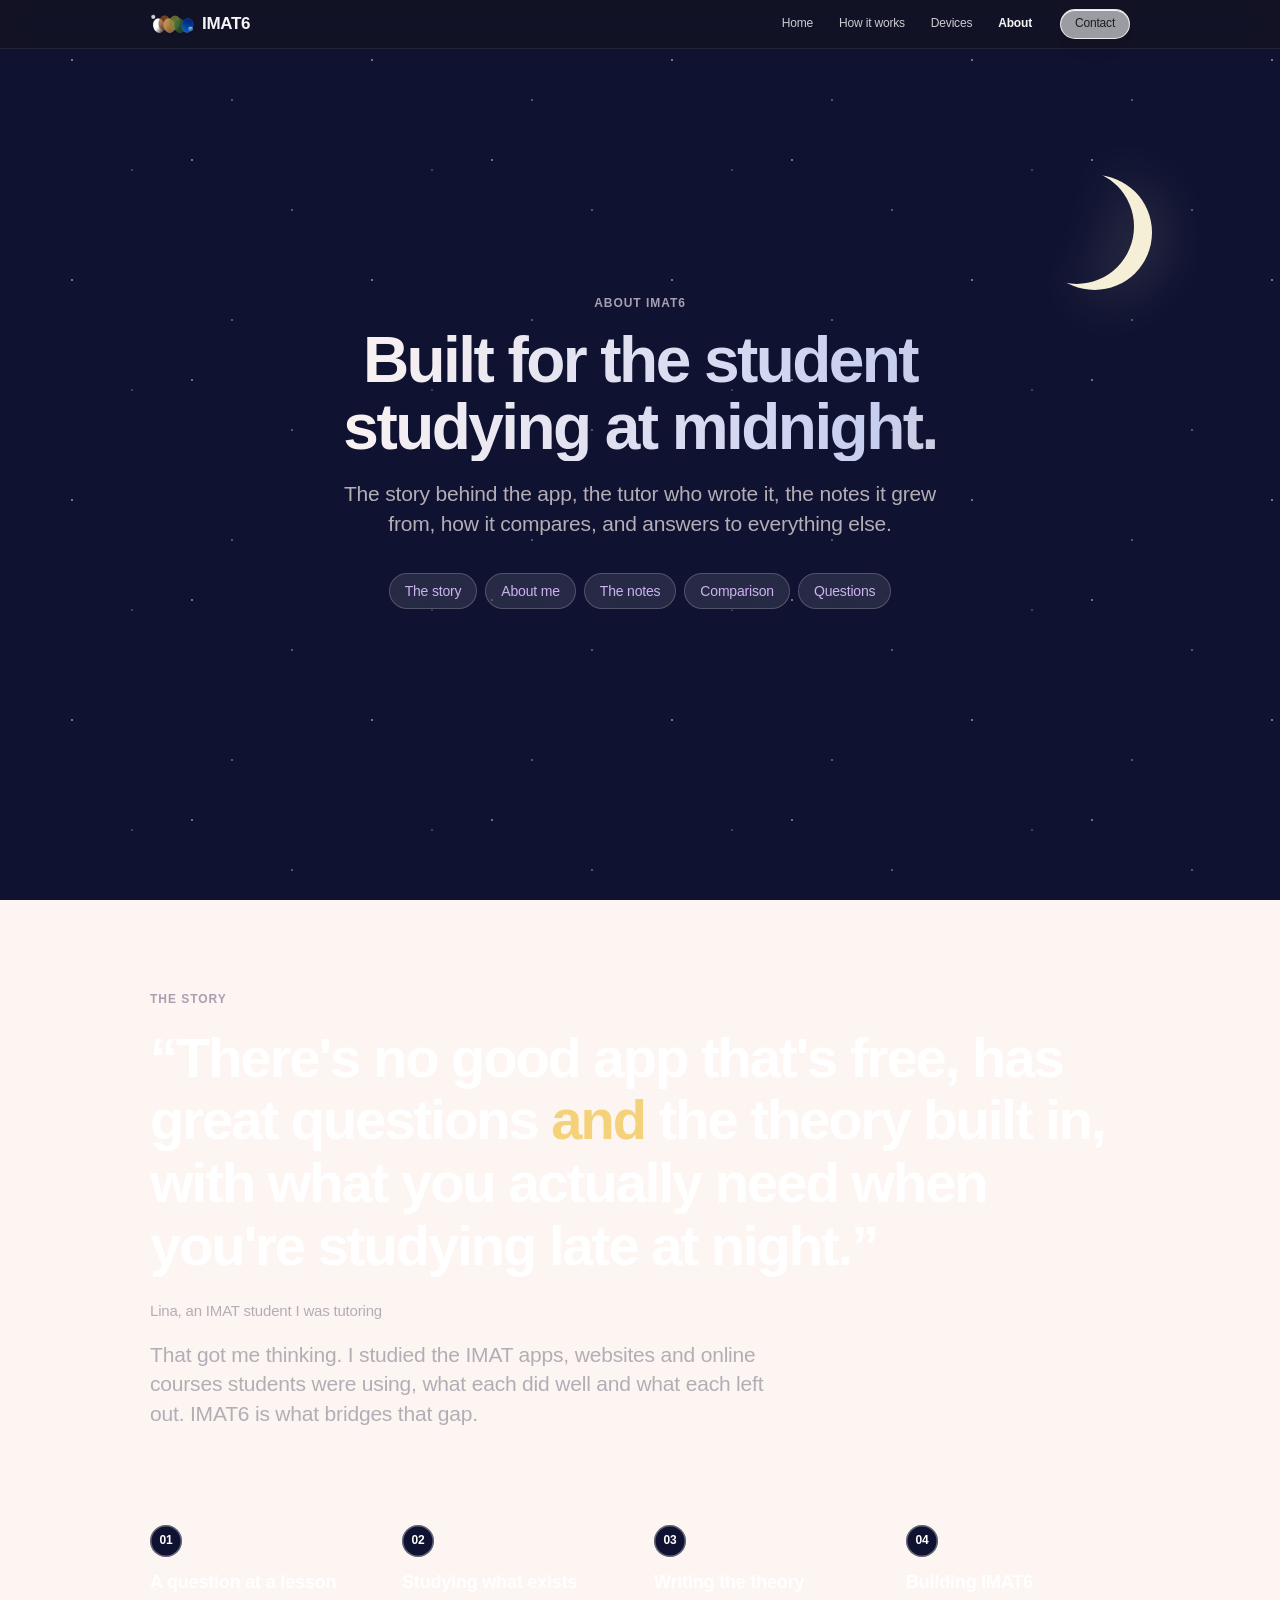
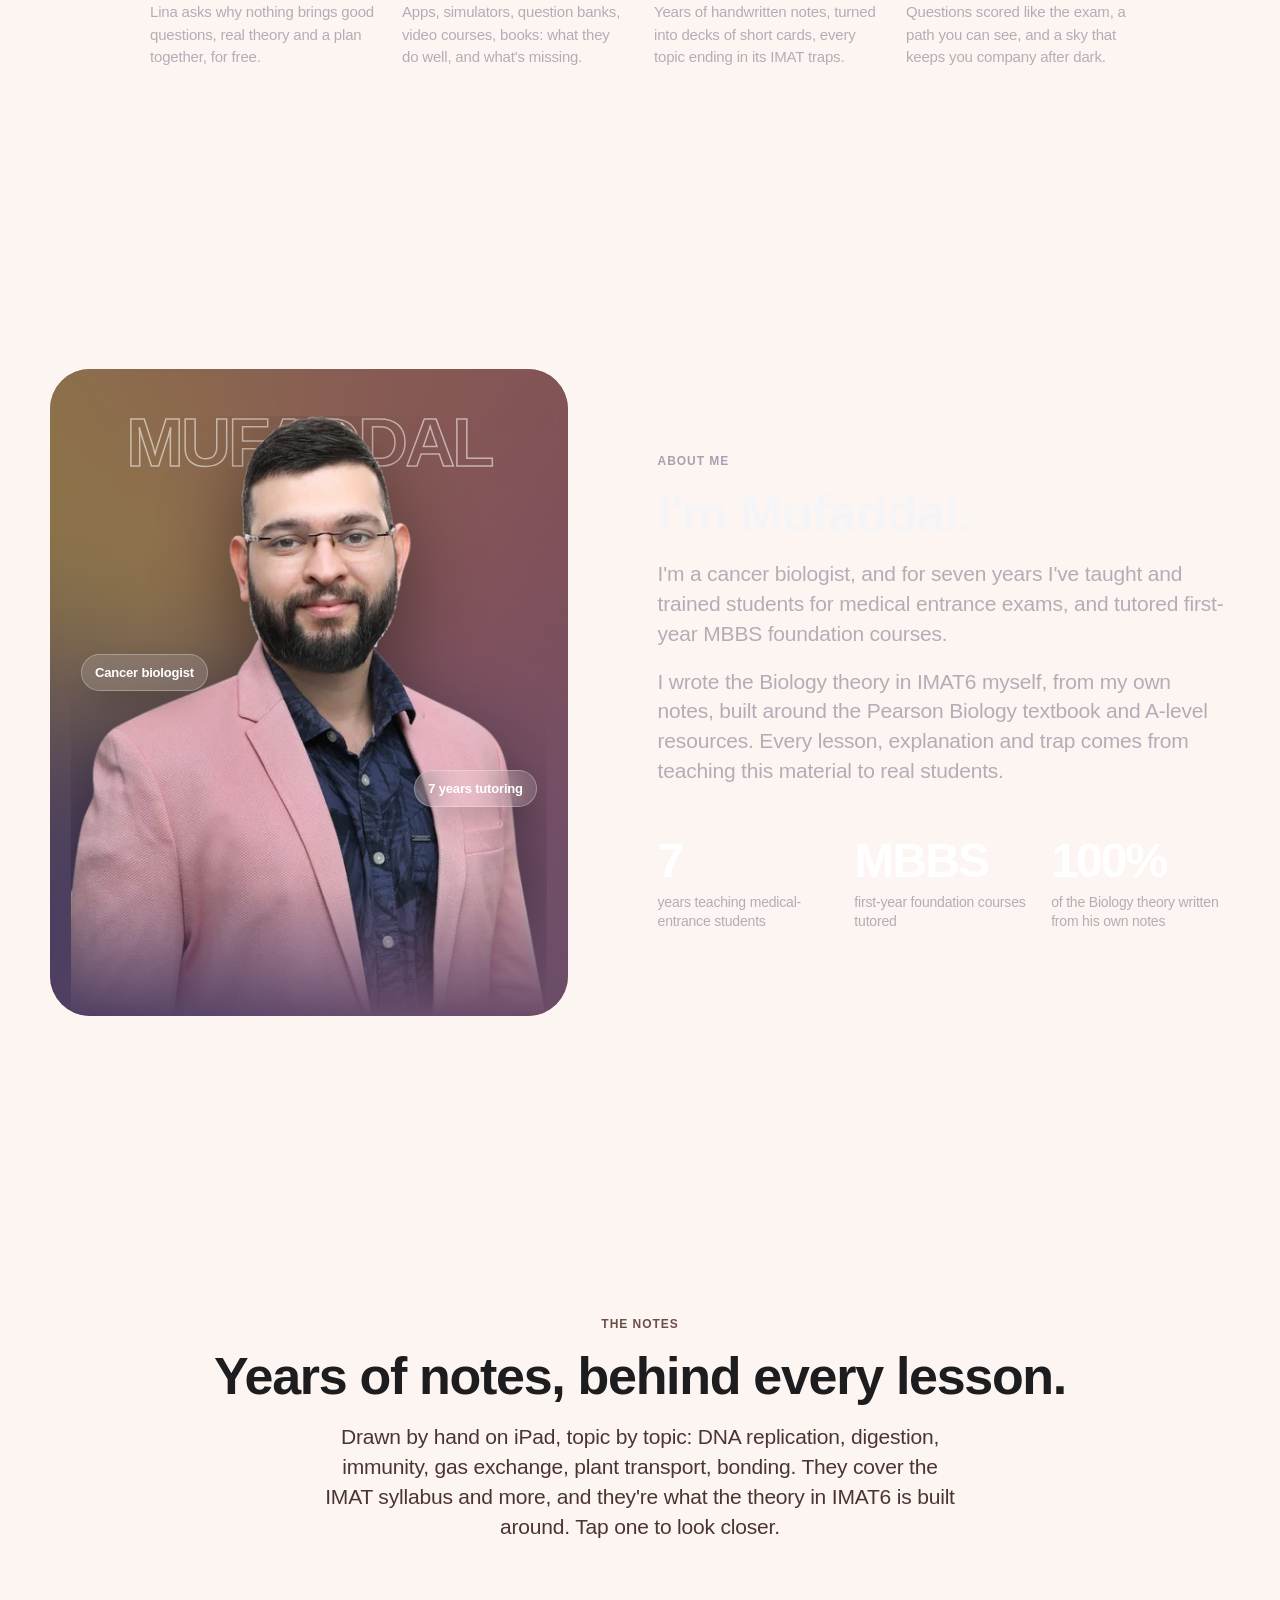
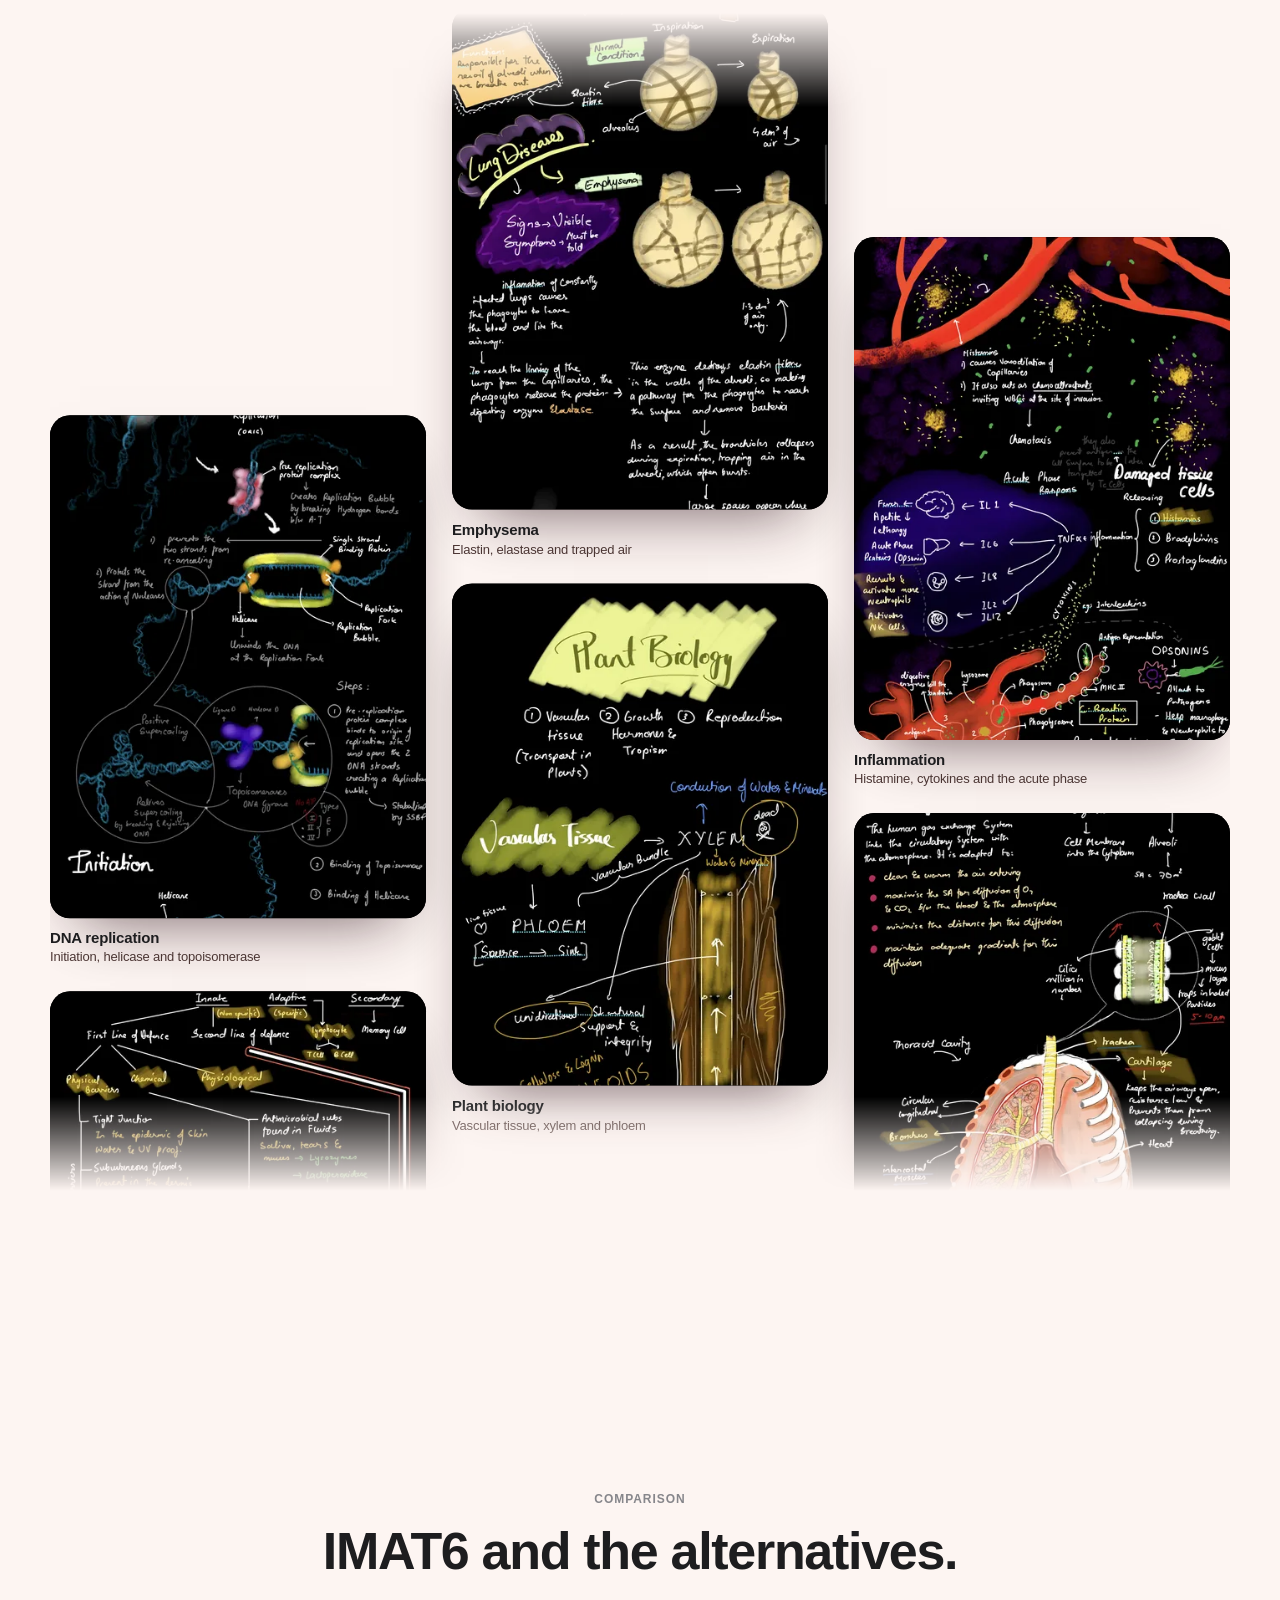
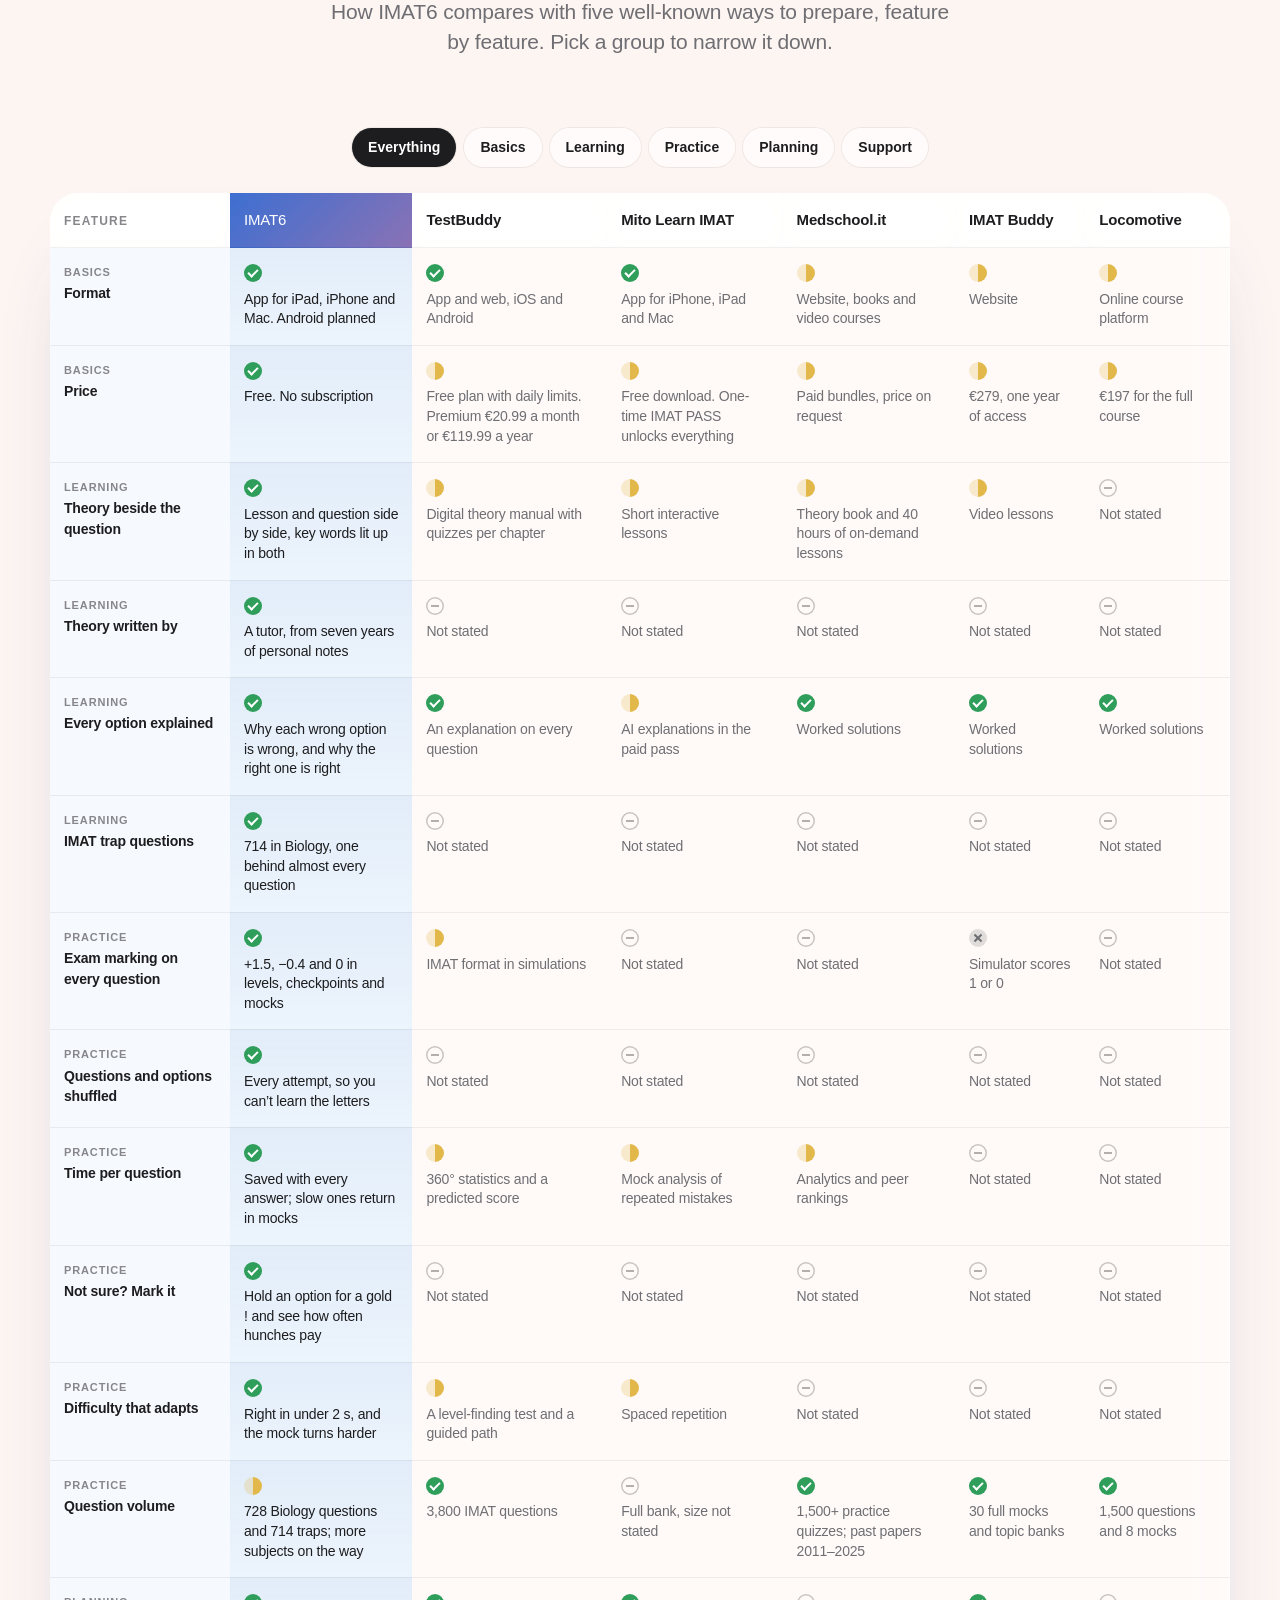
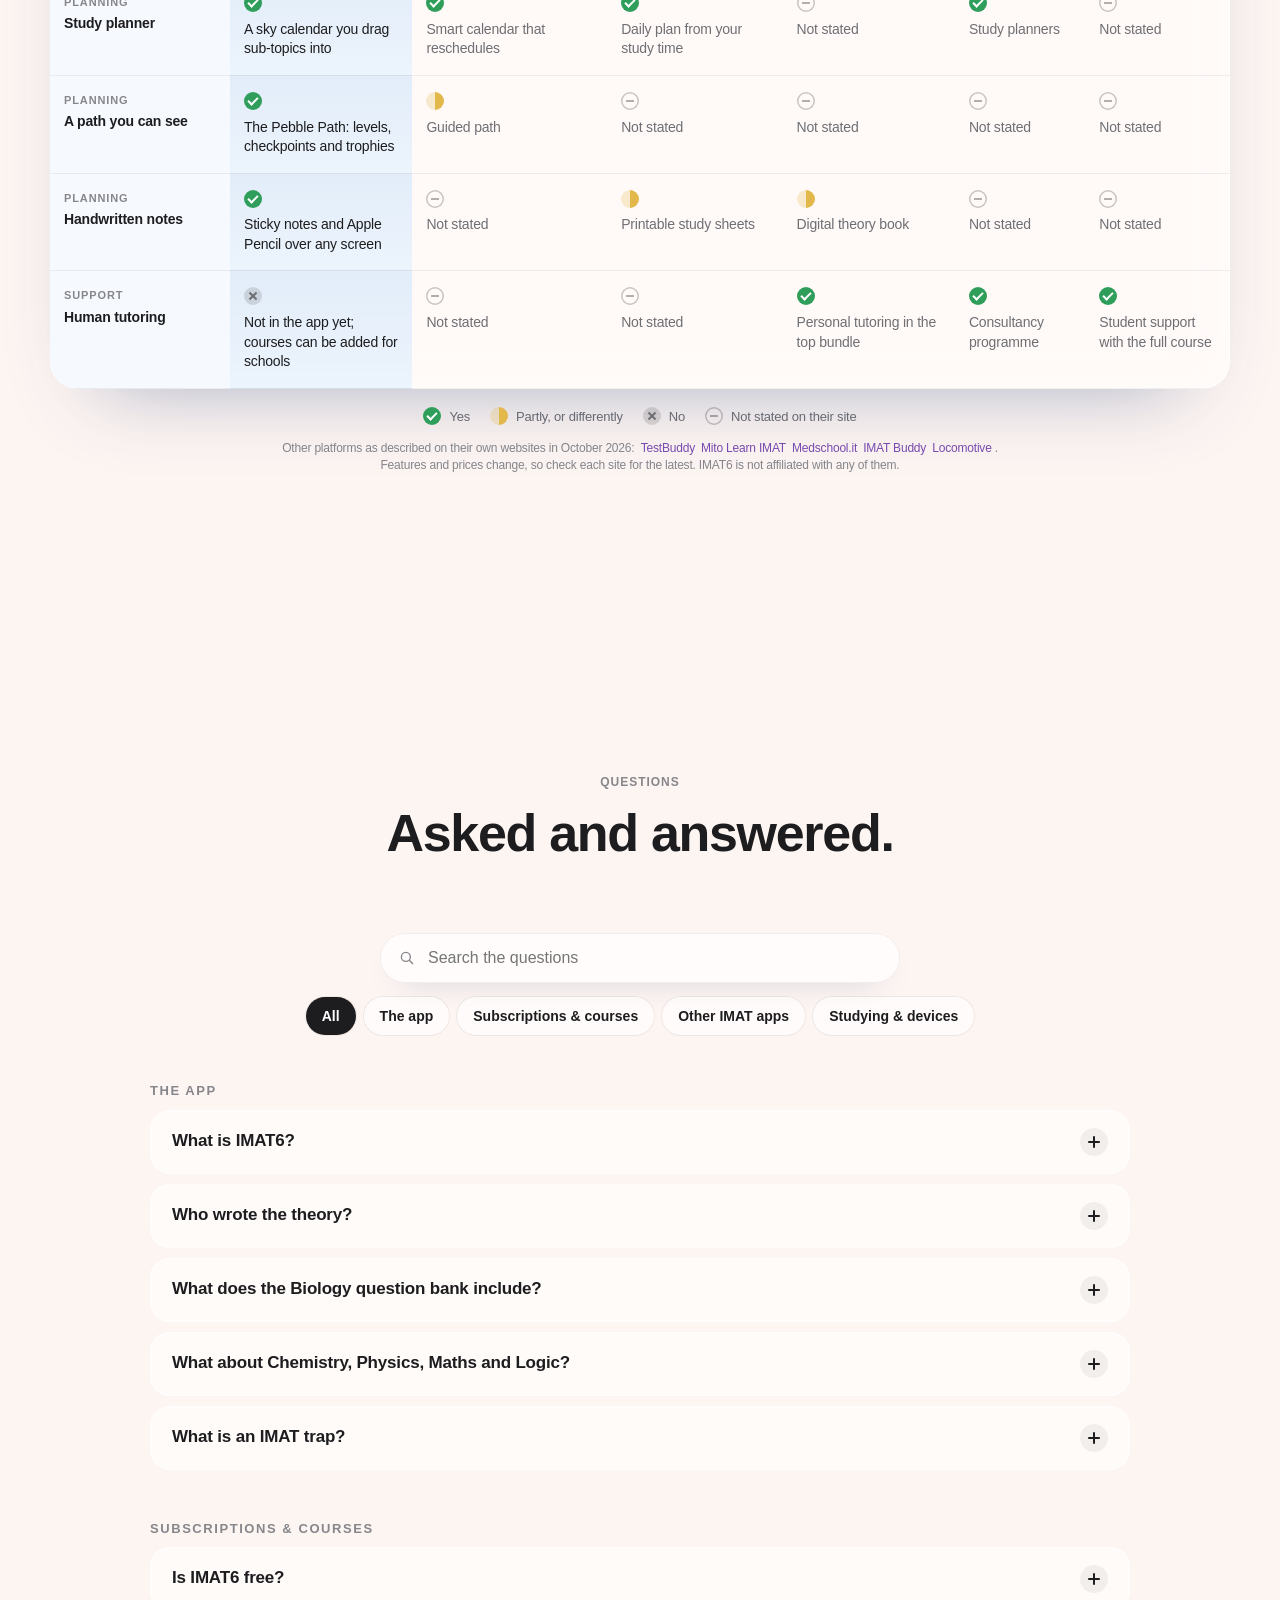
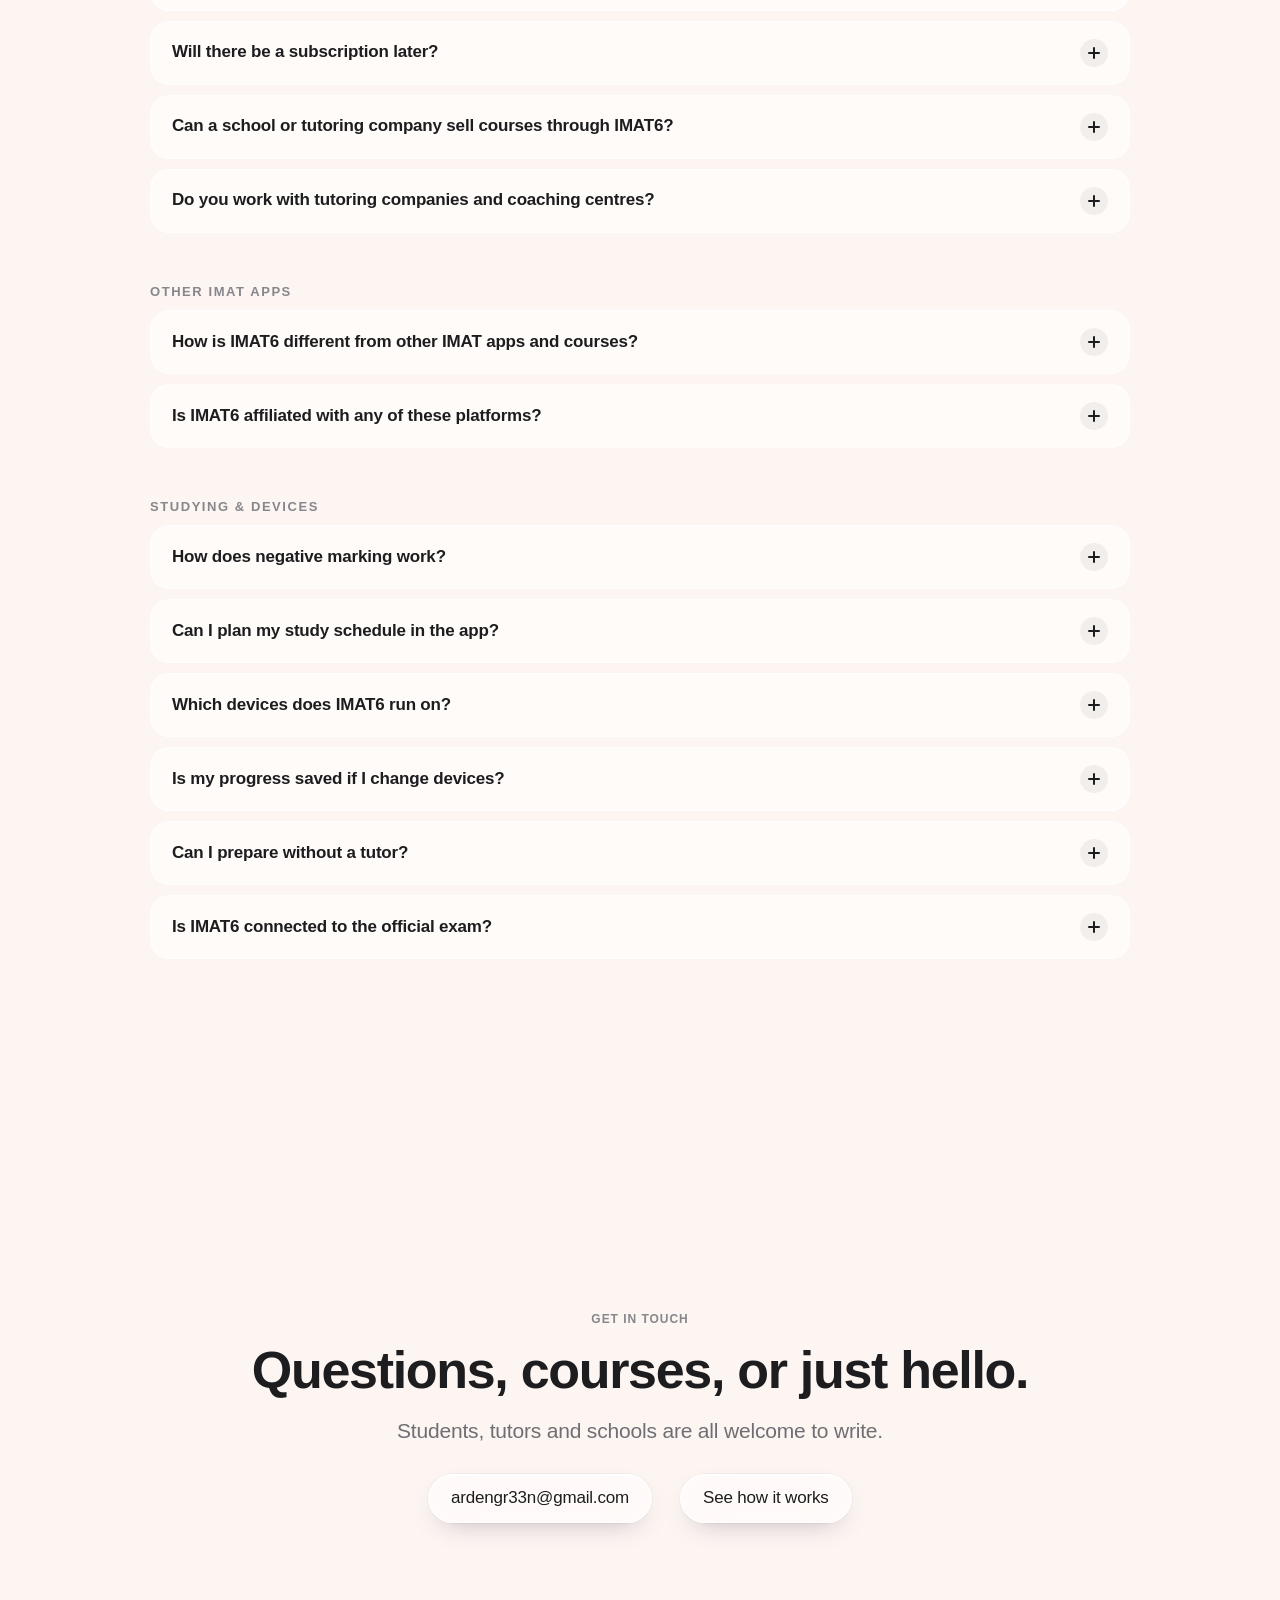
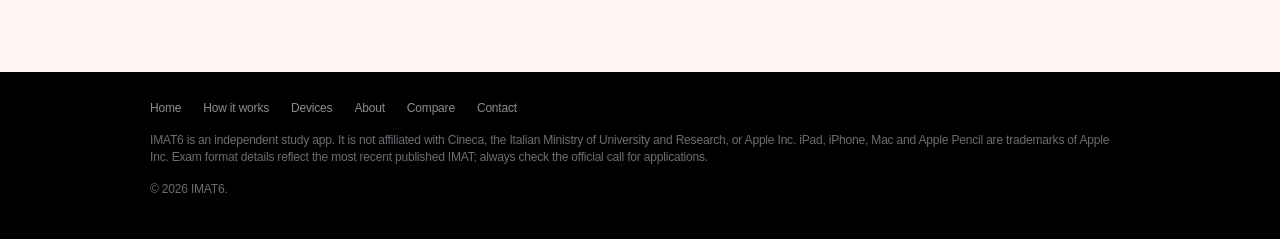
==== about.html @ e91b4626 "Replace FAQ with an About page - The story behind IMAT6, the tutor who built it, and his handwritten" ====
<!doctype html>
<html lang="en"><head><meta charset="utf-8"><meta name="viewport" content="width=device-width, initial-scale=1, viewport-fit=cover">
<script>(function(){try{var v=sessionStorage.getItem("imat6-vt");if(!v)return;var d=document.documentElement,p=v.split(",");d.style.setProperty("--vx",p[0]);d.style.setProperty("--vy",p[1]);if(!("PageRevealEvent" in window))d.classList.add("vt-in");}catch(e){}})();</script>
<title>About IMAT6 · The Story, the Tutor and How It Compares with Other IMAT Apps</title>
<meta name="claude:viewport-fit-sides" content="cover">
<meta name="description" content="Why IMAT6 was built, the tutor and cancer biologist who wrote its Biology theory from his own notes, a full comparison with other IMAT apps and courses, and answers on subscriptions and courses.">
<meta property="og:title" content="About IMAT6 · The Story, the Tutor and How It Compares with Other IMAT Apps">
<meta property="og:description" content="Why IMAT6 was built, the tutor and cancer biologist who wrote its Biology theory from his own notes, a full comparison with other IMAT apps and courses, and answers on subscriptions and courses.">
<link rel="stylesheet" href="about.css"><link rel="stylesheet" href="style.css">
<script type="application/ld+json">{"@context": "https://schema.org", "@type": "FAQPage", "mainEntity": [{"@type": "Question", "name": "What is IMAT6?", "acceptedAnswer": {"@type": "Answer", "text": "IMAT6 is an IMAT preparation app for self-study. It turns the IMAT syllabus into a path of lessons, practice questions, trap questions and timed mock tests, and runs on iPad, iPhone and Mac."}}, {"@type": "Question", "name": "Who wrote the theory?", "acceptedAnswer": {"@type": "Answer", "text": "Mufaddal, a cancer biologist and medical-entrance tutor of seven years, wrote the Biology theory himself from his own notes, built around the Pearson Biology textbook and A-level resources."}}, {"@type": "Question", "name": "What does the Biology question bank include?", "acceptedAnswer": {"@type": "Answer", "text": "Biology is complete: 7 units, 53 levels, 728 practice questions with an explanation for every option, 714 IMAT trap questions, and a 23-question Biology mock in 39 minutes."}}, {"@type": "Question", "name": "What about Chemistry, Physics, Maths and Logic?", "acceptedAnswer": {"@type": "Answer", "text": "Chemistry lessons are in place across its six units, with practice questions on the way. Physics, Maths & Logic, and Reading & Comprehension come next, each with its own timed mock."}}, {"@type": "Question", "name": "What is an IMAT trap?", "acceptedAnswer": {"@type": "Answer", "text": "A question written around a mistake the IMAT tends to test, such as assuming two isomers behave identically. Each trap explains why every option is right or wrong."}}, {"@type": "Question", "name": "Is IMAT6 free?", "acceptedAnswer": {"@type": "Answer", "text": "Yes. There are no subscriptions today: the lessons, questions, traps, mocks and planner are all in the app."}}, {"@type": "Question", "name": "Will there be a subscription later?", "acceptedAnswer": {"@type": "Answer", "text": "Subscriptions are not part of IMAT6 today. The app is built so they can be added later if needed, and any change would be announced in the app before it happens."}}, {"@type": "Question", "name": "Can a school or tutoring company sell courses through IMAT6?", "acceptedAnswer": {"@type": "Answer", "text": "Yes, that is planned for. Courses and content packs can be built around a company's requirements, from a single subject to a full IMAT programme, and offered to its students inside the app. Write to ardengr33n@gmail.com to talk about it."}}, {"@type": "Question", "name": "Do you work with tutoring companies and coaching centres?", "acceptedAnswer": {"@type": "Answer", "text": "Yes. If you run IMAT courses and want your students to use IMAT6, write to ardengr33n@gmail.com."}}, {"@type": "Question", "name": "How is IMAT6 different from other IMAT apps and courses?", "acceptedAnswer": {"@type": "Answer", "text": "There are good IMAT resources already. Some examples, as described on their own websites in October 2026: TestBuddy · an app and website for Italian admission tests, with an IMAT simulator, about 3,800 IMAT questions, a digital theory manual, a smart calendar and an AI assistant. A free plan has daily limits; Premium is a subscription. Mito Learn IMAT · an Apple app with short interactive lessons, a question bank, timed mocks, a daily plan and spaced repetition, unlocked by a one-time IMAT PASS. Medschool.it · question banks of 1,500+ quizzes, past papers from 2011 to 2025, an Essential Theory book, on-demand lessons, analytics with peer rankings, and tutoring in paid bundles. IMAT Buddy · a website course with video lessons, question banks, 30 full simulations and past papers, sold for one year of access. Locomotive · an online review course with 1,500 questions, 8 full-length mocks and worked solutions. IMAT6 is built differently. It is free, and the theory sits beside the question, written by a tutor from his own notes. Every question is scored with the exam's +1.5, −0.4 and 0. Questions and options reshuffle on every attempt. Each answer is timed, and slow ones return in your mocks. You can hold an option to mark it as a guess. Right answers in under two seconds make the next mock harder. And 714 trap questions target the IMAT's favourite mistakes. See the full comparison."}}, {"@type": "Question", "name": "Is IMAT6 affiliated with any of these platforms?", "acceptedAnswer": {"@type": "Answer", "text": "No. IMAT6 is independent and has no connection with the platforms named on this page. Their features and prices change, so check their own websites for the latest."}}, {"@type": "Question", "name": "How does negative marking work?", "acceptedAnswer": {"@type": "Answer", "text": "The IMAT gives +1.5 for a correct answer, −0.4 for a wrong one and 0 for a blank. IMAT6 scores every practice question the same way, so you learn when a guess is worth it."}}, {"@type": "Question", "name": "Can I plan my study schedule in the app?", "acceptedAnswer": {"@type": "Answer", "text": "Yes. The sky calendar lets you place any sub-topics into your day at a start time, and each study block fills as you finish its questions."}}, {"@type": "Question", "name": "Which devices does IMAT6 run on?", "acceptedAnswer": {"@type": "Answer", "text": "It's designed for iPad in landscape and also runs on iPhone and Mac. Apple Pencil works for handwritten notes. An Android version is planned for Google Play."}}, {"@type": "Question", "name": "Is my progress saved if I change devices?", "acceptedAnswer": {"@type": "Answer", "text": "Yes. Your progress is saved to your account, so when you sign in on another device you start where you left off."}}, {"@type": "Question", "name": "Can I prepare without a tutor?", "acceptedAnswer": {"@type": "Answer", "text": "Yes. IMAT6 is built for self-study: a fixed route through the syllabus, explanations for every option, and mocks that show where you stand."}}, {"@type": "Question", "name": "Is IMAT6 connected to the official exam?", "acceptedAnswer": {"@type": "Answer", "text": "No. IMAT6 is an independent study app and is not affiliated with Cineca or the Italian Ministry of University and Research."}}]}</script>
</head><body>
<header class="nav band"><div class="nav-in">
<a class="brand" href="index.html"><svg class="brand-logo" viewBox="200 600 1600 740" width="44" height="20" aria-hidden="true"><defs><linearGradient id="lg0" x1="0.5" y1="0" x2="0.5" y2="1"><stop offset="0" stop-color="#A9A9AB"/><stop offset="1" stop-color="#F6F6F6"/></linearGradient><linearGradient id="lg1" x1="0.25" y1="0.1" x2="0.85" y2="0.95"><stop offset="0" stop-color="#FFFFFF"/><stop offset="0.42" stop-color="#FFFFFF"/><stop offset="0.68" stop-color="#A59C97"/><stop offset="1" stop-color="#2E2420"/></linearGradient><linearGradient id="lg2" x1="0.5" y1="0" x2="0.5" y2="1"><stop offset="0" stop-color="#9E5618"/><stop offset="0.55" stop-color="#88491A"/><stop offset="1" stop-color="#6A3A14"/></linearGradient><linearGradient id="lg3" x1="0" y1="0" x2="1" y2="1"><stop offset="0" stop-color="#E8AE6E"/><stop offset="0.5" stop-color="#C08A4A"/><stop offset="1" stop-color="#8A6432"/></linearGradient><linearGradient id="lg4" x1="0.5" y1="0" x2="0.5" y2="1"><stop offset="0" stop-color="#7E8A2E"/><stop offset="0.6" stop-color="#8C8C36"/><stop offset="1" stop-color="#8A7E30"/></linearGradient><linearGradient id="lg5" x1="0" y1="0" x2="1" y2="1"><stop offset="0" stop-color="#4C8646"/><stop offset="0.55" stop-color="#2E5A30"/><stop offset="1" stop-color="#1C3A20"/></linearGradient><linearGradient id="lg6" x1="0.5" y1="0" x2="0.5" y2="1"><stop offset="0" stop-color="#032A82"/><stop offset="0.35" stop-color="#02338E"/><stop offset="1" stop-color="#0569CA"/></linearGradient><linearGradient id="lg7" x1="0.4" y1="0" x2="0.6" y2="1"><stop offset="0" stop-color="#88CEF4"/><stop offset="0.5" stop-color="#5E98D0"/><stop offset="1" stop-color="#2C5290"/></linearGradient></defs><ellipse cx="307" cy="700" rx="74.0" ry="74.0" fill="url(#lg0)" opacity="1" stroke="rgba(255,255,255,.5)" stroke-width="6" transform="rotate(0 307 700)"/><ellipse cx="514" cy="1032" rx="210.0" ry="271.0" fill="url(#lg1)" opacity="1" stroke="rgba(255,255,255,.5)" stroke-width="6" transform="rotate(-13 514 1032)"/><ellipse cx="709" cy="927" rx="210.0" ry="271.0" fill="url(#lg2)" opacity="0.72" stroke="rgba(255,255,255,.5)" stroke-width="6" transform="rotate(13 709 927)"/><ellipse cx="899" cy="1032" rx="210.0" ry="271.0" fill="url(#lg3)" opacity="0.84" stroke="rgba(255,255,255,.5)" stroke-width="6" transform="rotate(-13 899 1032)"/><ellipse cx="1093" cy="930" rx="210.0" ry="271.0" fill="url(#lg4)" opacity="0.74" stroke="rgba(255,255,255,.5)" stroke-width="6" transform="rotate(13 1093 930)"/><ellipse cx="1286" cy="1032" rx="210.0" ry="271.0" fill="url(#lg5)" opacity="0.82" stroke="rgba(255,255,255,.5)" stroke-width="6" transform="rotate(-13 1286 1032)"/><ellipse cx="1575" cy="1021" rx="210.0" ry="271.0" fill="url(#lg6)" opacity="0.94" stroke="rgba(255,255,255,.5)" stroke-width="6" transform="rotate(13 1575 1021)"/><ellipse cx="1688" cy="1152" rx="82.0" ry="82.0" fill="url(#lg7)" opacity="0.96" stroke="rgba(255,255,255,.5)" stroke-width="6" transform="rotate(0 1688 1152)"/></svg>IMAT6</a>
<nav class="nav-links" aria-label="Site"><a href="index.html">Home</a><a href="how-it-works.html">How it works</a><a href="devices.html">Devices</a><a href="about.html" aria-current="page">About</a></nav>
<button class="menu-btn" id="menu-btn" aria-expanded="false" aria-controls="mobile-menu" aria-label="Menu"><svg width="18" height="12" viewBox="0 0 18 12" fill="none" stroke="currentColor" stroke-width="1.6"><path d="M1 2h16M1 10h16"/></svg></button>
<a class="pill" href="index.html#contact">Contact</a>
</div><div class="mobile-menu wrap" id="mobile-menu" hidden><a href="index.html">Home</a><a href="how-it-works.html">How it works</a><a href="devices.html">Devices</a><a href="about.html">About</a></div></header>
<main><div id="skybg" aria-hidden="true"></div>

<!-- HERO · night -->
<section class="band hero ink-light ab-hero" data-sky="night">
  <div class="wrap">
    <p class="eyebrow">About IMAT6</p>
    <h1 class="sky-title ab-title">Built for the student<br>studying at midnight.</h1>
    <p class="lede" style="margin-inline:auto">The story behind the app, the tutor who wrote it, the notes it grew from, how it compares, and answers to everything else.</p>
    <nav class="ab-jump" aria-label="On this page"><a href="#story">The story</a><a href="#me">About me</a><a href="#notes">The notes</a><a href="#compare">Comparison</a><a href="#faq">Questions</a></nav>
  </div>
  <div class="ab-moon" aria-hidden="true"></div>
</section>

<!-- STORY · night -->
<section class="band section ink-light" id="story" data-sky="night">
  <div class="wrap">
    <p class="eyebrow rv">The story</p>
    <blockquote class="ab-quote rv"><p>“There's no good app that's free, has great questions <em>and</em> the theory built in, with what you actually need when you're studying late at night.”</p><cite>Lina, an IMAT student I was tutoring</cite></blockquote>
    <p class="lede rv ab-say">That got me thinking. I studied the IMAT apps, websites and online courses students were using, what each did well and what each left out. IMAT6 is what bridges that gap.</p>
    <ol class="ab-time" id="ab-time">
      <li class="rv"><span>01</span><b>A question at a lesson</b><p>Lina asks why nothing brings good questions, real theory and a plan together, for free.</p></li>
      <li class="rv"><span>02</span><b>Studying what exists</b><p>Apps, simulators, question banks, video courses, books: what they do well, and what's missing.</p></li>
      <li class="rv"><span>03</span><b>Writing the theory</b><p>Years of handwritten notes, turned into decks of short cards, every topic ending in its IMAT traps.</p></li>
      <li class="rv"><span>04</span><b>Building IMAT6</b><p>Questions scored like the exam, a path you can see, and a sky that keeps you company after dark.</p></li>
    </ol>
  </div>
</section>

<!-- ME · ember -->
<section class="band section ink-light" id="me" data-sky="ember">
  <div class="wrap-wide ab-me">
    <div class="ab-portrait rv">
      <div class="ab-orb" aria-hidden="true"></div>
      <span class="ab-name" aria-hidden="true">MUFADDAL</span>
      <img src="img/mufaddal-s.webp" srcset="img/mufaddal-s.webp 500w, img/mufaddal.webp 1000w" sizes="(max-width:820px) 80vw, 460px" alt="Mufaddal, the tutor and cancer biologist who built IMAT6">
      <span class="ab-badge b1">Cancer biologist</span><span class="ab-badge b2">7 years tutoring</span>
    </div>
    <div class="rv">
      <p class="eyebrow">About me</p>
      <h2>I'm Mufaddal.</h2>
      <p class="lede">I'm a cancer biologist, and for seven years I've taught and trained students for medical entrance exams, and tutored first-year MBBS foundation courses.</p>
      <p class="lede">I wrote the Biology theory in IMAT6 myself, from my own notes, built around the Pearson Biology textbook and A-level resources. Every lesson, explanation and trap comes from teaching this material to real students.</p>
      <dl class="ab-stats">
        <div><dt data-count="7">7</dt><dd>years teaching medical-entrance students</dd></div>
        <div><dt>MBBS</dt><dd>first-year foundation courses tutored</dd></div>
        <div><dt>100%</dt><dd>of the Biology theory written from his own notes</dd></div>
      </dl>
    </div>
  </div>
</section>

<!-- NOTES · dusk -->
<section class="band section ink-dusk" id="notes" data-sky="dusk">
  <div class="wrap head rv center">
    <p class="eyebrow">The notes</p>
    <h2>Years of notes, behind every lesson.</h2>
    <p class="lede" style="margin-inline:auto">Drawn by hand on iPad, topic by topic: DNA replication, digestion, immunity, gas exchange, plant transport, bonding. They cover the IMAT syllabus and more, and they're what the theory in IMAT6 is built around. Tap one to look closer.</p>
  </div>
  <div class="wrap-wide"><div class="nwall" id="nwall"><div class="nw-col" data-speed="-.06"><figure class="nt" data-i="0"><button type="button" aria-label="Open the note on DNA replication"><img src="img/n-dna-replication-s.webp" srcset="img/n-dna-replication-s.webp 450w, img/n-dna-replication.webp 900w" sizes="(max-width:700px) 46vw, 300px" alt="Handwritten iPad note on DNA replication: Initiation, helicase and topoisomerase" loading="lazy" draggable="false"></button><figcaption><b>DNA replication</b>Initiation, helicase and topoisomerase</figcaption></figure><figure class="nt" data-i="3"><button type="button" aria-label="Open the note on Immunity"><img src="img/n-immunity-s.webp" srcset="img/n-immunity-s.webp 450w, img/n-immunity.webp 900w" sizes="(max-width:700px) 46vw, 300px" alt="Handwritten iPad note on Immunity: Lines of defence, innate and adaptive" loading="lazy" draggable="false"></button><figcaption><b>Immunity</b>Lines of defence, innate and adaptive</figcaption></figure><figure class="nt" data-i="6"><button type="button" aria-label="Open the note on Water in the xylem"><img src="img/n-water-s.webp" srcset="img/n-water-s.webp 450w, img/n-water.webp 900w" sizes="(max-width:700px) 46vw, 300px" alt="Handwritten iPad note on Water in the xylem: Cohesion, adhesion and transpiration" loading="lazy" draggable="false"></button><figcaption><b>Water in the xylem</b>Cohesion, adhesion and transpiration</figcaption></figure></div><div class="nw-col" data-speed=".08"><figure class="nt" data-i="1"><button type="button" aria-label="Open the note on Digestion"><img src="img/n-digestion-s.webp" srcset="img/n-digestion-s.webp 450w, img/n-digestion.webp 900w" sizes="(max-width:700px) 46vw, 300px" alt="Handwritten iPad note on Digestion: From peristalsis to pancreatic juice" loading="lazy" draggable="false"></button><figcaption><b>Digestion</b>From peristalsis to pancreatic juice</figcaption></figure><figure class="nt" data-i="4"><button type="button" aria-label="Open the note on Emphysema"><img src="img/n-emphysema-s.webp" srcset="img/n-emphysema-s.webp 450w, img/n-emphysema.webp 900w" sizes="(max-width:700px) 46vw, 300px" alt="Handwritten iPad note on Emphysema: Elastin, elastase and trapped air" loading="lazy" draggable="false"></button><figcaption><b>Emphysema</b>Elastin, elastase and trapped air</figcaption></figure><figure class="nt" data-i="7"><button type="button" aria-label="Open the note on Plant biology"><img src="img/n-plant-s.webp" srcset="img/n-plant-s.webp 450w, img/n-plant.webp 900w" sizes="(max-width:700px) 46vw, 300px" alt="Handwritten iPad note on Plant biology: Vascular tissue, xylem and phloem" loading="lazy" draggable="false"></button><figcaption><b>Plant biology</b>Vascular tissue, xylem and phloem</figcaption></figure></div><div class="nw-col" data-speed="-.03"><figure class="nt" data-i="2"><button type="button" aria-label="Open the note on Inflammation"><img src="img/n-inflammation-s.webp" srcset="img/n-inflammation-s.webp 450w, img/n-inflammation.webp 900w" sizes="(max-width:700px) 46vw, 300px" alt="Handwritten iPad note on Inflammation: Histamine, cytokines and the acute phase" loading="lazy" draggable="false"></button><figcaption><b>Inflammation</b>Histamine, cytokines and the acute phase</figcaption></figure><figure class="nt" data-i="5"><button type="button" aria-label="Open the note on Gas exchange"><img src="img/n-gas-exchange-s.webp" srcset="img/n-gas-exchange-s.webp 450w, img/n-gas-exchange.webp 900w" sizes="(max-width:700px) 46vw, 300px" alt="Handwritten iPad note on Gas exchange: Trachea, bronchi and the alveoli" loading="lazy" draggable="false"></button><figcaption><b>Gas exchange</b>Trachea, bronchi and the alveoli</figcaption></figure><figure class="nt" data-i="8"><button type="button" aria-label="Open the note on Chemical bonding"><img src="img/n-bonding-s.webp" srcset="img/n-bonding-s.webp 450w, img/n-bonding.webp 900w" sizes="(max-width:700px) 46vw, 300px" alt="Handwritten iPad note on Chemical bonding: Ionic, metallic and dative bonds" loading="lazy" draggable="false"></button><figcaption><b>Chemical bonding</b>Ionic, metallic and dative bonds</figcaption></figure></div></div></div>
</section>
<div class="nbox" id="nbox" hidden role="dialog" aria-modal="true" aria-label="Note"><button class="nb-x" type="button" aria-label="Close">×</button><button class="nb-p" type="button" aria-label="Previous note">‹</button><figure><img alt=""><figcaption></figcaption></figure><button class="nb-n" type="button" aria-label="Next note">›</button></div>

<!-- COMPARE · day -->
<section class="band section" id="compare" data-sky="day">
  <div class="wrap head rv center">
    <p class="eyebrow">Comparison</p>
    <h2>IMAT6 and the alternatives.</h2>
    <p class="lede" style="margin-inline:auto">How IMAT6 compares with five well-known ways to prepare, feature by feature. Pick a group to narrow it down.</p>
  </div>
  <div class="vs2-ctl rv" role="group" aria-label="Show"><button type="button" data-cat="all" aria-pressed="true">Everything</button><button type="button" data-cat="Basics" aria-pressed="false">Basics</button><button type="button" data-cat="Learning" aria-pressed="false">Learning</button><button type="button" data-cat="Practice" aria-pressed="false">Practice</button><button type="button" data-cat="Planning" aria-pressed="false">Planning</button><button type="button" data-cat="Support" aria-pressed="false">Support</button></div>
  <div class="wrap-wide"><div class="vs2-wrap rv"><table class="vs2"><thead><tr><th scope="col"><span class="vs2-k">Feature</span></th><th scope="col" class="me">IMAT6</th><th scope="col" class="">TestBuddy</th><th scope="col" class="">Mito Learn IMAT</th><th scope="col" class="">Medschool.it</th><th scope="col" class="">IMAT Buddy</th><th scope="col" class="">Locomotive</th></tr></thead><tbody><tr data-cat="Basics"><th scope="row"><small>Basics</small>Format</th><td class="me"><i class="st y" aria-label="Yes"></i><span>App for iPad, iPhone and Mac. Android planned</span></td><td class=""><i class="st y" aria-label="Yes"></i><span>App and web, iOS and Android</span></td><td class=""><i class="st y" aria-label="Yes"></i><span>App for iPhone, iPad and Mac</span></td><td class=""><i class="st p" aria-label="Partly"></i><span>Website, books and video courses</span></td><td class=""><i class="st p" aria-label="Partly"></i><span>Website</span></td><td class=""><i class="st p" aria-label="Partly"></i><span>Online course platform</span></td></tr><tr data-cat="Basics"><th scope="row"><small>Basics</small>Price</th><td class="me"><i class="st y" aria-label="Yes"></i><span>Free. No subscription</span></td><td class=""><i class="st p" aria-label="Partly"></i><span>Free plan with daily limits. Premium €20.99 a month or €119.99 a year</span></td><td class=""><i class="st p" aria-label="Partly"></i><span>Free download. One-time IMAT PASS unlocks everything</span></td><td class=""><i class="st p" aria-label="Partly"></i><span>Paid bundles, price on request</span></td><td class=""><i class="st p" aria-label="Partly"></i><span>€279, one year of access</span></td><td class=""><i class="st p" aria-label="Partly"></i><span>€197 for the full course</span></td></tr><tr data-cat="Learning"><th scope="row"><small>Learning</small>Theory beside the question</th><td class="me"><i class="st y" aria-label="Yes"></i><span>Lesson and question side by side, key words lit up in both</span></td><td class=""><i class="st p" aria-label="Partly"></i><span>Digital theory manual with quizzes per chapter</span></td><td class=""><i class="st p" aria-label="Partly"></i><span>Short interactive lessons</span></td><td class=""><i class="st p" aria-label="Partly"></i><span>Theory book and 40 hours of on-demand lessons</span></td><td class=""><i class="st p" aria-label="Partly"></i><span>Video lessons</span></td><td class=""><i class="st q" aria-label="Not stated"></i><span>Not stated</span></td></tr><tr data-cat="Learning"><th scope="row"><small>Learning</small>Theory written by</th><td class="me"><i class="st y" aria-label="Yes"></i><span>A tutor, from seven years of personal notes</span></td><td class=""><i class="st q" aria-label="Not stated"></i><span>Not stated</span></td><td class=""><i class="st q" aria-label="Not stated"></i><span>Not stated</span></td><td class=""><i class="st q" aria-label="Not stated"></i><span>Not stated</span></td><td class=""><i class="st q" aria-label="Not stated"></i><span>Not stated</span></td><td class=""><i class="st q" aria-label="Not stated"></i><span>Not stated</span></td></tr><tr data-cat="Learning"><th scope="row"><small>Learning</small>Every option explained</th><td class="me"><i class="st y" aria-label="Yes"></i><span>Why each wrong option is wrong, and why the right one is right</span></td><td class=""><i class="st y" aria-label="Yes"></i><span>An explanation on every question</span></td><td class=""><i class="st p" aria-label="Partly"></i><span>AI explanations in the paid pass</span></td><td class=""><i class="st y" aria-label="Yes"></i><span>Worked solutions</span></td><td class=""><i class="st y" aria-label="Yes"></i><span>Worked solutions</span></td><td class=""><i class="st y" aria-label="Yes"></i><span>Worked solutions</span></td></tr><tr data-cat="Learning"><th scope="row"><small>Learning</small>IMAT trap questions</th><td class="me"><i class="st y" aria-label="Yes"></i><span>714 in Biology, one behind almost every question</span></td><td class=""><i class="st q" aria-label="Not stated"></i><span>Not stated</span></td><td class=""><i class="st q" aria-label="Not stated"></i><span>Not stated</span></td><td class=""><i class="st q" aria-label="Not stated"></i><span>Not stated</span></td><td class=""><i class="st q" aria-label="Not stated"></i><span>Not stated</span></td><td class=""><i class="st q" aria-label="Not stated"></i><span>Not stated</span></td></tr><tr data-cat="Practice"><th scope="row"><small>Practice</small>Exam marking on every question</th><td class="me"><i class="st y" aria-label="Yes"></i><span>+1.5, −0.4 and 0 in levels, checkpoints and mocks</span></td><td class=""><i class="st p" aria-label="Partly"></i><span>IMAT format in simulations</span></td><td class=""><i class="st q" aria-label="Not stated"></i><span>Not stated</span></td><td class=""><i class="st q" aria-label="Not stated"></i><span>Not stated</span></td><td class=""><i class="st n" aria-label="No"></i><span>Simulator scores 1 or 0</span></td><td class=""><i class="st q" aria-label="Not stated"></i><span>Not stated</span></td></tr><tr data-cat="Practice"><th scope="row"><small>Practice</small>Questions and options shuffled</th><td class="me"><i class="st y" aria-label="Yes"></i><span>Every attempt, so you can’t learn the letters</span></td><td class=""><i class="st q" aria-label="Not stated"></i><span>Not stated</span></td><td class=""><i class="st q" aria-label="Not stated"></i><span>Not stated</span></td><td class=""><i class="st q" aria-label="Not stated"></i><span>Not stated</span></td><td class=""><i class="st q" aria-label="Not stated"></i><span>Not stated</span></td><td class=""><i class="st q" aria-label="Not stated"></i><span>Not stated</span></td></tr><tr data-cat="Practice"><th scope="row"><small>Practice</small>Time per question</th><td class="me"><i class="st y" aria-label="Yes"></i><span>Saved with every answer; slow ones return in mocks</span></td><td class=""><i class="st p" aria-label="Partly"></i><span>360° statistics and a predicted score</span></td><td class=""><i class="st p" aria-label="Partly"></i><span>Mock analysis of repeated mistakes</span></td><td class=""><i class="st p" aria-label="Partly"></i><span>Analytics and peer rankings</span></td><td class=""><i class="st q" aria-label="Not stated"></i><span>Not stated</span></td><td class=""><i class="st q" aria-label="Not stated"></i><span>Not stated</span></td></tr><tr data-cat="Practice"><th scope="row"><small>Practice</small>Not sure? Mark it</th><td class="me"><i class="st y" aria-label="Yes"></i><span>Hold an option for a gold ! and see how often hunches pay</span></td><td class=""><i class="st q" aria-label="Not stated"></i><span>Not stated</span></td><td class=""><i class="st q" aria-label="Not stated"></i><span>Not stated</span></td><td class=""><i class="st q" aria-label="Not stated"></i><span>Not stated</span></td><td class=""><i class="st q" aria-label="Not stated"></i><span>Not stated</span></td><td class=""><i class="st q" aria-label="Not stated"></i><span>Not stated</span></td></tr><tr data-cat="Practice"><th scope="row"><small>Practice</small>Difficulty that adapts</th><td class="me"><i class="st y" aria-label="Yes"></i><span>Right in under 2 s, and the mock turns harder</span></td><td class=""><i class="st p" aria-label="Partly"></i><span>A level-finding test and a guided path</span></td><td class=""><i class="st p" aria-label="Partly"></i><span>Spaced repetition</span></td><td class=""><i class="st q" aria-label="Not stated"></i><span>Not stated</span></td><td class=""><i class="st q" aria-label="Not stated"></i><span>Not stated</span></td><td class=""><i class="st q" aria-label="Not stated"></i><span>Not stated</span></td></tr><tr data-cat="Practice"><th scope="row"><small>Practice</small>Question volume</th><td class="me"><i class="st p" aria-label="Partly"></i><span>728 Biology questions and 714 traps; more subjects on the way</span></td><td class=""><i class="st y" aria-label="Yes"></i><span>3,800 IMAT questions</span></td><td class=""><i class="st q" aria-label="Not stated"></i><span>Full bank, size not stated</span></td><td class=""><i class="st y" aria-label="Yes"></i><span>1,500+ practice quizzes; past papers 2011–2025</span></td><td class=""><i class="st y" aria-label="Yes"></i><span>30 full mocks and topic banks</span></td><td class=""><i class="st y" aria-label="Yes"></i><span>1,500 questions and 8 mocks</span></td></tr><tr data-cat="Planning"><th scope="row"><small>Planning</small>Study planner</th><td class="me"><i class="st y" aria-label="Yes"></i><span>A sky calendar you drag sub-topics into</span></td><td class=""><i class="st y" aria-label="Yes"></i><span>Smart calendar that reschedules</span></td><td class=""><i class="st y" aria-label="Yes"></i><span>Daily plan from your study time</span></td><td class=""><i class="st q" aria-label="Not stated"></i><span>Not stated</span></td><td class=""><i class="st y" aria-label="Yes"></i><span>Study planners</span></td><td class=""><i class="st q" aria-label="Not stated"></i><span>Not stated</span></td></tr><tr data-cat="Planning"><th scope="row"><small>Planning</small>A path you can see</th><td class="me"><i class="st y" aria-label="Yes"></i><span>The Pebble Path: levels, checkpoints and trophies</span></td><td class=""><i class="st p" aria-label="Partly"></i><span>Guided path</span></td><td class=""><i class="st q" aria-label="Not stated"></i><span>Not stated</span></td><td class=""><i class="st q" aria-label="Not stated"></i><span>Not stated</span></td><td class=""><i class="st q" aria-label="Not stated"></i><span>Not stated</span></td><td class=""><i class="st q" aria-label="Not stated"></i><span>Not stated</span></td></tr><tr data-cat="Planning"><th scope="row"><small>Planning</small>Handwritten notes</th><td class="me"><i class="st y" aria-label="Yes"></i><span>Sticky notes and Apple Pencil over any screen</span></td><td class=""><i class="st q" aria-label="Not stated"></i><span>Not stated</span></td><td class=""><i class="st p" aria-label="Partly"></i><span>Printable study sheets</span></td><td class=""><i class="st p" aria-label="Partly"></i><span>Digital theory book</span></td><td class=""><i class="st q" aria-label="Not stated"></i><span>Not stated</span></td><td class=""><i class="st q" aria-label="Not stated"></i><span>Not stated</span></td></tr><tr data-cat="Support"><th scope="row"><small>Support</small>Human tutoring</th><td class="me"><i class="st n" aria-label="No"></i><span>Not in the app yet; courses can be added for schools</span></td><td class=""><i class="st q" aria-label="Not stated"></i><span>Not stated</span></td><td class=""><i class="st q" aria-label="Not stated"></i><span>Not stated</span></td><td class=""><i class="st y" aria-label="Yes"></i><span>Personal tutoring in the top bundle</span></td><td class=""><i class="st y" aria-label="Yes"></i><span>Consultancy programme</span></td><td class=""><i class="st y" aria-label="Yes"></i><span>Student support with the full course</span></td></tr></tbody></table></div>
  <div class="vs2-key"><span><i class="st y"></i>Yes</span><span><i class="st p"></i>Partly, or differently</span><span><i class="st n"></i>No</span><span><i class="st q"></i>Not stated on their site</span></div>
  <p class="small vs2-src">Other platforms as described on their own websites in October 2026: <a href="https://testbuddy.it/test-medico-sanitari/imat" target="_blank" rel="noopener">TestBuddy</a><a href="https://iphoneaddict.fr/apps/education/mito-learn-imat-863.html" target="_blank" rel="noopener">Mito Learn IMAT</a><a href="https://medschool.it/self-study/imat-italy-preparation" target="_blank" rel="noopener">Medschool.it</a><a href="https://www.imatbuddy.com/imat-test-simulation/" target="_blank" rel="noopener">IMAT Buddy</a><a href="https://thisislocomotive.com/imat-2026-review-course/" target="_blank" rel="noopener">Locomotive</a>. Features and prices change, so check each site for the latest. IMAT6 is not affiliated with any of them.</p></div>
</section>

<!-- FAQ · morning -->
<section class="band section" id="faq" data-sky="morning">
  <div class="wrap">
    <div class="head rv center"><p class="eyebrow">Questions</p><h2>Asked and answered.</h2></div>
    <div class="fq-tools rv"><label class="fq-search"><svg width="18" height="18" viewBox="0 0 24 24" fill="none" stroke="currentColor" stroke-width="1.8" aria-hidden="true"><circle cx="10.5" cy="10.5" r="6"/><path d="m15 15 5 5"/></svg><input type="search" id="fq-q" placeholder="Search the questions" aria-label="Search the questions"></label><div class="fq-chips" role="group" aria-label="Topics"><button type="button" data-g="all" aria-pressed="true">All</button><button type="button" data-g="0" aria-pressed="false">The app</button><button type="button" data-g="1" aria-pressed="false">Subscriptions &amp; courses</button><button type="button" data-g="2" aria-pressed="false">Other IMAT apps</button><button type="button" data-g="3" aria-pressed="false">Studying &amp; devices</button></div></div>
    <div class="fq-list" id="fq-list"><div class="fq-g rv" data-g="0"><h3>The app</h3><details class="fq"><summary><span>What is IMAT6?</span><i aria-hidden="true"></i></summary><div class="fq-a"><p>IMAT6 is an IMAT preparation app for self-study. It turns the IMAT syllabus into a path of lessons, practice questions, trap questions and timed mock tests, and runs on iPad, iPhone and Mac.</p></div></details><details class="fq"><summary><span>Who wrote the theory?</span><i aria-hidden="true"></i></summary><div class="fq-a"><p>Mufaddal, a cancer biologist and medical-entrance tutor of seven years, wrote the Biology theory himself from his own notes, built around the Pearson Biology textbook and A-level resources.</p></div></details><details class="fq"><summary><span>What does the Biology question bank include?</span><i aria-hidden="true"></i></summary><div class="fq-a"><p>Biology is complete: 7 units, 53 levels, 728 practice questions with an explanation for every option, 714 IMAT trap questions, and a 23-question Biology mock in 39 minutes.</p></div></details><details class="fq"><summary><span>What about Chemistry, Physics, Maths and Logic?</span><i aria-hidden="true"></i></summary><div class="fq-a"><p>Chemistry lessons are in place across its six units, with practice questions on the way. Physics, Maths &amp; Logic, and Reading &amp; Comprehension come next, each with its own timed mock.</p></div></details><details class="fq"><summary><span>What is an IMAT trap?</span><i aria-hidden="true"></i></summary><div class="fq-a"><p>A question written around a mistake the IMAT tends to test, such as assuming two isomers behave identically. Each trap explains why every option is right or wrong.</p></div></details></div><div class="fq-g rv" data-g="1"><h3>Subscriptions &amp; courses</h3><details class="fq"><summary><span>Is IMAT6 free?</span><i aria-hidden="true"></i></summary><div class="fq-a"><p>Yes. There are no subscriptions today: the lessons, questions, traps, mocks and planner are all in the app.</p></div></details><details class="fq"><summary><span>Will there be a subscription later?</span><i aria-hidden="true"></i></summary><div class="fq-a"><p>Subscriptions are not part of IMAT6 today. The app is built so they can be added later if needed, and any change would be announced in the app before it happens.</p></div></details><details class="fq"><summary><span>Can a school or tutoring company sell courses through IMAT6?</span><i aria-hidden="true"></i></summary><div class="fq-a"><p>Yes, that is planned for. Courses and content packs can be built around a company's requirements, from a single subject to a full IMAT programme, and offered to its students inside the app. Write to ardengr33n@gmail.com to talk about it.</p></div></details><details class="fq"><summary><span>Do you work with tutoring companies and coaching centres?</span><i aria-hidden="true"></i></summary><div class="fq-a"><p>Yes. If you run IMAT courses and want your students to use IMAT6, write to ardengr33n@gmail.com.</p></div></details></div><div class="fq-g rv" data-g="2"><h3>Other IMAT apps</h3><details class="fq"><summary><span>How is IMAT6 different from other IMAT apps and courses?</span><i aria-hidden="true"></i></summary><div class="fq-a"><p><span class="fq-p">There are good IMAT resources already. Some examples, as described on their own websites in October 2026:</span>
<span class="fq-li"><b>TestBuddy</b> · an app and website for Italian admission tests, with an IMAT simulator, about 3,800 IMAT questions, a digital theory manual, a smart calendar and an AI assistant. A free plan has daily limits; Premium is a subscription.</span>
<span class="fq-li"><b>Mito Learn IMAT</b> · an Apple app with short interactive lessons, a question bank, timed mocks, a daily plan and spaced repetition, unlocked by a one-time IMAT PASS.</span>
<span class="fq-li"><b>Medschool.it</b> · question banks of 1,500+ quizzes, past papers from 2011 to 2025, an Essential Theory book, on-demand lessons, analytics with peer rankings, and tutoring in paid bundles.</span>
<span class="fq-li"><b>IMAT Buddy</b> · a website course with video lessons, question banks, 30 full simulations and past papers, sold for one year of access.</span>
<span class="fq-li"><b>Locomotive</b> · an online review course with 1,500 questions, 8 full-length mocks and worked solutions.</span>
<span class="fq-p">IMAT6 is built differently. It is free, and the theory sits beside the question, written by a tutor from his own notes. Every question is scored with the exam's +1.5, −0.4 and 0. Questions and options reshuffle on every attempt. Each answer is timed, and slow ones return in your mocks. You can hold an option to mark it as a guess. Right answers in under two seconds make the next mock harder. And 714 trap questions target the IMAT's favourite mistakes. <a href="#compare">See the full comparison</a>.</span></p></div></details><details class="fq"><summary><span>Is IMAT6 affiliated with any of these platforms?</span><i aria-hidden="true"></i></summary><div class="fq-a"><p>No. IMAT6 is independent and has no connection with the platforms named on this page. Their features and prices change, so check their own websites for the latest.</p></div></details></div><div class="fq-g rv" data-g="3"><h3>Studying &amp; devices</h3><details class="fq"><summary><span>How does negative marking work?</span><i aria-hidden="true"></i></summary><div class="fq-a"><p>The IMAT gives +1.5 for a correct answer, −0.4 for a wrong one and 0 for a blank. IMAT6 scores every practice question the same way, so you learn when a guess is worth it.</p></div></details><details class="fq"><summary><span>Can I plan my study schedule in the app?</span><i aria-hidden="true"></i></summary><div class="fq-a"><p>Yes. The sky calendar lets you place any sub-topics into your day at a start time, and each study block fills as you finish its questions.</p></div></details><details class="fq"><summary><span>Which devices does IMAT6 run on?</span><i aria-hidden="true"></i></summary><div class="fq-a"><p>It's designed for iPad in landscape and also runs on iPhone and Mac. Apple Pencil works for handwritten notes. An Android version is planned for Google Play.</p></div></details><details class="fq"><summary><span>Is my progress saved if I change devices?</span><i aria-hidden="true"></i></summary><div class="fq-a"><p>Yes. Your progress is saved to your account, so when you sign in on another device you start where you left off.</p></div></details><details class="fq"><summary><span>Can I prepare without a tutor?</span><i aria-hidden="true"></i></summary><div class="fq-a"><p>Yes. IMAT6 is built for self-study: a fixed route through the syllabus, explanations for every option, and mocks that show where you stand.</p></div></details><details class="fq"><summary><span>Is IMAT6 connected to the official exam?</span><i aria-hidden="true"></i></summary><div class="fq-a"><p>No. IMAT6 is an independent study app and is not affiliated with Cineca or the Italian Ministry of University and Research.</p></div></details></div></div>
    <p class="fq-none" id="fq-none" hidden>No questions match that. Try another word, or write to ardengr33n@gmail.com.</p>
  </div>
</section>

<!-- CONTACT · dawn -->
<section class="band section center" data-sky="dawn">
  <div class="wrap rv">
    <p class="eyebrow">Get in touch</p>
    <h2>Questions, courses, or just hello.</h2>
    <p class="lede" style="margin-inline:auto">Students, tutors and schools are all welcome to write.</p>
    <div class="cta-row" style="justify-content:center"><a class="pill lg mag" href="mailto:ardengr33n@gmail.com">ardengr33n@gmail.com</a><a class="pill lg mag" href="how-it-works.html">See how it works</a></div>
  </div>
</section>
</main>
<footer class="footer band"><div class="wrap">
<nav aria-label="Footer"><a href="index.html">Home</a><a href="how-it-works.html">How it works</a><a href="devices.html">Devices</a><a href="about.html">About</a><a href="compare.html">Compare</a><a href="index.html#contact">Contact</a></nav><hr>
<p style="margin:0">IMAT6 is an independent study app. It is not affiliated with Cineca, the Italian Ministry of University and Research, or Apple Inc. iPad, iPhone, Mac and Apple Pencil are trademarks of Apple Inc. Exam format details reflect the most recent published IMAT; always check the official call for applications.</p>
<p style="margin:0">© 2026 IMAT6.</p></div></footer>
<script src="site.js"></script>
<script src="about.js"></script>
</body></html>
---- about.css ----
/* About: story, maker, notes, comparison, questions */
.ab-hero{min-height:min(88vh,820px);display:grid;align-content:center;position:relative;overflow:hidden}
.ab-title{background-image:linear-gradient(100deg,#fdf5f2 0%,#c7cef0 40%,#f4d27a 70%,#f1b38f 100%)!important}
.ab-moon{position:absolute;right:clamp(16px,10vw,160px);top:clamp(90px,14vh,150px);width:clamp(70px,9vw,120px);aspect-ratio:1;border-radius:50%;box-shadow:inset clamp(-18px,-2.4vw,-12px) clamp(-6px,-.8vw,-4px) 0 0 #f6efd8;filter:drop-shadow(0 0 30px rgba(246,239,216,.35));animation:abMoon 9s ease-in-out infinite;pointer-events:none}
@keyframes abMoon{50%{transform:translateY(-12px) rotate(-6deg)}}
.ab-jump{display:flex;flex-wrap:wrap;justify-content:center;gap:8px;margin-top:34px}
.ab-jump a{font-size:14px;color:#fff;padding:8px 16px;border-radius:999px;background:rgba(255,255,255,.1);box-shadow:inset 0 0 0 1px rgba(255,255,255,.2);backdrop-filter:blur(14px);-webkit-backdrop-filter:blur(14px);transition:background .25s}
.ab-jump a:hover{background:rgba(255,255,255,.2);text-decoration:none}
/* story */
.ab-quote{margin:18px 0 0;padding:0}
.ab-quote p{font-size:clamp(28px,4.4vw,56px);line-height:1.12;font-weight:650;letter-spacing:-.035em;margin:0;color:#fff}
.ab-quote p .w{opacity:.14;transition:opacity .5s}
.ab-quote p .w.on{opacity:1}
.ab-quote em{font-style:normal;color:#f4d27a}
.ab-quote cite{display:block;margin-top:22px;font-style:normal;font-size:15px;color:var(--ink-2)}
.ab-say{margin-top:clamp(36px,5vw,56px)}
.ab-time{list-style:none;padding:0;margin:clamp(56px,8vw,96px) 0 0;display:grid;grid-template-columns:repeat(4,minmax(0,1fr));gap:clamp(16px,2.4vw,28px);position:relative;--p:0}
.ab-time::before,.ab-time::after{content:"";position:absolute;left:0;right:0;top:15px;height:2px;border-radius:2px;background:rgba(255,255,255,.12)}
.ab-time::after{background:linear-gradient(90deg,#c7cef0,#f4d27a,#f1b38f);transform-origin:left;transform:scaleX(var(--p));transition:transform .2s linear}
.ab-time li{position:relative;padding-top:44px}
.ab-time span{position:absolute;top:0;left:0;width:32px;height:32px;border-radius:50%;display:grid;place-items:center;font-size:12px;font-weight:700;background:#0f1230;box-shadow:inset 0 0 0 1.5px rgba(255,255,255,.35);color:#fff;z-index:1;transition:background .4s,color .4s}
.ab-time li.lit span{background:#f4d27a;color:#2a1d00;box-shadow:0 0 0 6px rgba(244,210,122,.18)}
.ab-time b{display:block;font-size:18px;color:#fff;margin-bottom:6px}
.ab-time p{margin:0;font-size:15px;line-height:1.5;color:var(--ink-2)}
@media (max-width:820px){.ab-time{grid-template-columns:1fr;gap:26px}.ab-time::before,.ab-time::after{left:15px;right:auto;top:0;bottom:0;width:2px;height:auto}.ab-time::after{transform-origin:top;transform:scaleY(var(--p))}.ab-time li{padding:0 0 0 52px}}
/* me */
.ab-me{display:grid;grid-template-columns:minmax(0,.95fr) minmax(0,1.05fr);gap:clamp(40px,7vw,110px);align-items:center}
.ab-portrait{position:relative;aspect-ratio:4/5;border-radius:40px;overflow:hidden;isolation:isolate;background:radial-gradient(120% 90% at 50% 100%,#3a1f1a,#140b0a)}
.ab-orb{position:absolute;inset:-30%;background:conic-gradient(from 0deg,#e9a58f,#d8879a,#b07fae,#8a72b5,#5f5a9a,#f4d27a,#e9a58f);filter:blur(70px);opacity:.55;animation:abSpin 22s linear infinite;z-index:-2}
@keyframes abSpin{to{transform:rotate(360deg)}}
.ab-name{position:absolute;top:6%;left:50%;transform:translateX(-50%);font-size:clamp(54px,8.6vw,124px);font-weight:900;letter-spacing:-.04em;line-height:1;color:transparent;-webkit-text-stroke:1.5px rgba(255,255,255,.55);white-space:nowrap;z-index:-1}
.ab-portrait img{position:absolute;left:50%;bottom:0;width:92%;transform:translateX(-50%);-webkit-mask-image:linear-gradient(#000 78%,transparent);mask-image:linear-gradient(#000 78%,transparent);filter:drop-shadow(0 30px 40px rgba(0,0,0,.45))}
.ab-badge{position:absolute;font-size:13px;font-weight:600;color:#fff;padding:9px 14px;border-radius:999px;background:rgba(255,255,255,.14);backdrop-filter:blur(16px);-webkit-backdrop-filter:blur(16px);box-shadow:inset 0 0 0 1px rgba(255,255,255,.28),0 14px 30px -14px rgba(0,0,0,.5);animation:abFloat 6s ease-in-out infinite}
.ab-badge.b1{left:6%;top:44%}.ab-badge.b2{right:6%;top:62%;animation-delay:-3s}
@keyframes abFloat{50%{transform:translateY(-8px)}}
.ab-stats{display:grid;grid-template-columns:repeat(3,minmax(0,1fr));gap:18px;margin:34px 0 0}
.ab-stats div{padding-top:16px;border-top:1px solid rgba(255,255,255,.18)}
.ab-stats dt{font-size:clamp(32px,4vw,48px);font-weight:800;letter-spacing:-.04em;color:#fff;line-height:1}
.ab-stats dd{margin:8px 0 0;font-size:14px;line-height:1.4;color:var(--ink-2)}
@media (max-width:820px){.ab-me{grid-template-columns:1fr}.ab-portrait{max-width:440px;width:100%;margin-inline:auto}}
@media (max-width:520px){.ab-stats{grid-template-columns:1fr 1fr}}
/* notes wall */
.nwall{display:grid;grid-template-columns:repeat(3,minmax(0,1fr));gap:clamp(14px,2vw,26px);margin-top:clamp(40px,6vw,72px);height:clamp(760px,92vw,1180px);overflow:hidden;-webkit-mask-image:linear-gradient(transparent,#000 8%,#000 92%,transparent);mask-image:linear-gradient(transparent,#000 8%,#000 92%,transparent)}
.nw-col{display:grid;gap:clamp(14px,2vw,26px);align-content:start;will-change:transform}
.nw-col:nth-child(2){margin-top:-12%}.nw-col:nth-child(3){margin-top:6%}
.nt{margin:0}
.nt button{display:block;width:100%;padding:0;border:0;background:#000;border-radius:20px;overflow:hidden;cursor:zoom-in;box-shadow:0 30px 60px -30px rgba(40,10,20,.65),0 0 0 1px rgba(255,255,255,.08);transition:transform .45s cubic-bezier(.2,.8,.2,1),box-shadow .45s}
.nt button:hover{transform:translateY(-6px) scale(1.02);box-shadow:0 40px 70px -30px rgba(40,10,20,.8),0 0 0 1px rgba(255,255,255,.18)}
.nt img{display:block;width:100%;height:auto}
.nt figcaption{font-size:13px;color:var(--ink-2);margin-top:10px;line-height:1.35}
.nt figcaption b{display:block;font-size:15px;color:var(--ink)}
@media (max-width:700px){.nwall{display:flex;height:auto;overflow-x:auto;scroll-snap-type:x mandatory;-webkit-mask-image:none;mask-image:none;padding-bottom:10px;scrollbar-width:none}.nwall::-webkit-scrollbar{display:none}.nw-col{display:contents}.nt{flex:0 0 64%;scroll-snap-align:center}}
.nbox{position:fixed;inset:0;z-index:2000;display:grid;place-items:center;background:rgba(8,6,12,.82);backdrop-filter:blur(18px);-webkit-backdrop-filter:blur(18px);animation:nbIn .35s ease}
.nbox[hidden]{display:none}
@keyframes nbIn{from{opacity:0}}
.nbox figure{margin:0;display:grid;justify-items:center;gap:14px;animation:nbZoom .45s cubic-bezier(.2,.8,.2,1)}
@keyframes nbZoom{from{transform:scale(.92);opacity:0}}
.nbox img{max-height:84vh;max-width:min(92vw,700px);border-radius:18px;box-shadow:0 40px 90px -30px rgba(0,0,0,.8)}
.nbox figcaption{color:#fff;font-size:15px;text-align:center}
.nbox figcaption small{display:block;color:rgba(255,255,255,.6);font-size:13px;margin-top:2px}
.nbox button{position:absolute;width:48px;height:48px;border-radius:50%;border:0;cursor:pointer;color:#fff;font-size:26px;background:rgba(255,255,255,.12);box-shadow:inset 0 0 0 1px rgba(255,255,255,.2)}
.nb-x{top:20px;right:20px}.nb-p{left:max(12px,4vw);top:50%}.nb-n{right:max(12px,4vw);top:50%}
/* comparison */
.vs2-ctl{display:flex;flex-wrap:wrap;justify-content:center;gap:8px;margin:0 0 26px}
.vs2-ctl button,.fq-chips button{border:0;cursor:pointer;font:inherit;font-size:14px;font-weight:600;padding:9px 16px;border-radius:999px;background:rgba(255,255,255,.6);color:#1d1d1f;box-shadow:0 0 0 1px rgba(0,0,0,.06);transition:background .25s,color .25s}
.vs2-ctl button[aria-pressed="true"],.fq-chips button[aria-pressed="true"]{background:#1d1d1f;color:#fff}
.vs2-wrap{overflow-x:auto;border-radius:28px;background:rgba(255,255,255,.55);backdrop-filter:blur(24px) saturate(150%);-webkit-backdrop-filter:blur(24px) saturate(150%);box-shadow:inset 0 0 0 1px rgba(255,255,255,.8),0 40px 80px -50px rgba(30,60,120,.45)}
.vs2{width:100%;min-width:980px;border-collapse:separate;border-spacing:0;font-size:14px}
.vs2 th,.vs2 td{padding:16px 14px;text-align:left;vertical-align:top;border-bottom:1px solid rgba(0,0,0,.06)}
.vs2 thead th{position:sticky;top:0;font-size:15px;font-weight:700;color:#1d1d1f;background:rgba(255,255,255,.75);backdrop-filter:blur(10px);z-index:1}
.vs2 thead th .vs2-k{font-size:12px;font-weight:600;letter-spacing:.1em;text-transform:uppercase;color:var(--ink-3)}
.vs2 tbody th{position:sticky;left:0;width:180px;font-weight:600;color:#1d1d1f;background:rgba(246,249,254,.94);z-index:1}
.vs2 tbody th small{display:block;font-size:11px;font-weight:600;letter-spacing:.08em;text-transform:uppercase;color:var(--ink-3);margin-bottom:3px}
.vs2 td{color:var(--ink-2);line-height:1.4}
.vs2 td span{display:block;margin-top:6px}
.vs2 .me{background:linear-gradient(180deg,rgba(225,236,249,.95),rgba(234,243,252,.9));color:#1d1d1f;font-weight:500}
.vs2 thead .me{background:linear-gradient(135deg,#3d6fd1,#8a72b5);color:#fff}
.vs2 tbody tr{transition:opacity .35s,transform .35s}
.vs2 tbody tr.off{display:none}
.vs2 tbody tr.in{animation:vsIn .5s cubic-bezier(.2,.8,.2,1) both}
@keyframes vsIn{from{opacity:0;transform:translateY(10px)}}
.st{display:inline-block;width:18px;height:18px;border-radius:50%;vertical-align:-4px;position:relative}
.st.y{background:#2f9e5b}.st.y::after{content:"";position:absolute;left:6px;top:3px;width:4px;height:8px;border:solid #fff;border-width:0 2px 2px 0;transform:rotate(45deg)}
.st.p{background:conic-gradient(#e2b84a 0 50%,rgba(226,184,74,.25) 0)}
.st.n{background:rgba(0,0,0,.12)}.st.n::before,.st.n::after{content:"";position:absolute;left:4px;right:4px;top:8px;height:2px;background:#6e6e73;transform:rotate(45deg)}.st.n::after{transform:rotate(-45deg)}
.st.q{box-shadow:inset 0 0 0 1.5px rgba(0,0,0,.22)}.st.q::after{content:"";position:absolute;left:5px;right:5px;top:8px;height:2px;background:rgba(0,0,0,.3)}
.vs2-key{display:flex;flex-wrap:wrap;gap:8px 20px;justify-content:center;margin-top:18px;font-size:13px;color:var(--ink-2)}
.vs2-key span{display:inline-flex;gap:8px;align-items:center}
.vs2-src{text-align:center;max-width:760px;margin:14px auto 0}
.vs2-src a{margin:0 3px}
/* questions */
.fq-tools{display:grid;gap:14px;justify-items:center;margin-bottom:clamp(30px,4vw,48px)}
.fq-search{display:flex;align-items:center;gap:10px;width:min(520px,100%);padding:12px 18px;border-radius:999px;background:rgba(255,255,255,.7);box-shadow:inset 0 0 0 1px rgba(0,0,0,.06),0 14px 30px -20px rgba(30,60,120,.35);color:var(--ink-3)}
.fq-search input{flex:1;border:0;background:none;font:inherit;font-size:16px;color:var(--ink);outline:none;min-width:0}
.fq-chips{display:flex;flex-wrap:wrap;justify-content:center;gap:8px}
.fq-g{margin-bottom:clamp(34px,4vw,52px)}
.fq-g h3{font-size:13px;font-weight:700;letter-spacing:.12em;text-transform:uppercase;color:var(--ink-3);margin:0 0 10px}
.fq{border-radius:20px;background:rgba(255,255,255,.55);box-shadow:inset 0 0 0 1px rgba(255,255,255,.8);margin-bottom:10px;transition:background .3s,box-shadow .3s}
.fq[open]{background:rgba(255,255,255,.85);box-shadow:inset 0 0 0 1px #fff,0 24px 50px -30px rgba(30,60,120,.35)}
.fq summary{list-style:none;cursor:pointer;display:flex;align-items:center;gap:16px;padding:18px 22px;font-size:17px;font-weight:600;color:var(--ink)}
.fq summary::-webkit-details-marker{display:none}
.fq summary span{flex:1}
.fq summary i{width:28px;height:28px;border-radius:50%;flex:none;position:relative;background:rgba(0,0,0,.05);transition:transform .35s cubic-bezier(.2,.8,.2,1),background .3s}
.fq summary i::before,.fq summary i::after{content:"";position:absolute;left:8px;right:8px;top:13px;height:2px;border-radius:1px;background:var(--ink)}
.fq summary i::after{transform:rotate(90deg);transition:transform .35s}
.fq[open] summary i{transform:rotate(180deg);background:#1d1d1f}
.fq[open] summary i::before{background:#fff}.fq[open] summary i::after{transform:rotate(0);background:#fff}
.fq-a{overflow:hidden}
.fq-a p{margin:0;padding:0 22px 20px;font-size:16px;line-height:1.6;color:var(--ink-2)}
.fq-p{display:block;margin:0 0 12px}
.fq-li{display:block;padding:10px 14px;margin:0 0 8px;border-radius:14px;background:rgba(225,236,249,.6)}
.fq-li b{color:var(--ink)}
.fq.hit summary span{background:linear-gradient(transparent 60%,rgba(244,210,122,.55) 0)}
.fq-none{text-align:center;color:var(--ink-2)}
.fq-g.off,.fq.off{display:none}
.ab-name{font-size:clamp(40px,5.4vw,78px)}
@media (max-width:820px){.ab-name{font-size:clamp(40px,12vw,72px)}}
@media (max-width:700px){.vs2{min-width:820px;font-size:13px}.vs2 tbody th{width:118px;padding:14px 10px}}
---- style.css ----
/* IMAT6 marketing site
   Layout: a white gallery. One idea per screen, narrow text column (980px),
   wide product stage (1180px), colour only from the app itself. */
:root{
  --bg:#ffffff;
  --bg-alt:#f5f5f7;
  --ink:#1d1d1f;
  --ink-2:#6e6e73;
  --ink-3:#86868b;
  --line:#d2d2d7;
  --accent:#7b4bb0;          /* the app's lavender "tap to start" node */
  --accent-ink:#ffffff;
  --night:#0f0b0a;           /* question-screen black-brown */
  --night-2:#1b1412;
  --night-ink:#f5f5f7;
  --night-ink-2:#a1a1a6;
  --pass:#5bbd84; --wip:#e2b84a; --redo:#d4596c;
  --font:-apple-system,BlinkMacSystemFont,"SF Pro Text","SF Pro Display","Helvetica Neue",Helvetica,Arial,sans-serif;
  --hand:"Caveat","Bradley Hand","Segoe Print",cursive;
  --narrow:980px; --wide:1180px;
  --r-lg:28px; --r-md:18px; --r-sm:12px;
  color-scheme:light;
}
*{box-sizing:border-box}
html{scroll-behavior:smooth;-webkit-text-size-adjust:100%}
body{margin:0;background:var(--bg);color:var(--ink);font-family:var(--font);font-size:17px;line-height:1.47;letter-spacing:-.011em;-webkit-font-smoothing:antialiased}
img{max-width:100%;height:auto;display:block}
a{color:var(--accent);text-decoration:none}
a:hover{text-decoration:underline}
button{font:inherit;color:inherit}
:focus-visible{outline:2px solid var(--accent);outline-offset:3px;border-radius:6px}
@media (prefers-reduced-motion:reduce){html{scroll-behavior:auto}*{animation:none!important;transition:none!important}}

/* ---------- gutter ---------- */
.band{padding-left:max(16px,env(safe-area-inset-left,0px));padding-right:max(16px,env(safe-area-inset-right,0px))}
.wrap{max-width:var(--narrow);margin-inline:auto}
.wrap-wide{max-width:var(--wide);margin-inline:auto}

/* ---------- nav ---------- */
.nav{position:sticky;top:env(safe-area-inset-top,0px);z-index:50;background:rgba(255,255,255,.78);backdrop-filter:saturate(180%) blur(20px);-webkit-backdrop-filter:saturate(180%) blur(20px);border-bottom:1px solid rgba(0,0,0,.08)}
.nav-in{max-width:var(--narrow);margin-inline:auto;height:48px;display:flex;align-items:center;gap:28px}
.brand{font-weight:600;font-size:17px;color:var(--ink);letter-spacing:-.02em;display:flex;align-items:center;gap:8px}
.brand:hover{text-decoration:none}
.brand-dot{width:18px;height:18px;border-radius:6px;background:linear-gradient(160deg,#3b3a78 0%,#9a76ad 55%,#efb79a 100%)}
.nav-links{display:flex;gap:26px;margin-left:auto;font-size:12px}
.nav-links a{color:var(--ink);opacity:.82}
.nav-links a[aria-current="page"]{opacity:1;font-weight:600}
.nav-links a:hover{opacity:1;text-decoration:none}
.pill{display:inline-flex;align-items:center;gap:6px;background:var(--accent);color:var(--accent-ink);border-radius:980px;padding:6px 14px;font-size:12px;font-weight:500;border:0;cursor:pointer;white-space:nowrap}
.pill:hover{text-decoration:none;filter:brightness(1.08)}
.pill.lg{font-size:17px;padding:11px 22px}
.pill.ghost{background:transparent;color:var(--accent);box-shadow:inset 0 0 0 1px var(--accent)}
.more{font-size:17px;white-space:nowrap}
.more::after{content:" ›"}
@media (max-width:760px){.nav-links{display:none}.nav-in{gap:12px}.nav .pill{margin-left:auto}
  .menu-btn{display:inline-flex!important}}
.menu-btn{display:none;margin-left:auto;background:none;border:0;padding:8px;cursor:pointer}
.mobile-menu{border-top:1px solid rgba(0,0,0,.08);padding-block:8px 16px}
.mobile-menu a{display:block;color:var(--ink);font-size:24px;font-weight:600;padding:8px 0;letter-spacing:-.02em}

/* ---------- type ---------- */
.eyebrow{font-size:12px;font-weight:600;letter-spacing:.08em;text-transform:uppercase;color:var(--ink-3);margin:0 0 14px}
h1,h2,h3{margin:0;text-wrap:balance;letter-spacing:-.025em;font-weight:600}
h1{font-size:clamp(40px,6.4vw,64px);line-height:1.05}
h2{font-size:clamp(32px,5vw,52px);line-height:1.08}
h3{font-size:21px;line-height:1.24;letter-spacing:-.015em}
.lede{font-size:clamp(17px,1.9vw,21px);line-height:1.42;color:var(--ink-2);max-width:640px;margin:18px 0 0;text-wrap:pretty}
.center{text-align:center}
.center .lede{margin-inline:auto}
.small{font-size:12px;color:var(--ink-3);line-height:1.4}
.muted{color:var(--ink-2)}
.num{font-variant-numeric:tabular-nums}

/* ---------- sections ---------- */
.section{padding-block:clamp(88px,12vw,150px)}
.section.alt{background:var(--bg-alt)}
.section.dark{background:var(--night);color:var(--night-ink)}
.section.dark .eyebrow{color:#9c8f8a}
.section.dark .lede{color:var(--night-ink-2)}
.section.dark a{color:#c9a7ef}
.head{margin-bottom:clamp(44px,6vw,72px)}
.cta-row{display:flex;gap:28px;align-items:center;flex-wrap:wrap;margin-top:28px}
.center .cta-row{justify-content:center}
.try{display:inline-flex;align-items:center;gap:8px;font-size:12px;font-weight:600;letter-spacing:.06em;text-transform:uppercase;color:var(--accent);margin-bottom:14px}
.try::before{content:"";width:6px;height:6px;border-radius:50%;background:currentColor;box-shadow:0 0 0 4px color-mix(in srgb,currentColor 18%,transparent)}
.dark .try{color:#c9a7ef}

/* gentle scroll reveal, only where the browser supports scroll timelines; visible at rest elsewhere */
@supports (animation-timeline:view()){
  @media (prefers-reduced-motion:no-preference){
    .rv{animation:rise linear both;animation-timeline:view();animation-range:entry 0% entry 38%}
    @keyframes rise{from{opacity:.3;transform:translateY(32px) scale(.985)}to{opacity:1;transform:none}}
  }
}

/* ---------- device frames ---------- */
.ipad{position:relative;max-width:100%;aspect-ratio:2388/1604;padding:1.55%;border-radius:clamp(14px,3.1vw,38px);background:#111;box-shadow:0 0 0 1.5px #c9c9ce,0 0 0 3px #e8e8ed,0 50px 90px -40px rgba(0,0,0,.45);margin-inline:auto}
.ipad .screen{position:relative;width:100%;height:100%;border-radius:clamp(8px,1.9vw,24px);overflow:hidden;background:#000}
.ipad .screen img{width:100%;height:100%;object-fit:cover}
.ipad.flat{box-shadow:0 0 0 1.5px #c9c9ce,0 0 0 3px #e8e8ed,0 30px 60px -36px rgba(0,0,0,.35)}
.dark .ipad{box-shadow:0 0 0 1.5px #3a3a3c,0 0 0 3px #222,0 50px 90px -40px rgba(0,0,0,.8)}
.iphone{position:relative;aspect-ratio:9/19.3;padding:3.2%;border-radius:16%/7.6%;background:#111;box-shadow:0 0 0 1.5px #c9c9ce,0 0 0 3px #e8e8ed,0 40px 70px -36px rgba(0,0,0,.4)}
.iphone .screen{width:100%;height:100%;border-radius:13%/6.3%;overflow:hidden;background:#000}
.iphone .screen img{width:100%;height:100%;object-fit:cover}
.mac{max-width:100%}
.mac .lid{aspect-ratio:16/10.4;background:#0d0d0f;border-radius:18px 18px 4px 4px;padding:2.4% 2.4% 3%;box-shadow:0 0 0 1.5px #bfbfc4}
.mac .lid .screen{width:100%;height:100%;overflow:hidden;background:#000;border-radius:4px;display:grid;place-items:center}
.mac .lid img{width:100%;height:100%;object-fit:cover}
.mac .base{height:12px;margin:0 -6%;background:linear-gradient(#e3e3e8,#b8b8be);border-radius:0 0 14px 14px;position:relative}
.mac .base::before{content:"";position:absolute;left:43%;right:43%;top:0;height:5px;background:#c9c9ce;border-radius:0 0 6px 6px}

/* ---------- hero ---------- */
.hero{padding-block:clamp(64px,9vw,110px) clamp(56px,8vw,96px);text-align:center}
.hero .eyebrow{color:var(--accent)}
.hero-device{margin-top:clamp(48px,7vw,84px)}
.stats{display:grid;grid-template-columns:repeat(4,1fr);gap:24px;margin-top:clamp(48px,6vw,72px);text-align:center}
.stat b{display:block;font-size:clamp(28px,4vw,40px);font-weight:600;letter-spacing:-.03em;font-variant-numeric:tabular-nums}
.stat span{font-size:12px;color:var(--ink-3)}
@media (max-width:600px){.stats{grid-template-columns:repeat(2,1fr);row-gap:32px}}

/* ---------- three facts ---------- */
.facts{display:grid;grid-template-columns:repeat(3,1fr);gap:40px;margin-top:clamp(48px,6vw,72px)}
.facts p{margin:8px 0 0;color:var(--ink-2);font-size:15px}
.fact b{font-size:15px;font-weight:600}
.dark .facts p{color:var(--night-ink-2)}
@media (max-width:760px){.facts{grid-template-columns:1fr;gap:28px}}

/* ---------- gallery strip ---------- */
.strip{display:grid;grid-auto-flow:column;grid-auto-columns:min(78%,560px);gap:20px;overflow-x:auto;scroll-snap-type:x mandatory;padding-bottom:12px;scrollbar-width:none}
.strip::-webkit-scrollbar{display:none}
.strip figure{margin:0;scroll-snap-align:start;min-width:0}
.strip img{border-radius:var(--r-md);aspect-ratio:2388/1604;object-fit:cover;width:100%}
.strip figcaption{font-size:15px;color:var(--ink-2);margin-top:12px}
.dark .strip figcaption{color:var(--night-ink-2)}
.strip-ctl{display:flex;gap:10px;justify-content:flex-end;margin-top:16px}
.circle-btn{width:36px;height:36px;border-radius:50%;border:0;background:rgba(127,127,127,.16);cursor:pointer;display:grid;place-items:center}
.circle-btn:hover{background:rgba(127,127,127,.26)}

/* ---------- feature rows (features page) ---------- */
.row{display:grid;grid-template-columns:1fr 1.5fr;gap:clamp(32px,5vw,72px);align-items:center;padding-block:clamp(48px,6vw,80px)}
.row.flip{grid-template-columns:1.5fr 1fr}
.row.flip .row-text{order:2}
.row-text{min-width:0}
.row-text p{color:var(--ink-2);margin:14px 0 0}
.row + .row{border-top:1px solid var(--line)}
@media (max-width:820px){.row,.row.flip{grid-template-columns:1fr}.row.flip .row-text{order:0}}
.group-title{padding-top:clamp(40px,6vw,80px)}

/* ---------- footer ---------- */
.footer{background:var(--bg-alt);color:var(--ink-2);font-size:12px;padding-block:28px 40px}
.footer .wrap{display:grid;gap:14px}
.footer nav{display:flex;flex-wrap:wrap;gap:8px 22px}
.footer a{color:var(--ink-2)}
.footer hr{border:0;border-top:1px solid var(--line);margin:4px 0;width:100%}

/* ================= interactive demos ================= */
.demo{position:relative}
.demo-note{font-size:12px;color:var(--ink-3);text-align:center;margin-top:16px}
.dark .demo-note{color:#8a7f7b}
.seg{display:inline-flex;background:rgba(127,127,127,.14);border-radius:980px;padding:3px;gap:2px}
.seg button{border:0;background:transparent;border-radius:980px;padding:6px 14px;font-size:12px;font-weight:500;cursor:pointer;color:inherit}
.seg button[aria-pressed="true"]{background:var(--bg);color:var(--ink);box-shadow:0 1px 3px rgba(0,0,0,.12)}
.dark .seg button[aria-pressed="true"]{background:#3a302d;color:#fff}

/* --- sky planner --- */
.sky{position:relative;border-radius:var(--r-lg);overflow:hidden;height:clamp(460px,57vw,700px);color:#fff;transition:background 0.6s;isolation:isolate}
.sky-cloud{position:absolute;border-radius:50%;filter:blur(6px);background:radial-gradient(circle at 40% 40%,rgba(255,255,255,.95),rgba(255,255,255,.55) 45%,rgba(255,255,255,0) 70%);pointer-events:none;z-index:-1;transition:opacity .6s}
.sky-grid{position:absolute;inset:0;display:grid;grid-template-columns:1.15fr 1fr;gap:28px;padding:clamp(18px,3vw,36px)}
.sky-time{font-size:clamp(44px,7vw,84px);font-weight:700;letter-spacing:-.04em;line-height:1;text-shadow:0 2px 24px rgba(0,0,0,.12)}
.sky-date{font-size:15px;opacity:.9;margin-top:6px}
.sky-left{display:flex;flex-direction:column;min-width:0}
.sky-blocks{margin-top:auto;display:flex;flex-direction:column;gap:10px}
.block{background:rgba(255,255,255,.72);color:#1f2340;border-radius:20px;padding:12px 16px;display:flex;align-items:center;gap:12px;backdrop-filter:blur(14px);-webkit-backdrop-filter:blur(14px);box-shadow:0 8px 30px -12px rgba(20,20,60,.35);animation:pop .35s ease}
.block .t{font-size:12px;opacity:.75}
.block .n{font-weight:600;font-size:16px;letter-spacing:-.01em}
.block .m{font-size:12px;opacity:.7}
.block .ring{margin-left:auto;width:42px;height:42px;border-radius:50%;display:grid;place-items:center;font-size:12px;font-weight:600;box-shadow:inset 0 0 0 3px rgba(31,35,64,.14);flex:none}
.block .x{border:0;background:none;cursor:pointer;opacity:.5;padding:4px;font-size:16px;line-height:1}
.block .x:hover{opacity:1}
.block.now{outline:2px solid rgba(255,255,255,.9);outline-offset:2px}
@keyframes pop{from{transform:scale(.96);opacity:0}to{transform:none;opacity:1}}
.sky-right{background:rgba(255,255,255,.18);border:1px solid rgba(255,255,255,.3);border-radius:22px;padding:18px;backdrop-filter:blur(18px);-webkit-backdrop-filter:blur(18px);display:flex;flex-direction:column;gap:12px;min-width:0;overflow:auto}
.sky-right h4{margin:0;font-size:15px;font-weight:600}
.chips{display:flex;flex-wrap:wrap;gap:8px}
.chip{border:0;border-radius:980px;padding:8px 13px;font-size:13px;background:rgba(255,255,255,.85);color:#1f2340;cursor:pointer;text-align:left}
.chip:hover{background:#fff}
.chip small{opacity:.6;margin-left:4px}
.sky-ctl{display:flex;align-items:center;gap:16px;margin-top:22px}
.sky-ctl input{flex:1;accent-color:var(--accent)}
.sky-ctl label{font-size:12px;color:var(--ink-3);white-space:nowrap}
@media (max-width:760px){.sky{height:auto}.sky-grid{position:relative;grid-template-columns:1fr}.sky-blocks{margin-top:24px}}

/* --- folder stack --- */
.folders{position:relative;border-radius:var(--r-lg);overflow:hidden;height:clamp(420px,56vw,690px);display:flex;background:#2a2550}
.cover{position:relative;flex:1;min-width:0;padding:clamp(20px,3.4vw,44px);display:flex;flex-direction:column;justify-content:flex-end;color:#3a1a14;transition:background .5s}
.cover svg{position:absolute;inset:0;width:100%;height:100%;opacity:.55;pointer-events:none}
.cover .idx{position:absolute;top:clamp(20px,3vw,36px);left:clamp(20px,3.4vw,44px);font-size:13px;font-weight:600;letter-spacing:.2em;opacity:.8}
.cover h3{font-size:clamp(48px,8vw,104px);font-weight:700;letter-spacing:-.05em;line-height:.95;position:relative}
.cover p{position:relative;margin:12px 0 0;font-size:16px;opacity:.85}
.cover .open{position:relative;margin-top:22px;align-self:flex-start;background:rgba(40,16,12,.82);color:#fff;border-radius:980px;padding:10px 18px;font-size:14px;font-weight:500}
.tabs{display:flex;flex:none}
.tab{width:clamp(44px,6.4vw,74px);border:0;cursor:pointer;position:relative;padding:0;display:flex;flex-direction:column;align-items:center;justify-content:space-between;padding-block:clamp(60px,10%,120px) 22px;color:rgba(255,255,255,.92);box-shadow:-10px 0 24px -12px rgba(0,0,0,.35);transition:filter .2s}
.tab:hover{filter:brightness(1.07)}
.tab span{writing-mode:vertical-rl;transform:rotate(180deg);font-size:13px;font-weight:600;letter-spacing:.02em;white-space:nowrap}
.tab em{font-style:normal;font-size:11px;opacity:.85}
.tab[aria-selected="true"]{filter:brightness(1.12)}
.tab[aria-selected="true"] span{text-decoration:underline;text-underline-offset:5px}
@media (max-width:620px){.folders{flex-direction:column;height:auto}.cover{min-height:300px}.tabs{height:auto}.tab{width:auto;flex:1;padding:14px 4px}.tab span{writing-mode:horizontal-tb;transform:none;font-size:11px;white-space:normal;text-align:center}.tab em{display:none}}

/* --- pebble path --- */
.path-stage{position:relative;border-radius:var(--r-lg);overflow:hidden;background:linear-gradient(#5a332b,#3a221d);height:clamp(380px,50vw,600px)}
.path-stage canvas{position:absolute;inset:0;width:100%;height:100%;display:block}
.path-hud{position:absolute;left:clamp(16px,3vw,32px);top:clamp(16px,3vw,28px);color:#fff;pointer-events:none}
.path-hud b{display:block;font-size:clamp(26px,4vw,44px);letter-spacing:-.04em;line-height:1}
.path-hud span{font-size:13px;opacity:.8}
.path-ctl{display:flex;gap:12px;justify-content:center;margin-top:22px;flex-wrap:wrap}
.legend{display:flex;gap:18px;justify-content:center;font-size:12px;color:#a1958f;margin-top:14px}
.legend i{display:inline-block;width:8px;height:8px;border-radius:50%;margin-right:6px;vertical-align:1px}

/* --- sticky note --- */
.note-stage{position:relative;border-radius:var(--r-lg);background:#eaf2fb;overflow:hidden;min-height:520px;box-shadow:0 0 0 1px rgba(0,0,0,.05)}
.lesson-mock{padding:clamp(22px,4vw,48px);padding-left:clamp(22px,42%,460px);color:#14213d;font-size:15px}
.lesson-mock .lm-card{background:#fff;border:2px solid #14213d;border-radius:16px;padding:20px 22px;box-shadow:6px 6px 0 #f6c9a2}
.lesson-mock h4{margin:0 0 6px;font-size:13px;letter-spacing:.06em;text-transform:uppercase;color:#d0721c}
.lesson-mock h5{margin:0 0 12px;font-size:22px;letter-spacing:-.02em}
.lesson-mock ul{margin:10px 0 0;padding-left:20px}
.lesson-mock li{margin:4px 0}
.sticky{position:absolute;left:clamp(14px,3vw,40px);top:clamp(14px,3vw,40px);width:min(380px,calc(100% - 28px));border-radius:22px;box-shadow:0 30px 60px -24px rgba(40,30,0,.45),0 0 0 1px rgba(0,0,0,.06);overflow:hidden;touch-action:none;transition:background .3s}
.sticky-bar{display:flex;align-items:center;gap:6px;padding:10px 12px;background:rgba(0,0,0,.04);cursor:grab;user-select:none}
.sticky-bar:active{cursor:grabbing}
.sticky-bar .grip{width:30px;height:4px;border-radius:2px;background:rgba(0,0,0,.25);margin-right:6px}
.sticky-bar .ttl{font-size:13px;color:rgba(0,0,0,.55);margin-right:auto}
.tool{width:30px;height:30px;border-radius:50%;border:0;background:rgba(0,0,0,.06);cursor:pointer;display:grid;place-items:center}
.tool[aria-pressed="true"]{background:#1d1d1f;color:#fff}
.sticky canvas{display:block;width:100%;height:320px;cursor:crosshair;touch-action:none}
.sticky-lines{background-image:repeating-linear-gradient(transparent 0 31px,rgba(0,0,0,.07) 31px 32px);background-position:0 18px}
.note-ctl{display:flex;flex-wrap:wrap;gap:16px 28px;justify-content:center;align-items:center;margin-top:22px}
.swatches{display:flex;gap:8px}
.swatch{width:24px;height:24px;border-radius:50%;border:0;cursor:pointer;box-shadow:inset 0 0 0 1px rgba(0,0,0,.12)}
.swatch[aria-pressed="true"]{box-shadow:0 0 0 2px var(--bg),0 0 0 4px var(--ink)}
@media (max-width:760px){.lesson-mock{padding-left:clamp(22px,4vw,48px);padding-top:400px}}

/* --- quiz --- */
.quiz{background:#0b0807;border-radius:var(--r-lg);padding:clamp(16px,2.6vw,28px);color:#f5f5f7;box-shadow:0 0 0 1px #2a211e}
.q-top{display:flex;align-items:center;gap:12px;flex-wrap:wrap}
.q-title{font-weight:600;font-size:16px;margin-right:auto}
.q-title span{color:#8e8480;font-weight:500}
.q-badge{background:#221a17;border-radius:980px;padding:6px 14px;font-size:13px;font-variant-numeric:tabular-nums;color:#ddd}
.q-bar{display:grid;grid-template-columns:repeat(var(--n),1fr);gap:6px;margin:18px 0 22px}
.q-bar i{height:5px;border-radius:3px;background:#3a3330;transition:background .3s}
.q-bar i.ok{background:#8fdcaa}.q-bar i.no{background:#e2899a}.q-bar i.skip{background:#8eb1ef}.q-bar i.cur{background:#fff}
.q-cards{display:grid;grid-template-columns:repeat(3,minmax(0,1fr));gap:18px;align-items:start}
.qc{border-radius:24px;overflow:hidden;background:#000;box-shadow:0 0 0 1px #2a211e;transition:opacity .3s,transform .3s,box-shadow .3s;min-width:0;display:flex;flex-direction:column}
.qc.side{opacity:.5;transform:scale(.97)}
.qc.now{box-shadow:0 0 0 2px var(--rim,#a0cc00)}
.qc-head{padding:18px 20px 16px;background:linear-gradient(180deg,var(--tone,#5e4216),#000 130%);min-height:230px}
.qc-code{font-family:ui-monospace,Menlo,monospace;font-size:11px;color:rgba(255,255,255,.4);letter-spacing:.06em}
.qc-num{font-size:12px;color:rgba(255,255,255,.55);margin:2px 0 8px}
.qc-stem{font-size:15px;line-height:1.42}
.qc-stem ol{margin:10px 0 0;padding-left:20px}
.qc-stem li{margin:3px 0}
.qc-now{display:inline-block;background:#f2f2f2;color:#111;font-size:10px;font-weight:700;letter-spacing:.12em;border-radius:980px;padding:4px 10px;margin-bottom:8px}
.qc-body{padding:12px 14px 16px;display:flex;flex-direction:column;gap:4px}
.opt{display:flex;align-items:center;gap:12px;border-radius:14px;padding:9px 8px;cursor:pointer;border:0;background:transparent;text-align:left;width:100%;color:#eee}
.opt:hover{background:#151110}
.opt .let{width:28px;height:28px;border-radius:50%;flex:none;display:grid;place-items:center;font-size:12px;box-shadow:inset 0 0 0 1.5px #555;color:#bbb}
.opt.sel .let{background:#fff;color:#000;box-shadow:none}
.opt.struck .txt{text-decoration:line-through;opacity:.38}
.opt .txt{flex:1;font-size:15px;min-width:0}
.strike{border:0;background:transparent;color:#777;cursor:pointer;width:30px;height:30px;border-radius:50%;flex:none;font-size:15px}
.strike:hover{color:#fff;background:#222}
.verdict{font-size:14px;font-weight:600;margin:4px 8px 6px}
.verdict.ok{color:#8fdcaa}.verdict.no{color:#e2899a}.verdict.skip{color:#8eb1ef}
.exp{display:flex;gap:12px;padding:8px}
.exp .let{width:28px;height:28px;border-radius:50%;flex:none;display:grid;place-items:center;font-size:12px;color:#fff}
.exp .let.g{background:#2d7a4f}.exp .let.r{background:#8d2e3c}
.exp b{display:block;font-weight:500;font-size:15px}
.exp p{margin:4px 0 0;font-size:13px;color:#9b9592;line-height:1.45}
.exp p strong{font-weight:600}
.exp .g-t{color:#7fd09d}.exp .r-t{color:#e2899a}
.qc-actions{display:flex;justify-content:space-between;align-items:center;margin-top:8px;padding:0 4px}
.round{width:44px;height:44px;border-radius:50%;border:0;cursor:pointer;display:grid;place-items:center;background:#1e1816;color:#fff}
.round.primary{background:#e9e9ea;color:#111}
.round:disabled{opacity:.3;cursor:default}
.q-foot{display:flex;justify-content:space-between;margin-top:20px}
.q-foot button{border:0;background:#1c1614;color:#fff;border-radius:980px;padding:10px 20px;font-size:15px;font-weight:600;cursor:pointer}
.q-foot button:disabled{opacity:.35;cursor:default}
.q-done{text-align:center;padding:40px 10px}
.q-done b{font-size:56px;letter-spacing:-.04em;display:block}
@media (max-width:860px){.q-cards{grid-template-columns:minmax(0,1fr)}.qc.side{display:none}}

/* --- split view --- */
.split{display:grid;grid-template-columns:1fr 1fr;gap:16px;background:#1a1a1c;border-radius:var(--r-lg);padding:16px}
.split > div{min-width:0}
.sv-lesson{background:#0e1a2e;color:#e8ecf5;border-radius:20px;padding:22px 24px;font-size:15px;line-height:1.6}
.sv-lesson h4{margin:0 0 12px;font-size:20px;letter-spacing:-.02em;display:flex;gap:10px;align-items:center}
.sv-lesson h4 small{border:1.5px solid #f39c4a;color:#f39c4a;border-radius:8px;padding:1px 8px;font-size:13px}
.sv-lesson p{margin:0 0 12px}
.sv-table{overflow-x:auto}
.sv-lesson table{width:100%;border-collapse:collapse;font-size:14px;font-variant-numeric:tabular-nums}
.sv-lesson th{background:#2a1838;text-align:left;padding:8px 10px;font-weight:600}
.sv-lesson td{padding:8px 10px;border-top:1px solid #23314d}
.sv-lesson td:first-child{background:#2d1424;font-weight:600}
mark.hl{background:transparent;color:inherit;border-radius:3px;transition:background .35s,box-shadow .35s}
mark.hl.on{background:#5a4bb8;box-shadow:0 0 0 2px #5a4bb8}
.sv-q{border-radius:20px;background:linear-gradient(#3c2a10,#8a6219 70%,#a87b22);color:#fff;padding:22px 24px;display:flex;flex-direction:column;gap:14px}
.sv-q .qtext{font-size:clamp(20px,2.3vw,26px);line-height:1.3;font-weight:500;letter-spacing:-.015em;color:rgba(255,255,255,.55)}
.sv-q .qtext strong{color:#fff;font-weight:600}
.sv-pick{display:flex;flex-direction:column;gap:8px;margin-top:auto}
.sv-pick button{border:0;text-align:left;border-radius:14px;padding:10px 14px;background:rgba(0,0,0,.28);color:#fff;font-size:14px;cursor:pointer}
.sv-pick button[aria-pressed="true"]{background:#000;box-shadow:inset 0 0 0 1.5px rgba(255,255,255,.6)}
.sv-ans{background:#000;border-radius:14px;padding:12px 14px;font-size:14px;color:#cfcfcf}
.sv-ans b{color:#8fdcaa}
@media (max-width:820px){.split{grid-template-columns:1fr}}

/* --- traps bars --- */
.bars{display:grid;gap:12px;margin-top:8px}
.bar-row{display:grid;grid-template-columns:minmax(0,220px) 1fr 44px;gap:16px;align-items:center;font-size:14px}
.bar-row .lbl{color:var(--ink-2);white-space:nowrap;overflow:hidden;text-overflow:ellipsis}
.bar-row .trk{height:10px;border-radius:5px;background:#ececf0;overflow:hidden}
.bar-row .fill{height:100%;border-radius:5px;background:linear-gradient(90deg,#d8a89a,#8a4b3c)}
.bar-row .v{text-align:right;font-variant-numeric:tabular-nums;font-weight:600}
@media (max-width:560px){.bar-row{grid-template-columns:120px 1fr 36px;gap:10px;font-size:13px}}
.split-2{display:grid;grid-template-columns:1fr 1fr;gap:clamp(32px,6vw,80px);align-items:start;margin-top:clamp(56px,7vw,90px)}
@media (max-width:820px){.split-2{grid-template-columns:1fr}}
.big-nums{display:grid;grid-template-columns:1fr 1fr;gap:32px}
.big-nums b{font-size:clamp(40px,5.5vw,64px);font-weight:600;letter-spacing:-.04em;line-height:1;display:block;font-variant-numeric:tabular-nums;background:linear-gradient(120deg,#3b3a78,#9a5f8a 60%,#d98e6f);-webkit-background-clip:text;background-clip:text;color:transparent}
.big-nums span{font-size:14px;color:var(--ink-2);display:block;margin-top:8px}

/* --- crown --- */
.crown-wrap{position:relative}
.crown-screen img{transition:opacity .45s ease}
.crown{position:relative;width:min(520px,100%);height:150px;margin:28px auto 0;overflow:hidden;touch-action:none;user-select:none;cursor:grab}
.crown:active{cursor:grabbing}
.crown-disc{position:absolute;left:50%;top:22px;width:440px;height:440px;margin-left:-220px;border-radius:50%;background:radial-gradient(circle,#3a2a26 58%,#2a1d1a 59%,#2a1d1a 100%);transition:transform .45s cubic-bezier(.2,.8,.2,1)}
.crown-disc::before{content:"";position:absolute;inset:6px;border-radius:50%;background:repeating-conic-gradient(from 0deg,rgba(255,255,255,.22) 0 .5deg,transparent .5deg 6deg);-webkit-mask:radial-gradient(circle,transparent 196px,#000 197px,#000 212px,transparent 213px);mask:radial-gradient(circle,transparent 196px,#000 197px,#000 212px,transparent 213px)}
.crown-icon{position:absolute;left:50%;top:50%;width:52px;height:52px;margin:-26px;border-radius:50%;border:0;background:transparent;color:#c9b6ae;cursor:pointer;display:grid;place-items:center}
.crown-icon.on{background:#5c4038;color:#fff;box-shadow:0 6px 18px -6px rgba(0,0,0,.6)}
.crown-label{text-align:center;font-size:13px;color:var(--ink-2);margin-top:10px;font-weight:500}

/* --- bento --- */
.bento{display:grid;grid-template-columns:repeat(6,minmax(0,1fr));grid-auto-rows:minmax(150px,auto);gap:12px}
.tile{background:var(--bg-alt);border-radius:22px;padding:18px;display:flex;flex-direction:column;gap:10px;min-width:0}
.tile .ic{width:36px;height:36px;border-radius:10px;background:#fff;display:grid;place-items:center;color:var(--accent);box-shadow:0 1px 2px rgba(0,0,0,.06)}
.tile .ic svg{width:20px;height:20px}
.tile h3{font-size:15px;letter-spacing:-.01em;margin-top:auto}
.tile p{margin:0;font-size:12px;color:var(--ink-2);line-height:1.38}
.tile.core{grid-column:3 / span 2;grid-row:2 / span 2;background:linear-gradient(170deg,#2c2b5e 0%,#6f5a95 45%,#d79a8d 82%,#f2c7a4 100%);color:#fff;align-items:center;justify-content:center;text-align:center;padding:28px;position:relative;overflow:hidden}
.tile.core b{font-size:clamp(44px,6vw,76px);font-weight:700;letter-spacing:-.05em;line-height:1}
.tile.core span{font-size:13px;opacity:.85;margin-top:8px}
.tile.core .cl{position:absolute;border-radius:50%;background:radial-gradient(circle,rgba(255,240,232,.75),rgba(255,240,232,0) 68%)}
@media (max-width:1000px){.bento{grid-template-columns:repeat(4,minmax(0,1fr))}.tile.core{grid-column:1 / -1;grid-row:auto;min-height:260px}}
@media (max-width:560px){.bento{grid-template-columns:repeat(2,minmax(0,1fr))}.tile{padding:14px}}

/* --- calculator (how it works) --- */
.calc{background:var(--bg-alt);border-radius:var(--r-lg);padding:clamp(20px,4vw,44px);display:grid;grid-template-columns:1fr 1fr;gap:clamp(24px,5vw,60px);align-items:center}
.calc > div{min-width:0}
.calc label{display:flex;justify-content:space-between;font-size:14px;color:var(--ink-2);margin-top:18px}
.calc input[type=range]{width:100%;accent-color:var(--accent)}
.calc output{font-variant-numeric:tabular-nums;color:var(--ink);font-weight:600}
.score-big{font-size:clamp(56px,9vw,104px);font-weight:600;letter-spacing:-.05em;line-height:1;font-variant-numeric:tabular-nums}
@media (max-width:760px){.calc{grid-template-columns:1fr}}
.ev{display:grid;grid-template-columns:repeat(4,1fr);gap:10px;margin-top:20px}
.ev button{border:0;border-radius:16px;padding:14px 8px;background:var(--bg);cursor:pointer;box-shadow:0 0 0 1px var(--line);text-align:center}
.ev button[aria-pressed="true"]{box-shadow:0 0 0 2px var(--accent)}
.ev b{display:block;font-size:20px;letter-spacing:-.02em}
.ev span{font-size:11px;color:var(--ink-3)}
.compo{display:flex;height:44px;border-radius:12px;overflow:hidden;margin-top:28px}
.compo div{display:grid;place-items:center;color:#fff;font-size:12px;font-weight:600;min-width:0;overflow:hidden;white-space:nowrap}
.compo-key{display:flex;flex-wrap:wrap;gap:8px 20px;margin-top:14px;font-size:13px;color:var(--ink-2)}
.compo-key i{display:inline-block;width:9px;height:9px;border-radius:3px;margin-right:6px}

/* --- steps --- */
.steps{display:grid;grid-template-columns:repeat(4,minmax(0,1fr));gap:20px;counter-reset:s}
.step{counter-increment:s;padding-top:18px;border-top:1px solid var(--line)}
.step::before{content:counter(s);display:block;font-size:12px;font-weight:600;color:var(--accent);margin-bottom:10px}
.step p{margin:8px 0 0;font-size:15px;color:var(--ink-2)}
.step img{border-radius:14px;margin-top:18px;aspect-ratio:2388/1604;object-fit:cover}
@media (max-width:860px){.steps{grid-template-columns:1fr 1fr}}
@media (max-width:520px){.steps{grid-template-columns:1fr}}

/* --- devices --- */
.dev-row{display:grid;grid-template-columns:1fr 2.4fr;gap:clamp(24px,5vw,64px);align-items:end}
@media (max-width:760px){.dev-row{grid-template-columns:1fr}.dev-row .iphone{max-width:260px;margin-inline:auto}}

/* --- faq --- */
.faq details{border-bottom:1px solid var(--line);padding-block:22px}
.faq summary{cursor:pointer;list-style:none;font-size:clamp(17px,2vw,21px);font-weight:600;letter-spacing:-.015em;display:flex;justify-content:space-between;gap:20px}
.faq summary::-webkit-details-marker{display:none}
.faq summary::after{content:"+";font-weight:300;font-size:28px;line-height:.8;color:var(--ink-3);transition:transform .25s}
.faq details[open] summary::after{transform:rotate(45deg)}
.faq details p{color:var(--ink-2);margin:14px 0 0;max-width:680px}

/* ================= v2: sky-driven home page ================= */
#skybg{position:fixed;inset:0;z-index:-1;background:#fdf5f2;pointer-events:none}
body.skypage{background:#fdf5f2}
body.skypage .section,body.skypage .hero{background:transparent}
.ink-light{--ink:#f5f5f7;--ink-2:#b4adb6;--ink-3:#8f8894;--line:rgba(255,255,255,.14);color:var(--ink)}
.ink-light .eyebrow{color:#a99fb0}
.ink-light .try,.ink-light a:not(.pill){color:#cdb2f2}
.ink-light .big-nums b{background-image:linear-gradient(120deg,#c9b6ff,#f2b7c6 55%,#f6cfa4)}
.ink-light .bar-row .trk{background:rgba(255,255,255,.12)}
.ink-light .bar-row .fill{background:linear-gradient(90deg,#c9a197,#f2c7a4)}
.ink-light .tile{background:rgba(255,255,255,.06);box-shadow:inset 0 0 0 1px rgba(255,255,255,.06)}
.ink-light .tile .ic{background:rgba(255,255,255,.1);color:#d4bcf6;box-shadow:none}
.ink-light .row + .row{border-top-color:rgba(255,255,255,.12)}
.ink-light .demo-note{color:#8f8894}
.ink-dusk{--ink-2:#4b3533;--ink-3:#6b4e4a}
.row-demo{padding-block:clamp(24px,4vw,48px) clamp(48px,6vw,80px)}

/* hero headline in the sky's colours */
.sky-title{font-weight:800;letter-spacing:-.04em;background:linear-gradient(100deg,#232a63 0%,#5b4a9a 18%,#b26f9b 34%,#ee9a7e 48%,#f3b98a 56%,#5d95dc 74%,#2b3d8f 88%,#232a63 100%);background-size:220% 100%;-webkit-background-clip:text;background-clip:text;color:transparent;animation:skyText 16s ease-in-out infinite alternate}
@keyframes skyText{from{background-position:0% 50%}to{background-position:100% 50%}}

/* the pebble path stage, an iPad screen you can scroll */
.pp-screen{position:relative;width:100%;height:100%}
.pp-scroll{position:absolute;inset:0;overflow-y:auto;overflow-x:hidden;scrollbar-width:none;-webkit-overflow-scrolling:touch}
.pp-scroll::-webkit-scrollbar{display:none}
.pp-scroll canvas{position:sticky;top:0;display:block;width:100%;cursor:pointer}
.pp-pop{position:absolute;z-index:3;width:240px;background:rgba(255,255,255,.92);backdrop-filter:blur(18px);-webkit-backdrop-filter:blur(18px);color:#1d1d1f;border-radius:18px;padding:14px 16px;box-shadow:0 20px 40px -18px rgba(0,0,0,.5);font-size:13px}
.pp-pop b{display:block;font-size:15px;letter-spacing:-.01em}
.pp-pop p{margin:6px 0 10px;color:#55545a}
.pp-pop .pill{font-size:13px}
.pp-hint{position:absolute;right:14px;bottom:12px;z-index:2;font-size:11px;color:rgba(255,255,255,.85);background:rgba(0,0,0,.28);border-radius:980px;padding:5px 10px;pointer-events:none}

/* A–Z browse */
.az{display:grid;grid-template-columns:minmax(0,1fr) 44px;gap:18px;background:linear-gradient(170deg,#0b0d2a,#1d2258 70%,#2a2f6e);border-radius:var(--r-lg);padding:clamp(20px,3.4vw,40px);color:#e9e8f8;min-height:520px;box-shadow:0 0 0 1px rgba(255,255,255,.08)}
.az > div{min-width:0}
.az-head{display:flex;align-items:center;gap:20px}
.az-big{width:96px;height:96px;flex:none;border-radius:50%;display:grid;place-items:center;font-size:52px;font-weight:800;background:radial-gradient(circle at 35% 30%,#b9a3f0,#7c64c8);color:#fff}
.az-head b{display:block;font-size:22px;letter-spacing:-.01em}
.az-head span{font-size:14px;color:#a7a5c9}
.az ul{list-style:none;margin:28px 0 0;padding:0;display:grid;gap:18px}
.az li{animation:azIn .35s ease both;animation-delay:calc(var(--i) * 50ms);padding-left:calc(8px + (var(--i) - 2) * (var(--i) - 2) * 4px)}
.az li b{display:block;font-size:clamp(19px,2.2vw,26px);font-weight:600;letter-spacing:-.015em}
.az li span{font-size:13px;color:#9a98c0}
@keyframes azIn{from{opacity:0;transform:translateX(-10px)}to{opacity:1;transform:none}}
.az-rail{display:flex;flex-direction:column;justify-content:space-between;align-items:center;background:rgba(255,255,255,.1);border-radius:980px;padding:10px 0;touch-action:none;user-select:none;max-height:560px}
.az-rail button{border:0;background:none;color:#c9c8e6;font-size:11px;font-weight:600;padding:0;width:100%;line-height:1.5;cursor:pointer}
.az-rail button:disabled{opacity:.3;cursor:default}
.az-rail button.on{color:#7ee0d8;transform:scale(1.5)}

/* portrait trio */
.trio{display:grid;grid-template-columns:repeat(3,minmax(0,1fr));gap:clamp(14px,3vw,36px);align-items:end}
.ipad-p{aspect-ratio:1668/2326;padding:3%;border-radius:clamp(14px,3vw,30px);background:#111;box-shadow:0 0 0 1.5px #3a3a3c,0 0 0 3px #222,0 40px 80px -40px rgba(0,0,0,.8)}
.ipad-p .screen{width:100%;height:100%;border-radius:clamp(8px,2vw,20px);overflow:hidden}
.ipad-p img{width:100%;height:100%;object-fit:cover}
.trio figure{margin:0}
.trio figcaption{font-size:13px;color:var(--ink-2);margin-top:14px;text-align:center}
@media (max-width:640px){.trio{grid-template-columns:1fr 1fr}.trio figure:last-child{display:none}}

/* the ending: the logo, then the address */
.finale{background:radial-gradient(circle at 50% 42%,#15161b 0%,#07070a 45%,#000 75%);color:#f5f5f7;padding-block:clamp(80px,12vw,150px) clamp(90px,12vw,160px);text-align:center;overflow:hidden}
.logo-mark{position:relative;width:min(560px,86vw);aspect-ratio:1;margin:0 auto -6%}
.lg-pos{position:absolute;transform:translate(-50%,-50%)}
.lg-disc{width:100%;height:100%;border-radius:50%;opacity:0;transform:translateY(3%) scale(.55) rotate(var(--tilt));transition:opacity .5s ease,transform .7s cubic-bezier(.34,1.45,.64,1);box-shadow:inset 0 0 0 1.5px rgba(255,255,255,.42),0 14px 24px -6px rgba(0,0,0,.45)}
.logo-mark.in .lg-disc{opacity:var(--o);transform:rotate(var(--tilt))}
.logo-glow{position:absolute;inset:0;opacity:0;transform:scale(.8);transition:transform 1.4s ease .3s}
.logo-mark.in .logo-glow{transform:scale(1.04)}
.lg-glowdisc{width:100%;height:100%;border-radius:50%}
.finale .eyebrow{color:#8e8a92}
.email{display:block;font-size:clamp(28px,6.4vw,76px);font-weight:700;letter-spacing:-.035em;line-height:1.05;color:#f5f5f7;word-break:break-word;user-select:all;margin-top:10px}
.email:hover{text-decoration:none;opacity:.9}
.finale .pill{margin-top:28px}
.finale .small{color:#6e6a72;margin-top:36px}
@media (prefers-reduced-motion:reduce){.lg-disc{transition:none}.sky-title{animation:none}}

.nav{transition:background .4s,border-color .4s}
.nav-dark .nav{background:rgba(22,20,28,.72);border-bottom-color:rgba(255,255,255,.08)}
.nav-dark .brand,.nav-dark .nav-links a,.nav-dark .menu-btn{color:#f5f5f7}
.nav-dark .mobile-menu a{color:#f5f5f7}
.ink-light .ipad{box-shadow:0 0 0 1.5px #3a3a3c,0 0 0 3px #222,0 50px 90px -40px rgba(0,0,0,.8)}
.ink-light .strip figcaption,.ink-light .trio figcaption{color:var(--ink-2)}
body.skypage .footer{background:#000;color:#6e6a72}
body.skypage .footer a{color:#8e8a92}
body.skypage .footer hr{border-top-color:#222}

/* ================= v3 ================= */
/* frosted glass buttons, black text */
.pill,.pill.ghost{background:rgba(255,255,255,.58);color:#1d1d1f;border:1px solid rgba(255,255,255,.8);box-shadow:0 0 0 .5px rgba(0,0,0,.08),0 10px 28px -14px rgba(20,10,40,.35),inset 0 1px 0 rgba(255,255,255,.9);backdrop-filter:blur(22px) saturate(180%);-webkit-backdrop-filter:blur(22px) saturate(180%);font-weight:500;transition:transform .2s,background .2s,box-shadow .2s}
.pill:hover{filter:none;background:rgba(255,255,255,.78);transform:translateY(-1px);text-decoration:none}
.pill:active{transform:scale(.98)}
.ink-light .pill,.finale .pill,.quiz .pill,.pp-pop .pill{background:rgba(255,255,255,.82);color:#1d1d1f}
.nav .pill{padding:5px 14px}
.stores{display:flex;gap:12px;flex-wrap:wrap;justify-content:center}
.store{display:inline-flex;align-items:center;gap:10px;padding:9px 20px 9px 16px;text-align:left;line-height:1.1}
.store span{display:flex;flex-direction:column;font-size:17px;font-weight:600;letter-spacing:-.01em}
.store small{font-size:10.5px;font-weight:500;opacity:.7;letter-spacing:0}
.hero-more{margin:22px 0 0;text-align:center}
.brand-logo{display:block;filter:drop-shadow(0 1px 1px rgba(0,0,0,.15))}

/* hero entrance and the iPad that settles as you scroll */
@media (prefers-reduced-motion:no-preference){
  .hero h1,.hero .lede,.hero .cta-row,.hero .eyebrow{animation:heroIn 1.1s cubic-bezier(.2,.7,.2,1) both}
  .hero .lede{animation-delay:.12s}.hero .cta-row{animation-delay:.22s}
  @keyframes heroIn{from{opacity:0;filter:blur(12px);transform:translateY(14px)}to{opacity:1;filter:none;transform:none}}
}
.tilt-stage{perspective:1800px}
#hero-ipad{transform-origin:50% 0;will-change:transform}

/* the crown in a glass box */
.crown-wrap{display:grid;grid-template-columns:minmax(0,1.7fr) minmax(0,1fr);gap:clamp(20px,3vw,40px);align-items:center}
.glass-box{position:relative;border-radius:32px;padding:clamp(22px,3vw,34px);background:linear-gradient(160deg,rgba(255,255,255,.14),rgba(255,255,255,.04));border:1px solid rgba(255,255,255,.2);box-shadow:inset 0 1px 0 rgba(255,255,255,.3),0 40px 80px -40px rgba(0,0,0,.8);backdrop-filter:blur(30px) saturate(160%);-webkit-backdrop-filter:blur(30px) saturate(160%);overflow:hidden}
.glass-box::before{content:"";position:absolute;inset:-40% -20% auto;height:70%;background:radial-gradient(ellipse,rgba(201,167,239,.25),transparent 70%);pointer-events:none}
.glass-box h3{font-size:clamp(24px,2.6vw,32px);margin-top:10px}
.glass-box .muted{color:var(--ink-2);font-size:15px;margin:10px 0 0}
.glass-box .crown{width:100%;margin-top:22px}
.glass-box .crown-disc{background:radial-gradient(circle,#24222c 58%,#141319 59%,#141319 100%);box-shadow:inset 0 2px 0 rgba(255,255,255,.12)}
.glass-box .crown-icon{color:#a9a3b8}
.glass-box .crown-icon.on{background:rgba(255,255,255,.9);color:#1d1d1f}
.glass-box .crown-label{color:var(--ink)}
@media (max-width:820px){.crown-wrap{grid-template-columns:1fr}}

/* swipeable portrait strip */
.pstrip{grid-auto-columns:min(70%,320px);cursor:grab}
.pstrip.dragging{cursor:grabbing;scroll-snap-type:none}
.pstrip figure{scroll-snap-align:center}
.pstrip img{aspect-ratio:auto;border-radius:0;user-select:none;-webkit-user-drag:none}
.pstrip figcaption{text-align:center}
.ink-light .circle-btn{background:rgba(255,255,255,.14);color:#fff}

/* a seamless fall into the black finale and footer */
.finale{background:radial-gradient(circle at 50% 40%,rgba(30,31,40,.85),rgba(0,0,0,0) 52%),linear-gradient(180deg,rgba(0,0,0,0) 0%,rgba(0,0,0,.85) 18%,#000 34%);margin-top:-1px}
body.skypage #everything{padding-bottom:clamp(120px,14vw,200px)}
body.skypage .footer hr{display:none}
body.skypage .footer{border:0;margin-top:-1px}

/* sky layer: clouds by day, stars by night */
#skybg .cl{position:absolute;border-radius:50%;background:radial-gradient(circle at 45% 40%,rgba(255,255,255,.9),rgba(255,255,255,.4) 45%,rgba(255,255,255,0) 70%);filter:blur(10px);will-change:transform}
#skybg .stars{position:absolute;inset:-10%;opacity:0;background-image:radial-gradient(1.2px 1.2px at 20px 30px,#fff,transparent),radial-gradient(1px 1px at 120px 80px,#fff,transparent),radial-gradient(1.5px 1.5px at 200px 150px,rgba(255,255,255,.8),transparent),radial-gradient(1px 1px at 60px 190px,#fff,transparent),radial-gradient(1px 1px at 260px 40px,rgba(255,255,255,.7),transparent);background-size:300px 220px;animation:twinkle 6s ease-in-out infinite alternate}
@keyframes twinkle{from{filter:brightness(.7)}to{filter:brightness(1.2)}}

/* bento tiles lift toward the pointer */
.tile{transition:transform .25s ease,box-shadow .25s ease;transform-style:preserve-3d;position:relative;overflow:hidden}
.tile .glare{position:absolute;inset:0;pointer-events:none;opacity:0;transition:opacity .25s;background:radial-gradient(240px circle at var(--gx,50%) var(--gy,50%),rgba(255,255,255,.16),transparent 60%)}
.tile:hover .glare{opacity:1}

/* rain over the sky card */
.sky canvas.rain{position:absolute;inset:0;width:100%;height:100%;pointer-events:none;z-index:0}
.sky .sky-grid{z-index:1}
.sky-ctl .seg{background:rgba(127,127,127,.14);flex:none}

/* how it works */
.hiw-nums{display:grid;grid-template-columns:repeat(4,1fr);gap:24px;text-align:center}
.hiw-nums b{display:block;font-size:clamp(44px,6.4vw,84px);font-weight:700;letter-spacing:-.05em;line-height:1;font-variant-numeric:tabular-nums;background:linear-gradient(120deg,#2c2b5e,#9a5f8a 55%,#e29374);-webkit-background-clip:text;background-clip:text;color:transparent}
.hiw-nums span{display:block;font-size:14px;color:var(--ink-2);margin-top:10px}
@media (max-width:700px){.hiw-nums{grid-template-columns:1fr 1fr;row-gap:40px}}
.route{display:grid;grid-auto-flow:column;grid-auto-columns:minmax(280px,1fr);gap:18px;overflow-x:auto;scroll-snap-type:x mandatory;padding-bottom:10px;scrollbar-width:none}
.route-card{scroll-snap-align:start;background:var(--bg);border-radius:28px;padding:26px 26px 0;display:flex;flex-direction:column;min-width:0;overflow:hidden;box-shadow:0 1px 2px rgba(0,0,0,.04)}
.route-n{width:34px;height:34px;border-radius:50%;display:grid;place-items:center;font-weight:700;font-size:15px;background:linear-gradient(140deg,#d9c8ff,#f6cfb4);color:#2c2b5e;margin-bottom:18px}
.route-card p{color:var(--ink-2);font-size:15px;margin:8px 0 22px}
.route-card img{margin-top:auto;border-radius:14px 14px 0 0;aspect-ratio:2388/1604;object-fit:cover;object-position:top;width:100%}
.subjects{display:grid;grid-template-columns:repeat(auto-fit,minmax(min(100%,300px),1fr));gap:16px}
.subj{border-radius:28px;padding:24px;background:linear-gradient(160deg,var(--c1),var(--c2));color:#fff;min-width:0;box-shadow:0 30px 60px -40px rgba(60,20,40,.6)}
.subj header{display:flex;justify-content:space-between;align-items:center;gap:10px}
.subj h3{font-size:24px;letter-spacing:-.02em}
.chip-s{font-size:11px;font-weight:600;padding:4px 10px;border-radius:980px;background:rgba(255,255,255,.25);white-space:nowrap}
.chip-s.ok{background:rgba(255,255,255,.9);color:#2f7a4b}
.subj dl{display:grid;grid-template-columns:repeat(4,minmax(0,1fr));gap:8px;margin:26px 0 18px}
.subj dt{font-size:11px;opacity:.8}
.subj dd{margin:4px 0 0;font-size:24px;font-weight:700;letter-spacing:-.03em;font-variant-numeric:tabular-nums}
.subj p{margin:0;font-size:14px;opacity:.92;border-top:1px solid rgba(255,255,255,.3);padding-top:14px}
.plan{list-style:none;padding:0;margin:0;display:grid;gap:14px;counter-reset:m}
.plan li{background:var(--bg);border-radius:22px;padding:22px 24px;display:grid;gap:6px}
.plan b{font-size:17px}
.plan span{color:var(--ink-2);font-size:15px}

/* compare */
.cmp-wrap{overflow-x:auto;border-radius:28px;background:var(--bg);box-shadow:0 0 0 1px var(--line)}
.cmp{width:100%;border-collapse:collapse;min-width:820px;font-size:14px}
.cmp th,.cmp td{padding:16px 14px;text-align:left;border-bottom:1px solid #ececf0;vertical-align:top}
.cmp thead th{font-size:13px;color:var(--ink-2);font-weight:600;background:var(--bg-alt)}
.cmp thead th.me{color:#fff;background:linear-gradient(150deg,#2c2b5e,#9a5f8a 60%,#e29374);font-size:15px}
.cmp tbody th{font-weight:500;width:28%}
.cmp td.me{background:rgba(154,95,138,.06);font-weight:600}
.cmp td.y::before,.cmp td.m::before,.cmp td.n::before{content:"";display:inline-block;width:8px;height:8px;border-radius:50%;margin-right:8px;vertical-align:1px}
.cmp td.y::before{background:#34a853}.cmp td.m::before{background:#e2b84a}.cmp td.n::before{background:#d2d2d7}
.cmp td.n{color:var(--ink-3)}
.sr{position:absolute;width:1px;height:1px;overflow:hidden;clip:rect(0 0 0 0)}

.sky[data-weather="cloudy"]{filter:saturate(.55) brightness(.92)}
.sky[data-weather="cloudy"] .sky-cloud{opacity:.95!important;transform:scale(1.6)}
.sky[data-weather="rain"]{filter:saturate(.6) brightness(.88)}
.sky[data-weather="rain"] .sky-cloud{opacity:.6!important;transform:scale(1.8);background:radial-gradient(circle at 40% 40%,rgba(200,205,215,.95),rgba(180,186,198,.5) 45%,rgba(180,186,198,0) 70%)}
.sky .sky-cloud{transition:opacity .6s,transform .8s}
#skybg{overflow:hidden}
.sky-ctl{flex-wrap:wrap}
@media (max-width:600px){.sky-ctl input{flex-basis:100%;order:3}}
.mac .base{margin:0 -2%}
/* devices · iPhone row */
.phones{display:grid;grid-template-columns:repeat(4,minmax(0,240px));justify-content:center;gap:clamp(18px,3vw,40px);margin-top:clamp(40px,6vw,72px)}
.phones figure{margin:0;text-align:center}
.phones figure:nth-child(even){transform:translateY(clamp(18px,3vw,44px))}
.phones figcaption{margin-top:16px;font-size:13px;color:var(--ink-2)}
@media (max-width:760px){.phones{display:flex;overflow-x:auto;scroll-snap-type:x mandatory;justify-content:flex-start;padding:0 16px 30px;margin-inline:-16px;scrollbar-width:none}.phones::-webkit-scrollbar{display:none}.phones figure{flex:0 0 62%;scroll-snap-align:center}.phones figure:nth-child(even){transform:none}}

/* ===== v4 ===== */
/* page mask reveal */
#veil{position:fixed;inset:0;z-index:9999;pointer-events:none;background:radial-gradient(120% 90% at 50% 0%,#fdf5f2,#e1ecf9 55%,#0f1230);display:grid;place-items:center;clip-path:circle(0% at var(--vx,50%) var(--vy,50%));visibility:hidden}
#veil .veil-word{font-size:clamp(28px,4vw,44px);font-weight:700;letter-spacing:-.04em;color:#1d1d1f;opacity:0;transition:opacity .3s .15s}
#veil.closing,#veil.shut,#veil.opening{visibility:visible;pointer-events:auto}
#veil.closing{clip-path:circle(150% at var(--vx) var(--vy));transition:clip-path .58s cubic-bezier(.7,0,.25,1)}
#veil.closing .veil-word,#veil.shut .veil-word{opacity:1}
#veil.shut{clip-path:circle(150% at var(--vx) var(--vy))}
#veil.opening{clip-path:circle(0% at var(--vx) var(--vy));transition:clip-path .75s cubic-bezier(.65,0,.2,1)}
/* magnetic */
.magnet{transition:transform .35s cubic-bezier(.2,.9,.3,1.4),background .2s,box-shadow .2s;will-change:transform}
/* specular glass and clay */
.spec-host{position:relative;transition:transform .45s cubic-bezier(.2,.8,.2,1);transform-style:preserve-3d}
.spec-host > .spec{position:absolute;inset:0;border-radius:inherit;pointer-events:none;opacity:0;transition:opacity .35s;background:radial-gradient(320px circle at var(--sx,50%) var(--sy,50%),rgba(255,255,255,.38),rgba(255,255,255,.08) 40%,transparent 65%);mix-blend-mode:soft-light;z-index:3}
.spec-host:hover > .spec{opacity:1}
.ink-light .spec-host > .spec{mix-blend-mode:screen;background:radial-gradient(320px circle at var(--sx,50%) var(--sy,50%),rgba(255,255,255,.14),transparent 60%)}
.clay{border-radius:34px;background:linear-gradient(145deg,#fffaf7,#f1e9e4);box-shadow:inset 6px 6px 14px rgba(255,255,255,.95),inset -8px -8px 18px rgba(150,110,90,.12),22px 30px 50px -26px rgba(90,60,50,.35),-10px -10px 30px -16px rgba(255,255,255,.9);animation:clayfloat 7s ease-in-out infinite}
@keyframes clayfloat{50%{translate:0 -7px}}
@media (prefers-reduced-motion:reduce){.clay{animation:none}}
/* home: logic call to action */
.logic-cta{display:inline-flex;align-items:center;gap:14px;margin-top:30px;padding:10px 12px 10px 22px;border-radius:999px;text-decoration:none;color:#1d1d1f;background:rgba(255,255,255,.5);border:1px solid rgba(255,255,255,.85);box-shadow:inset 0 1px 0 #fff,0 18px 40px -22px rgba(40,30,80,.45);backdrop-filter:blur(24px) saturate(180%);-webkit-backdrop-filter:blur(24px) saturate(180%);max-width:100%}
.logic-cta:hover{text-decoration:none;background:rgba(255,255,255,.75)}
.lc-k{font-size:11px;font-weight:700;letter-spacing:.12em;text-transform:uppercase;color:#6e6e73;white-space:nowrap}
.lc-t{font-size:16px;font-weight:600;letter-spacing:-.01em}
.lc-a{width:34px;height:34px;border-radius:50%;display:grid;place-items:center;background:#1d1d1f;color:#fff;flex:none;transition:transform .3s}
.logic-cta:hover .lc-a{transform:translateX(3px)}
@media (max-width:560px){.lc-k{display:none}.lc-t{font-size:15px}}
/* devices: iPad + iPhone feature rows */
.feat-rows{display:grid;gap:clamp(64px,9vw,120px);margin-top:clamp(64px,8vw,110px)}
.feat-row{display:grid;grid-template-columns:minmax(0,.7fr) minmax(0,1.3fr);gap:clamp(28px,5vw,72px);align-items:center}
.feat-row.rev .feat-txt{order:2}
.feat-txt h3{font-size:clamp(28px,3.4vw,40px);letter-spacing:-.03em;margin:6px 0 12px}
.feat-txt p:last-child{font-size:17px;line-height:1.5;color:var(--ink-2);margin:0;max-width:380px}
.feat-duo{position:relative;padding:0 clamp(40px,8%,90px) clamp(30px,5vw,60px) 0}
.feat-duo .iphone{position:absolute;right:0;bottom:0;width:clamp(96px,22%,170px);box-shadow:0 0 0 1.5px #c9c9ce,0 0 0 3px #e8e8ed,0 40px 60px -26px rgba(0,0,0,.55);z-index:2}
@media (max-width:860px){.feat-row{grid-template-columns:1fr}.feat-row.rev .feat-txt{order:0}}
/* iPhone duo */
.duo{position:relative;height:clamp(420px,52vw,600px);max-width:560px;margin:clamp(40px,6vw,72px) auto 0}
.duo-a,.duo-b{position:absolute;top:0;width:clamp(170px,40%,250px)}
.duo-a{left:12%;transform:rotate(-7deg);z-index:1}
.duo-b{right:12%;top:8%;transform:rotate(6deg);z-index:2}
.duo .iphone{box-shadow:0 0 0 1.5px #c9c9ce,0 0 0 3px #e8e8ed,0 50px 80px -30px rgba(0,0,0,.5)}
.duo-a .iphone{animation:clayfloat 8s ease-in-out infinite}.duo-b .iphone{animation:clayfloat 8s 1.5s ease-in-out infinite}
/* phones: always a strip */
.phones{display:flex!important;overflow-x:auto;scroll-snap-type:x mandatory;gap:clamp(18px,2.4vw,32px);padding:10px 4px 30px;justify-content:flex-start!important;scrollbar-width:none}
.phones::-webkit-scrollbar{display:none}
.phones figure{flex:0 0 clamp(170px,19vw,230px)!important;scroll-snap-align:start;transform:none!important}
/* download picker */
.dl-tabs{display:flex;justify-content:center;gap:8px;flex-wrap:wrap;margin:clamp(30px,4vw,44px) 0}
.dl-tabs button{border:0;cursor:pointer;font:inherit;font-size:15px;font-weight:600;padding:10px 20px;border-radius:999px;background:rgba(255,255,255,.55);color:#1d1d1f;box-shadow:0 0 0 1px rgba(0,0,0,.06)}
.dl-tabs button[aria-pressed="true"]{background:#1d1d1f;color:#fff}
.dl-stage{display:grid;grid-template-columns:minmax(0,1.3fr) minmax(0,.7fr);gap:clamp(28px,4vw,56px);align-items:center;max-width:1100px;margin:0 auto}
.dl-dev{width:100%;margin:0}
.dl-dev.iphone{max-width:250px}
.dl-dev[hidden]{display:none}
.dl-in{animation:dlIn .6s cubic-bezier(.2,.8,.2,1)}
@keyframes dlIn{from{opacity:0;transform:translateY(24px) scale(.96)}}
.dl-card{padding:clamp(24px,3vw,36px)}
.dl-card b{display:block;font-size:clamp(32px,4vw,48px);letter-spacing:-.04em;font-weight:700}
.dl-card p{color:var(--ink-2);margin:8px 0 22px;font-size:16px;line-height:1.45}
.dl-card .stores{justify-content:flex-start}
.dl-card .store{opacity:.55}.dl-card .store.lit{opacity:1;box-shadow:0 0 0 2px #1d1d1f,0 14px 30px -14px rgba(0,0,0,.4)}
@media (max-width:820px){.dl-stage{grid-template-columns:1fr;justify-items:center;text-align:center}.dl-card .stores{justify-content:center}}

/* ===== v5 ===== */
/* page transitions: native circle reveal, veil fallback without a flash */
@view-transition{navigation:auto}
::view-transition-old(root){animation:none}
::view-transition-new(root){animation:vtReveal .75s cubic-bezier(.65,0,.2,1) both}
@keyframes vtReveal{from{clip-path:circle(0% at var(--vx,50%) var(--vy,50%))}to{clip-path:circle(150% at var(--vx,50%) var(--vy,50%))}}
@media (prefers-reduced-motion:reduce){::view-transition-new(root){animation:none}}
html.vt-in body::after{content:"";position:fixed;inset:0;z-index:9998;background:radial-gradient(120% 90% at 50% 0%,#fdf5f2,#e1ecf9 55%,#0f1230)}
#veil{will-change:clip-path}
/* glass tilt: no preserve-3d, so rounded screens keep their corners */
.spec-host{transform-style:flat}
.ipad .screen,.ipad-p .screen{isolation:isolate}

/* iPhone 18 */
.iphone{position:relative;aspect-ratio:100/209.5;padding:3.1%;border-radius:15.5%/7.4%;background:#060607;box-shadow:inset 0 0 0 1px #2a2a2d,0 0 0 1.6px #9b9ba1,0 0 0 3px #4b4b50,0 40px 70px -32px rgba(0,0,0,.5)}
.iphone::before{content:"";position:absolute;right:-4.6px;top:25%;width:2.6px;height:11%;border-radius:0 2px 2px 0;background:linear-gradient(90deg,#6d6d72,#a6a6ac)}
.iphone::after{content:"";position:absolute;left:-4.6px;top:18%;width:2.6px;height:16%;border-radius:2px 0 0 2px;background:linear-gradient(#a6a6ac 0 38%,transparent 38% 56%,#a6a6ac 56%)}
.iphone .screen{position:relative;width:100%;height:100%;border-radius:12.4%/5.85%;overflow:hidden;background:#000;isolation:isolate}
.iphone .screen img{display:block;width:100%;height:100%;object-fit:cover}
.iphone .screen::after{content:"";position:absolute;top:1.35%;left:50%;width:29%;height:3.2%;transform:translateX(-50%);background:#000;border-radius:999px;z-index:3;box-shadow:inset 6px 0 6px -4px rgba(40,40,60,.6)}
.feat-duo .iphone,.duo .iphone{box-shadow:inset 0 0 0 1px #2a2a2d,0 0 0 1.6px #9b9ba1,0 0 0 3px #4b4b50,0 40px 70px -26px rgba(0,0,0,.55)}
/* Samsung Galaxy S25 Ultra */
.galaxy{position:relative;aspect-ratio:100/211;padding:2.4%;border-radius:6.5%/3.1%;background:#070708;box-shadow:inset 0 0 0 1px #2a2a2d,0 0 0 2px #a3a3a8,0 0 0 3.5px #55555a,0 40px 70px -30px rgba(0,0,0,.5)}
.galaxy::before{content:"";position:absolute;right:-5px;top:20%;width:3px;height:20%;border-radius:0 2px 2px 0;background:linear-gradient(#a3a3a8 0 55%,transparent 55% 65%,#a3a3a8 65%)}
.galaxy .screen{position:relative;width:100%;height:100%;border-radius:4.6%/2.2%;overflow:hidden;background:#000}
.galaxy .screen img{display:block;width:100%;height:100%;object-fit:cover}
.galaxy .screen::after{content:"";position:absolute;top:1.25%;left:50%;width:3.8%;aspect-ratio:1;transform:translateX(-50%);border-radius:50%;background:#030303;box-shadow:0 0 0 1.5px #1c1c1f}
.dl-dev.galaxy{max-width:250px;margin-inline:auto}

/* home: folder stack with trapezium tabs on the left edge of each bar */
.folders{touch-action:pan-y}
.tabs{position:relative;z-index:2}
.tab{justify-content:flex-end!important;overflow:visible;padding-bottom:24px!important}
.tab .tz{position:absolute;left:-24px;width:24px;padding:22px 0;clip-path:polygon(0 7%,100% 0,100% 100%,0 93%);display:grid;place-items:center;filter:brightness(.98)}
.tab .tz b{writing-mode:vertical-rl;transform:rotate(180deg);font-size:12px;font-weight:600;letter-spacing:.02em;white-space:nowrap;color:#fff}
.tab[aria-selected="true"] .tz{filter:brightness(1.12)}
.tab em{font-weight:600}
.cover.swipe-in{animation:coverIn .6s cubic-bezier(.2,.8,.2,1)}
@keyframes coverIn{from{transform:translateX(60%);opacity:.3}}
@media (max-width:640px){.tab .tz{left:-20px;width:20px;padding:14px 0}.tab .tz b{font-size:10.5px}}

/* path: hint as a pop-up that leaves on the first scroll */
.pp-hint{position:absolute;left:50%;top:50%;right:auto;bottom:auto;transform:translate(-50%,-50%);display:flex;align-items:center;gap:12px;padding:14px 20px;border-radius:22px;background:rgba(24,18,28,.62);backdrop-filter:blur(18px) saturate(150%);-webkit-backdrop-filter:blur(18px) saturate(150%);box-shadow:inset 0 0 0 1px rgba(255,255,255,.18),0 20px 40px -18px rgba(0,0,0,.5);color:#fff;font-size:13px;line-height:1.35;white-space:nowrap;transition:opacity .45s,transform .45s cubic-bezier(.2,.8,.2,1);z-index:6;pointer-events:none}
.pp-hint b{display:block;font-size:15px;font-weight:600}
.pp-hint svg{flex:none;animation:hintBob 1.6s ease-in-out infinite}
@keyframes hintBob{50%{transform:translateY(5px)}}
.pp-hint.gone{opacity:0;transform:translate(-50%,-30%) scale(.94)}

/* rotate an iPad between landscape and portrait */
.rot{margin-top:clamp(36px,5vw,60px)}
.rot-stage{width:min(640px,100%);aspect-ratio:1;margin:0 auto;display:grid;place-items:center}
.rot-dev{position:relative;padding:clamp(9px,1.6vw,14px);border-radius:clamp(20px,3.6vw,34px);background:#0b0b0c;box-shadow:0 0 0 1.5px #c9c9ce,0 0 0 3px #e8e8ed,0 50px 90px -40px rgba(0,0,0,.5);transition:transform .95s cubic-bezier(.65,0,.25,1)}
.ink-light .rot-dev{box-shadow:0 0 0 1.5px #3a3a3c,0 0 0 3px #222,0 50px 90px -40px rgba(0,0,0,.8)}
.rot.is-land .rot-dev{width:100%;aspect-ratio:10/7}
.rot.is-port .rot-dev{width:70%;aspect-ratio:7/10}
.rot.turning-port .rot-dev{transform:rotate(-90deg)}
.rot.turning-land .rot-dev{transform:rotate(90deg)}
.rot-screen{position:relative;width:100%;height:100%;border-radius:clamp(11px,2vw,20px);overflow:hidden;background:#000;container-type:size;isolation:isolate}
.rot-face{position:absolute;inset:0;transition:opacity .4s .25s}
.rot-face img{display:block;width:100%;height:100%;object-fit:cover}
.rot.is-land .rot-face.port,.rot.is-port .rot-face.land{inset:auto;left:50%;top:50%;width:100cqh;height:100cqw;opacity:0}
.rot.is-land .rot-face.port{transform:translate(-50%,-50%) rotate(90deg)}
.rot.is-port .rot-face.land{transform:translate(-50%,-50%) rotate(-90deg)}
.rot.turning-port .rot-face.port,.rot.turning-land .rot-face.land{opacity:1}
.rot.turning-port .rot-face.land,.rot.turning-land .rot-face.port{opacity:0}
.rot.snap .rot-dev,.rot.snap .rot-face{transition:none!important}
.rot-track{position:relative;display:flex;width:100%;height:100%;overflow-x:auto;scroll-snap-type:x mandatory;scrollbar-width:none;overscroll-behavior-x:contain;cursor:grab}
.rot-track::-webkit-scrollbar{display:none}
.rot-track.dragging{cursor:grabbing}
.rot-track img{flex:0 0 100%;scroll-snap-align:start;user-select:none;-webkit-user-drag:none}
.rot-ctl{display:flex;flex-direction:column;align-items:center;gap:18px;margin-top:clamp(18px,3vw,30px)}
.rot-go{gap:10px}
.rot-go svg{transition:transform .6s}
.rot-go:hover svg{transform:rotate(-90deg)}
.rot-nav{display:flex;align-items:center;gap:14px}
.rot-dots{display:flex;gap:8px}
.rot-dots button{width:8px;height:8px;border-radius:50%;border:0;padding:0;background:currentColor;opacity:.25;cursor:pointer;transition:opacity .3s,width .3s}
.rot-dots button.on{opacity:.9;width:22px;border-radius:4px}
.rot-cap{text-align:center;font-size:14px;color:var(--ink-2);margin:14px auto 0;max-width:460px}

/* home: how it thinks, before contact */
.logic{display:grid;grid-template-columns:minmax(0,.8fr) minmax(0,1.2fr);gap:clamp(36px,6vw,96px);align-items:center}
.logic-shot{position:relative;width:min(380px,80%);margin-inline:auto}
.logic-tag{position:absolute;right:-14%;top:47%;display:flex;align-items:center;gap:8px;padding:8px 14px 8px 8px;border-radius:999px;font-size:13px;color:#fff;background:rgba(255,255,255,.12);backdrop-filter:blur(16px);-webkit-backdrop-filter:blur(16px);box-shadow:inset 0 0 0 1px rgba(255,255,255,.22);white-space:nowrap}
.logic-tag b{width:24px;height:24px;border-radius:50%;display:grid;place-items:center;background:#e2b84a;color:#2a1d00;font-weight:800}
.logic-list{list-style:none;padding:0;margin:24px 0 8px;display:grid;gap:10px}
.logic-list li{font-size:15px;color:var(--ink-2)}
.logic-list b{color:var(--ink);font-weight:600}
@media (max-width:820px){.logic{grid-template-columns:1fr}.logic-tag{right:-4%}}

/* devices: landscape strip in iPad frames */
.lstrip{grid-auto-columns:min(82%,640px);position:relative}
.lstrip figure{scroll-snap-align:start}
.strip .ipad img{border-radius:0;aspect-ratio:auto;height:100%;user-select:none;-webkit-user-drag:none}
.lstrip.dragging,.phones.dragging{cursor:grabbing}
.lstrip,.phones{cursor:grab}
.strip,.phones{position:relative}
.pstrip figure{scroll-snap-align:start}
/* Mac: the app in a window on the desktop, crown in view */
.mac .lid .screen.mac-desk{background:radial-gradient(120% 100% at 30% 0%,#a9cdf2,#5e88cb 50%,#2b3d78)}
.mac-win{width:82%;border-radius:clamp(5px,1vw,10px);overflow:hidden;background:#000;box-shadow:0 24px 50px -16px rgba(0,0,0,.55),0 0 0 .5px rgba(0,0,0,.35)}
.mac-bar{height:clamp(12px,2.2vw,22px);display:flex;align-items:center;gap:clamp(3px,.6vw,6px);padding:0 clamp(6px,1vw,10px);background:#ececef}
.mac-bar i{width:clamp(5px,.9vw,9px);height:clamp(5px,.9vw,9px);border-radius:50%;background:#ff5f57}
.mac-bar i:nth-child(2){background:#febc2e}.mac-bar i:nth-child(3){background:#28c840}
.mac-bar span{flex:1;text-align:center;font-size:clamp(8px,1.1vw,11px);font-weight:600;color:#6b6b70;margin-right:clamp(20px,4vw,44px)}
.mac .lid .mac-win img{width:100%;height:auto;aspect-ratio:2388/1604;object-fit:cover;display:block}
/* download picker: mini devices */
.dl-tabs button{display:inline-flex;flex-direction:column;align-items:center;gap:6px;padding:12px 18px 10px;border-radius:20px;min-width:88px}
.dl-tabs button svg{height:28px;width:auto}
.dl-tabs button span{font-size:13px}
.dl-tabs button[aria-pressed="true"] svg rect[opacity]{opacity:.35}
/* devices: everywhere, synced */
.sync{padding-top:clamp(40px,6vw,80px)}
.sync-devs{display:flex;justify-content:center;align-items:flex-end;gap:clamp(14px,2.6vw,26px);margin-bottom:30px;color:var(--ink-3)}
.sd{display:block;border:2px solid currentColor;animation:syncPulse 3.2s ease-in-out infinite}
.sd:nth-child(2){animation-delay:.4s}.sd:nth-child(3){animation-delay:.8s}.sd:nth-child(4){animation-delay:1.2s}
.ipad-i{width:66px;height:48px;border-radius:8px}
.phone-i{width:24px;height:48px;border-radius:7px}
.mac-i{width:74px;height:46px;border-radius:5px 5px 2px 2px;box-shadow:0 6px 0 -3px currentColor}
.droid-i{width:24px;height:50px;border-radius:4px}
@keyframes syncPulse{0%,70%,100%{color:var(--ink-3);transform:none}20%{color:#3d6fd1;transform:translateY(-4px)}}
@media (prefers-reduced-motion:reduce){.sd{animation:none}}
.hero-device .live-hint{right:auto;left:16px}
.feat-row.rev{grid-template-columns:minmax(0,1.3fr) minmax(0,.7fr)}
@media (max-width:860px){.feat-row.rev{grid-template-columns:1fr}}
.ink-light .logic-cta{background:rgba(255,255,255,.92);color:#1d1d1f;border-color:#fff}
.ink-light .logic-cta .lc-k{color:#6e6e73}
.ink-light .logic-cta .lc-t{color:#1d1d1f}
@media (max-width:520px){.dl-tabs{gap:6px;flex-wrap:nowrap}.dl-tabs button{min-width:0;flex:1;padding:10px 6px 8px}.dl-tabs button svg{height:22px}.dl-tabs button span{font-size:12px}}

/* ===== v6: true-to-size device frames (screens inset from the frame itself, not from the parent) ===== */
/* iPhone, Pro proportions: 71.9 × 150 mm body, 6.3-inch screen */
.iphone{padding:0!important;aspect-ratio:71.9/150;border-radius:16.7%/8%;background:#050506;box-shadow:inset 0 0 0 1px #2c2c30,0 0 0 1.4px #a9a9af,0 0 0 2.6px #5e5e63,0 40px 70px -30px rgba(0,0,0,.5)}
.iphone .screen{position:absolute!important;inset:1.53% 3.48%;width:auto!important;height:auto!important;border-radius:14.2%/6.55%}
.iphone .screen::after{top:1.26%;width:31.3%;height:4.2%}
.iphone::before{right:-3.6px;top:28%;width:2.4px;height:40%;background:linear-gradient(#a9a9af 0 25%,transparent 25% 76%,#8d8d93 76%)}
.iphone::after{left:-3.6px;top:18%;width:2.4px;height:26%;background:linear-gradient(#a9a9af 0 14%,transparent 14% 30%,#a9a9af 30% 58%,transparent 58% 70%,#a9a9af 70%)}
.feat-duo .iphone,.duo .iphone{box-shadow:inset 0 0 0 1px #2c2c30,0 0 0 1.4px #a9a9af,0 0 0 2.6px #5e5e63,0 40px 70px -26px rgba(0,0,0,.55)}
/* Samsung Galaxy S25 Ultra: 77.6 × 162.8 mm body, 6.9-inch flat screen, centred punch-hole */
.galaxy{padding:0!important;aspect-ratio:77.6/162.8;border-radius:13.5%/6.45%;background:#060607;box-shadow:inset 0 0 0 1px #2a2a2d,0 0 0 1.6px #b4b4b8,0 0 0 2.8px #606065,0 40px 70px -30px rgba(0,0,0,.5)}
.galaxy .screen{position:absolute!important;inset:1.1% 2.64%;width:auto!important;height:auto!important;border-radius:11.7%/5.4%}
.galaxy .screen::after{top:1.15%;width:4.1%}
.galaxy::before{right:-3.8px;top:21%;width:2.6px;height:24%;background:linear-gradient(#b4b4b8 0 48%,transparent 48% 66%,#b4b4b8 66%)}
/* iPad Pro 11-inch: 249.7 × 177.5 mm body */
.feat-duo .ipad,.lstrip .ipad,.dl-dev.ipad{padding:0;aspect-ratio:249.7/177.5;border-radius:6.8%/9.6%;background:#0b0b0c}
.feat-duo .ipad .screen,.lstrip .ipad .screen,.dl-dev.ipad .screen{position:absolute;inset:4.93% 3.5%;width:auto;height:auto;border-radius:3.9%/5.6%}

/* home: the five subjects, in their colours */
.subj-list{list-style:none;padding:0;margin:clamp(40px,6vw,72px) 0 0;display:grid;gap:clamp(26px,4vw,48px)}
.subj-list li{display:grid;grid-template-columns:clamp(34px,4vw,56px) minmax(0,1fr);column-gap:clamp(12px,2vw,24px);align-items:baseline}
.subj-list .sl-n{font-size:clamp(13px,1.2vw,15px);font-weight:700;letter-spacing:.14em;color:var(--c);opacity:.85}
.subj-list b{font-size:clamp(44px,8vw,104px);font-weight:800;letter-spacing:-.05em;line-height:.98;color:var(--c)}
.subj-list .sl-m{grid-column:2;margin-top:10px;font-size:clamp(14px,1.3vw,16px);color:var(--ink-2);display:flex;flex-wrap:wrap;gap:6px 14px;align-items:center}
.subj-list .sl-m em{font-style:normal;font-size:12px;font-weight:600;padding:4px 10px;border-radius:999px;color:var(--c);box-shadow:inset 0 0 0 1px var(--c)}
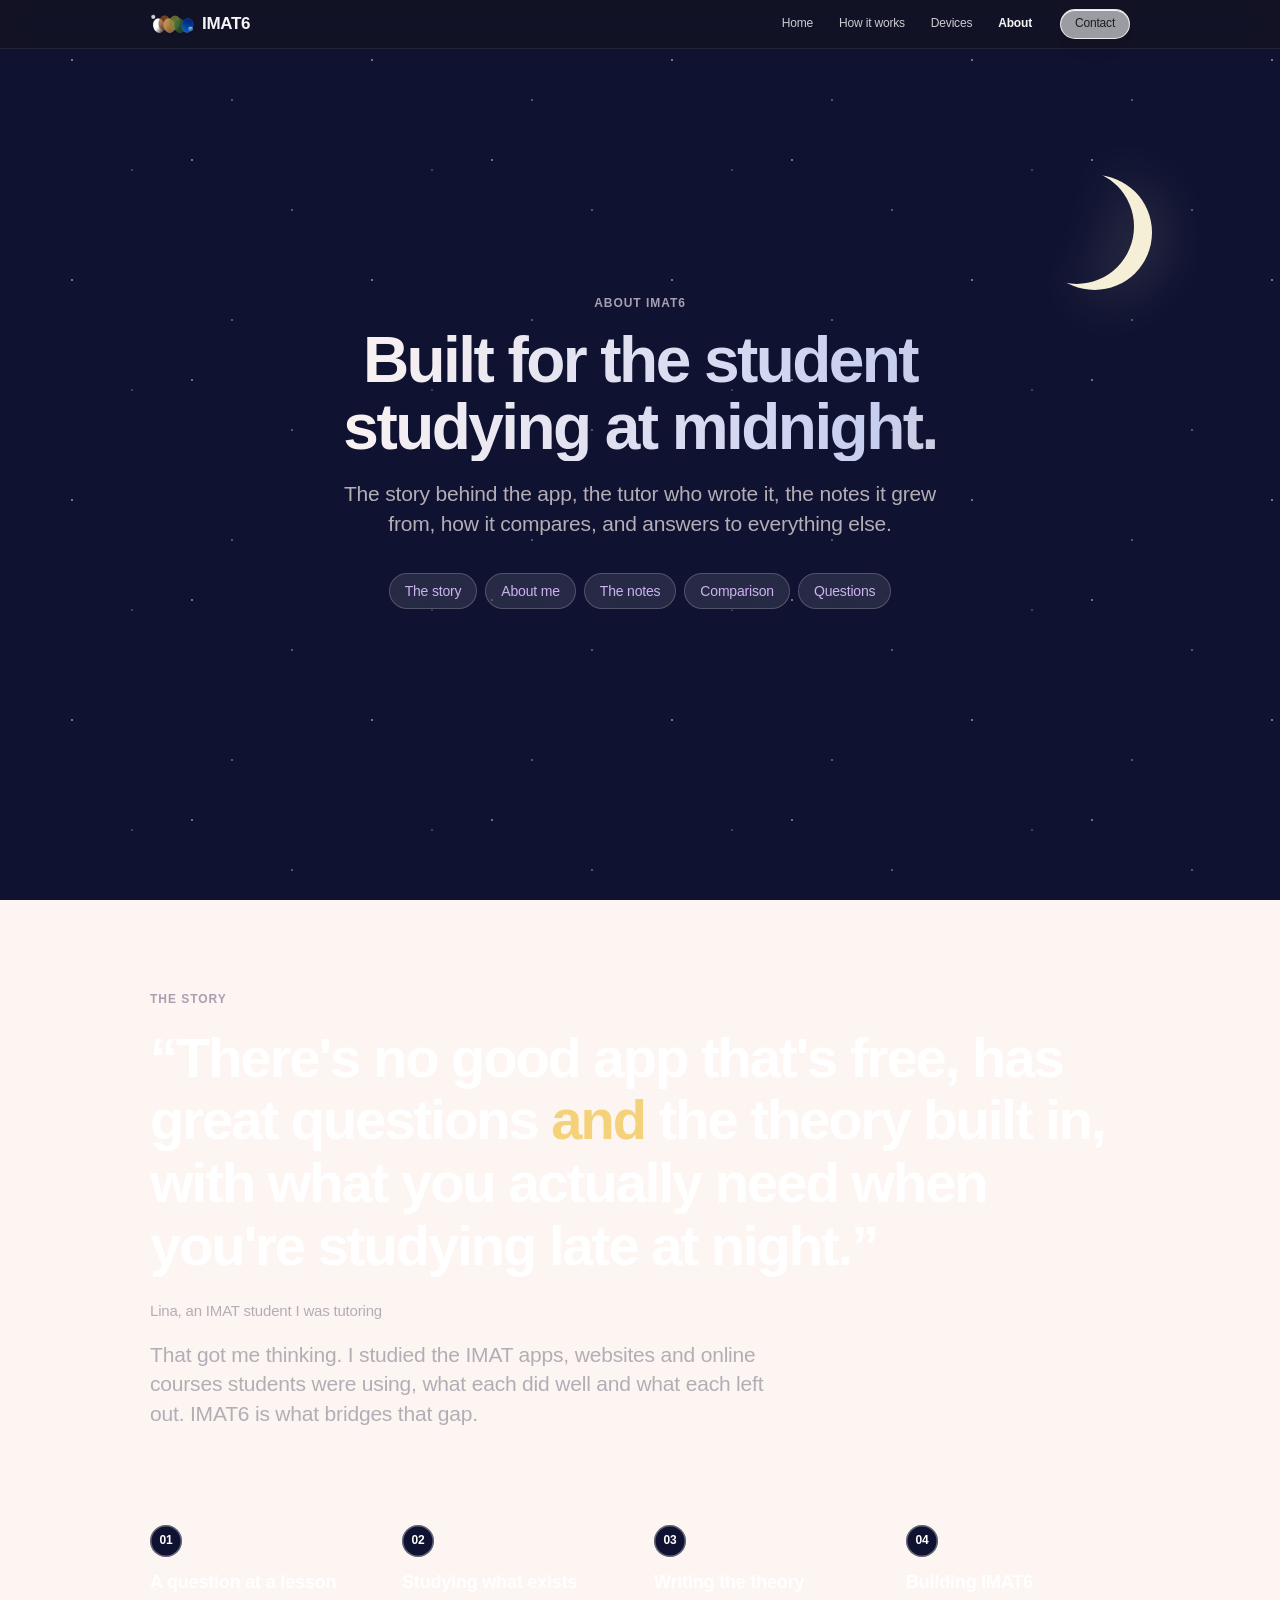
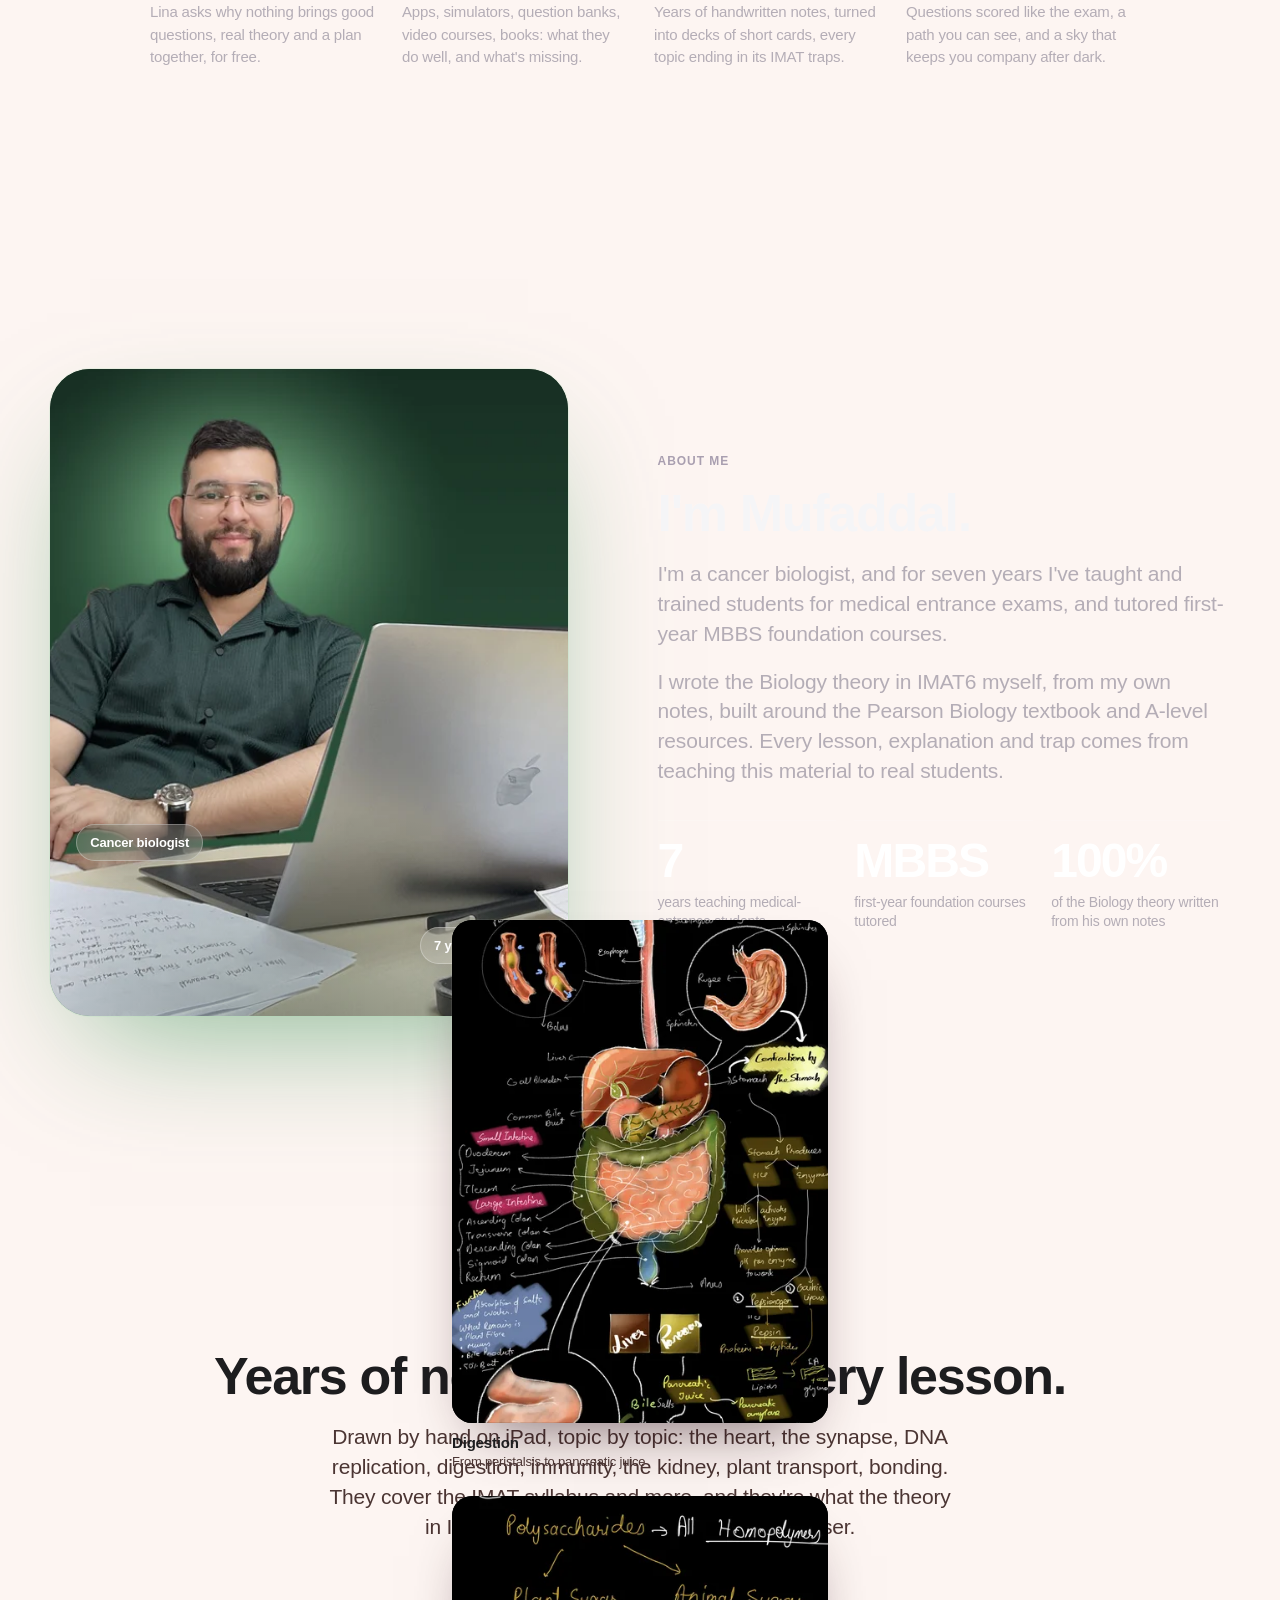
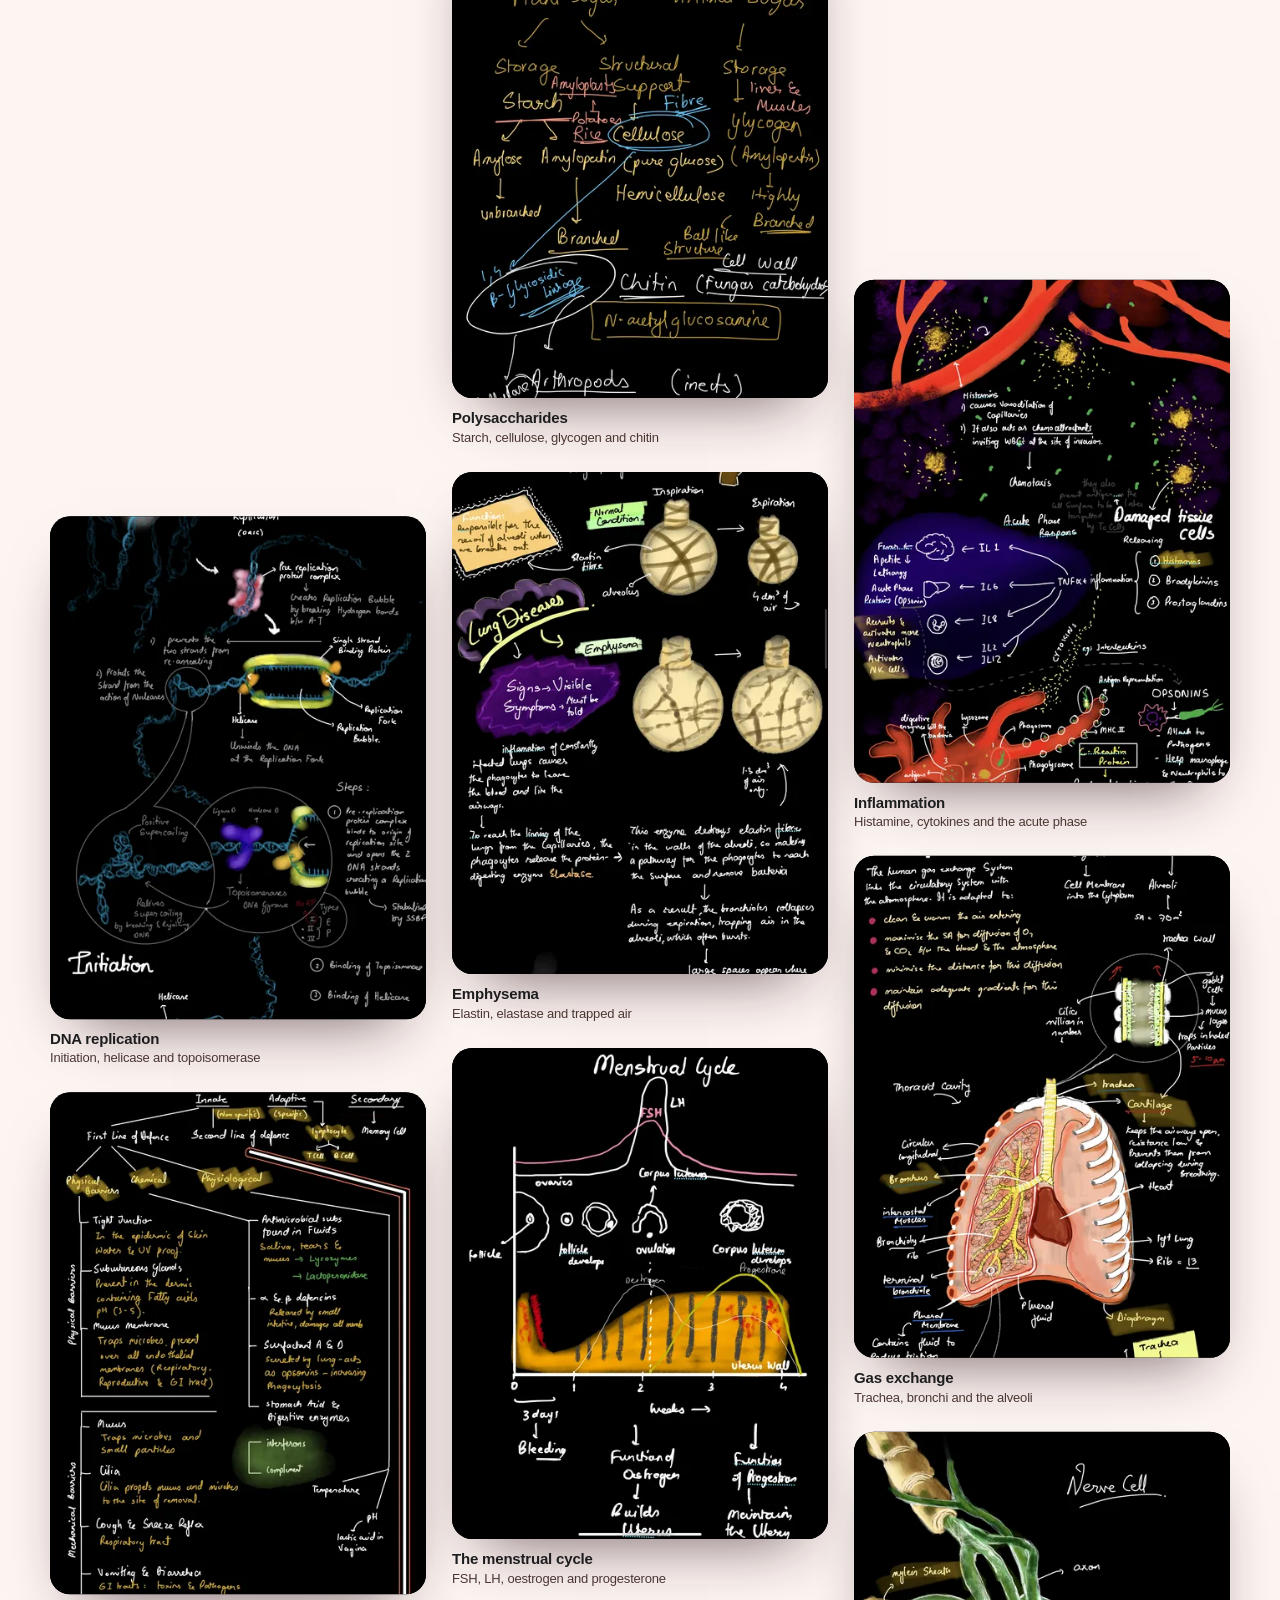
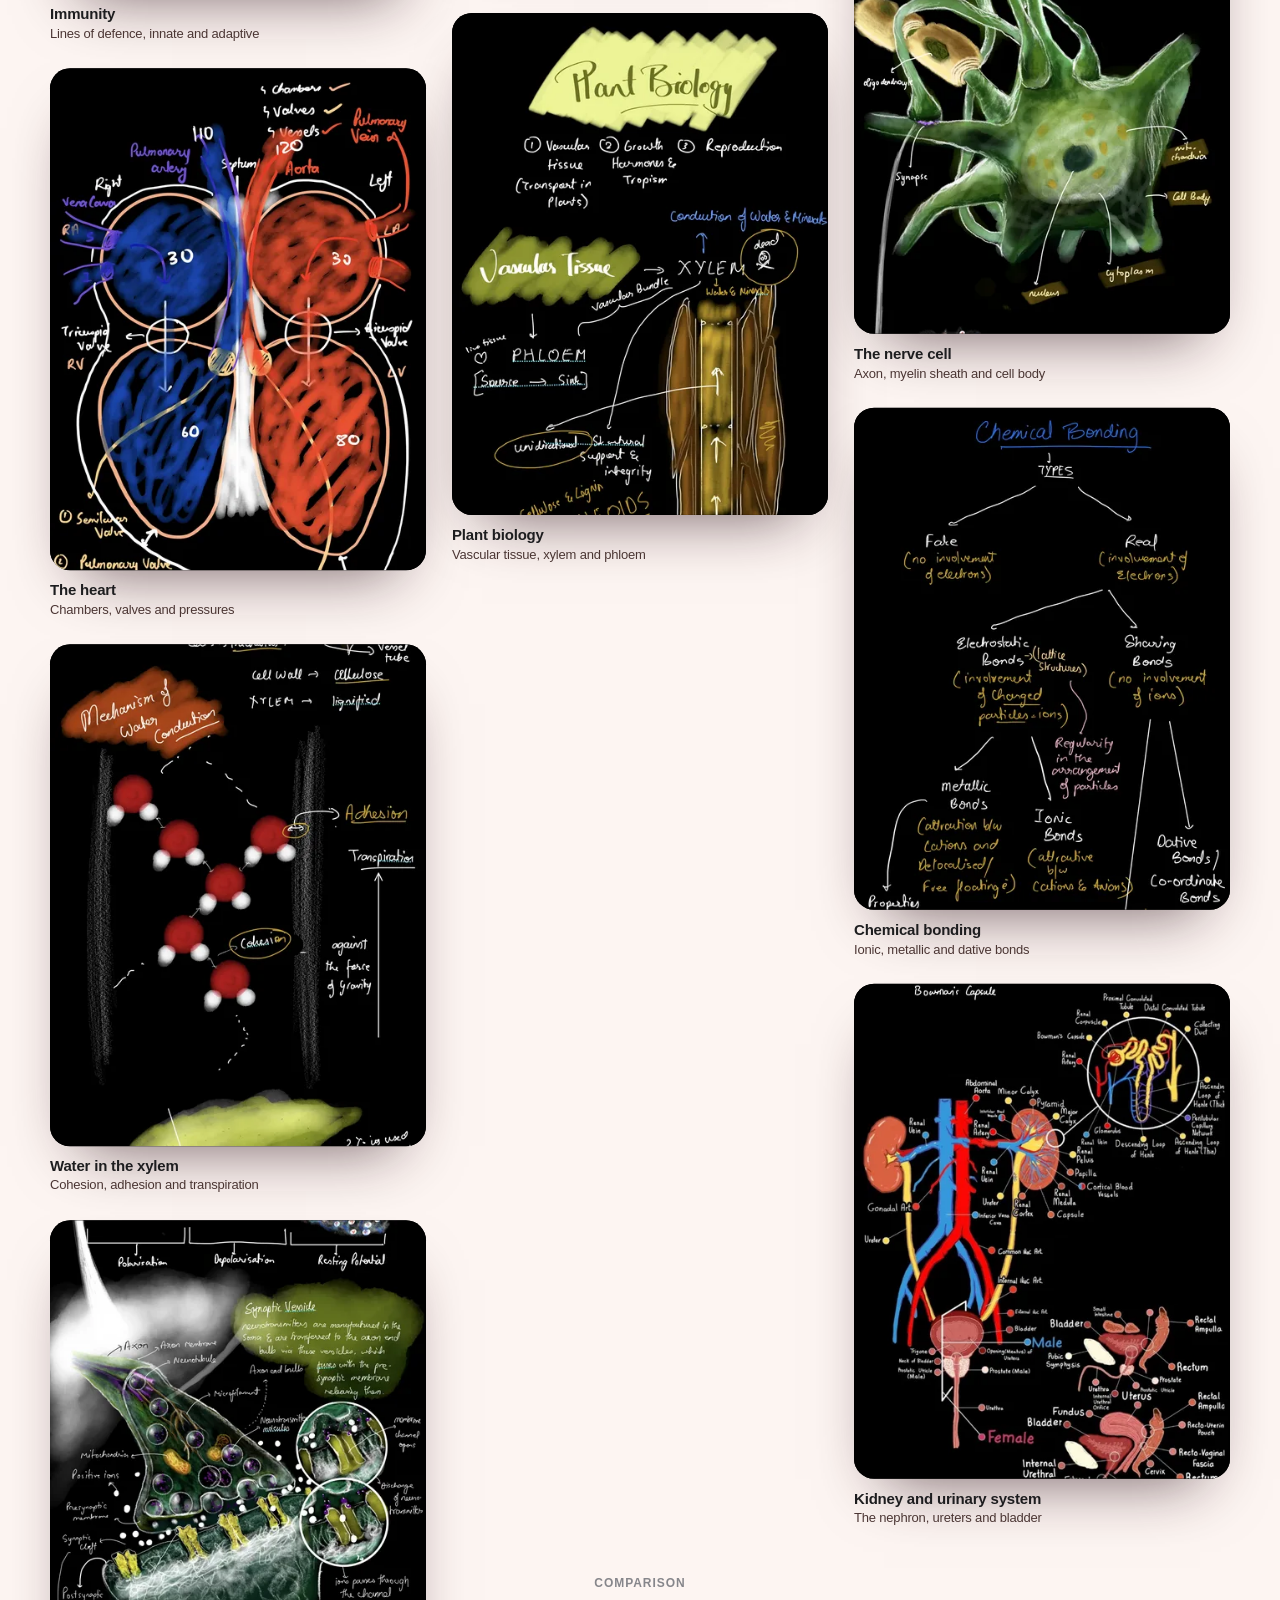
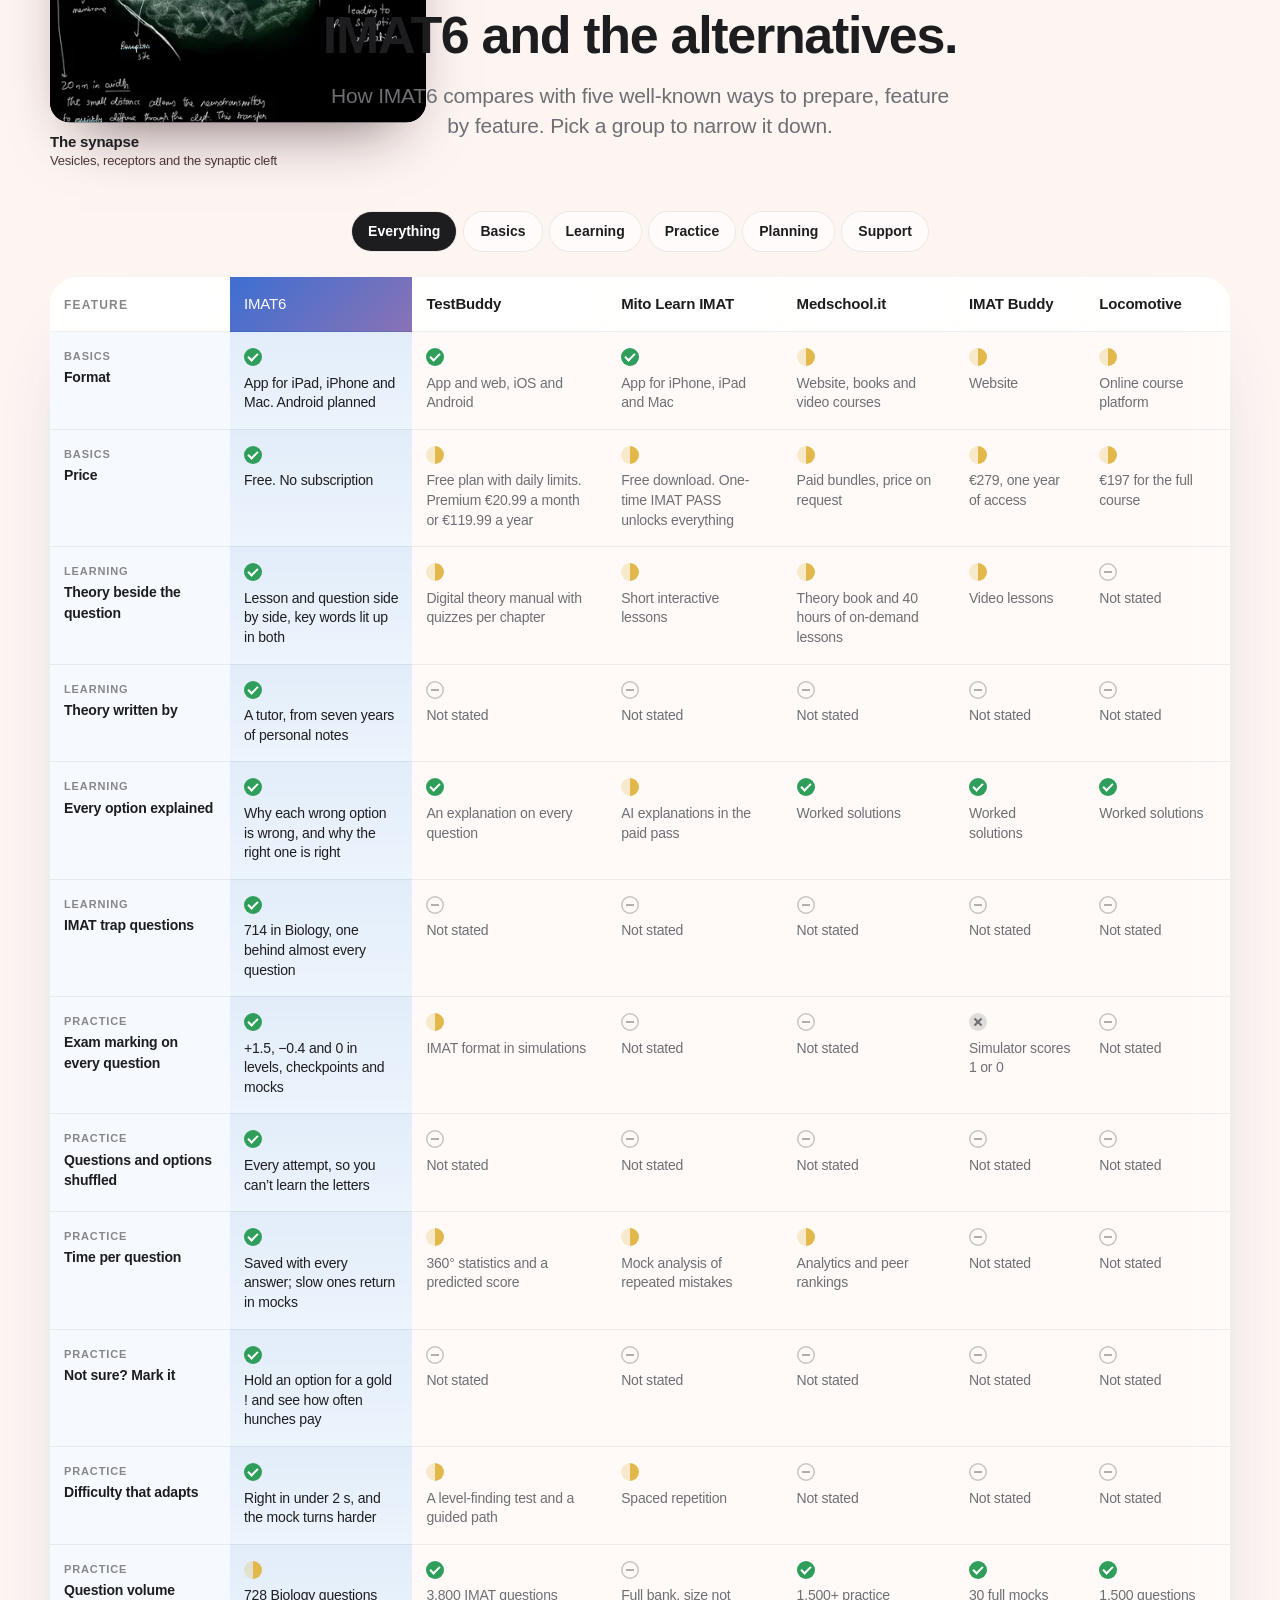
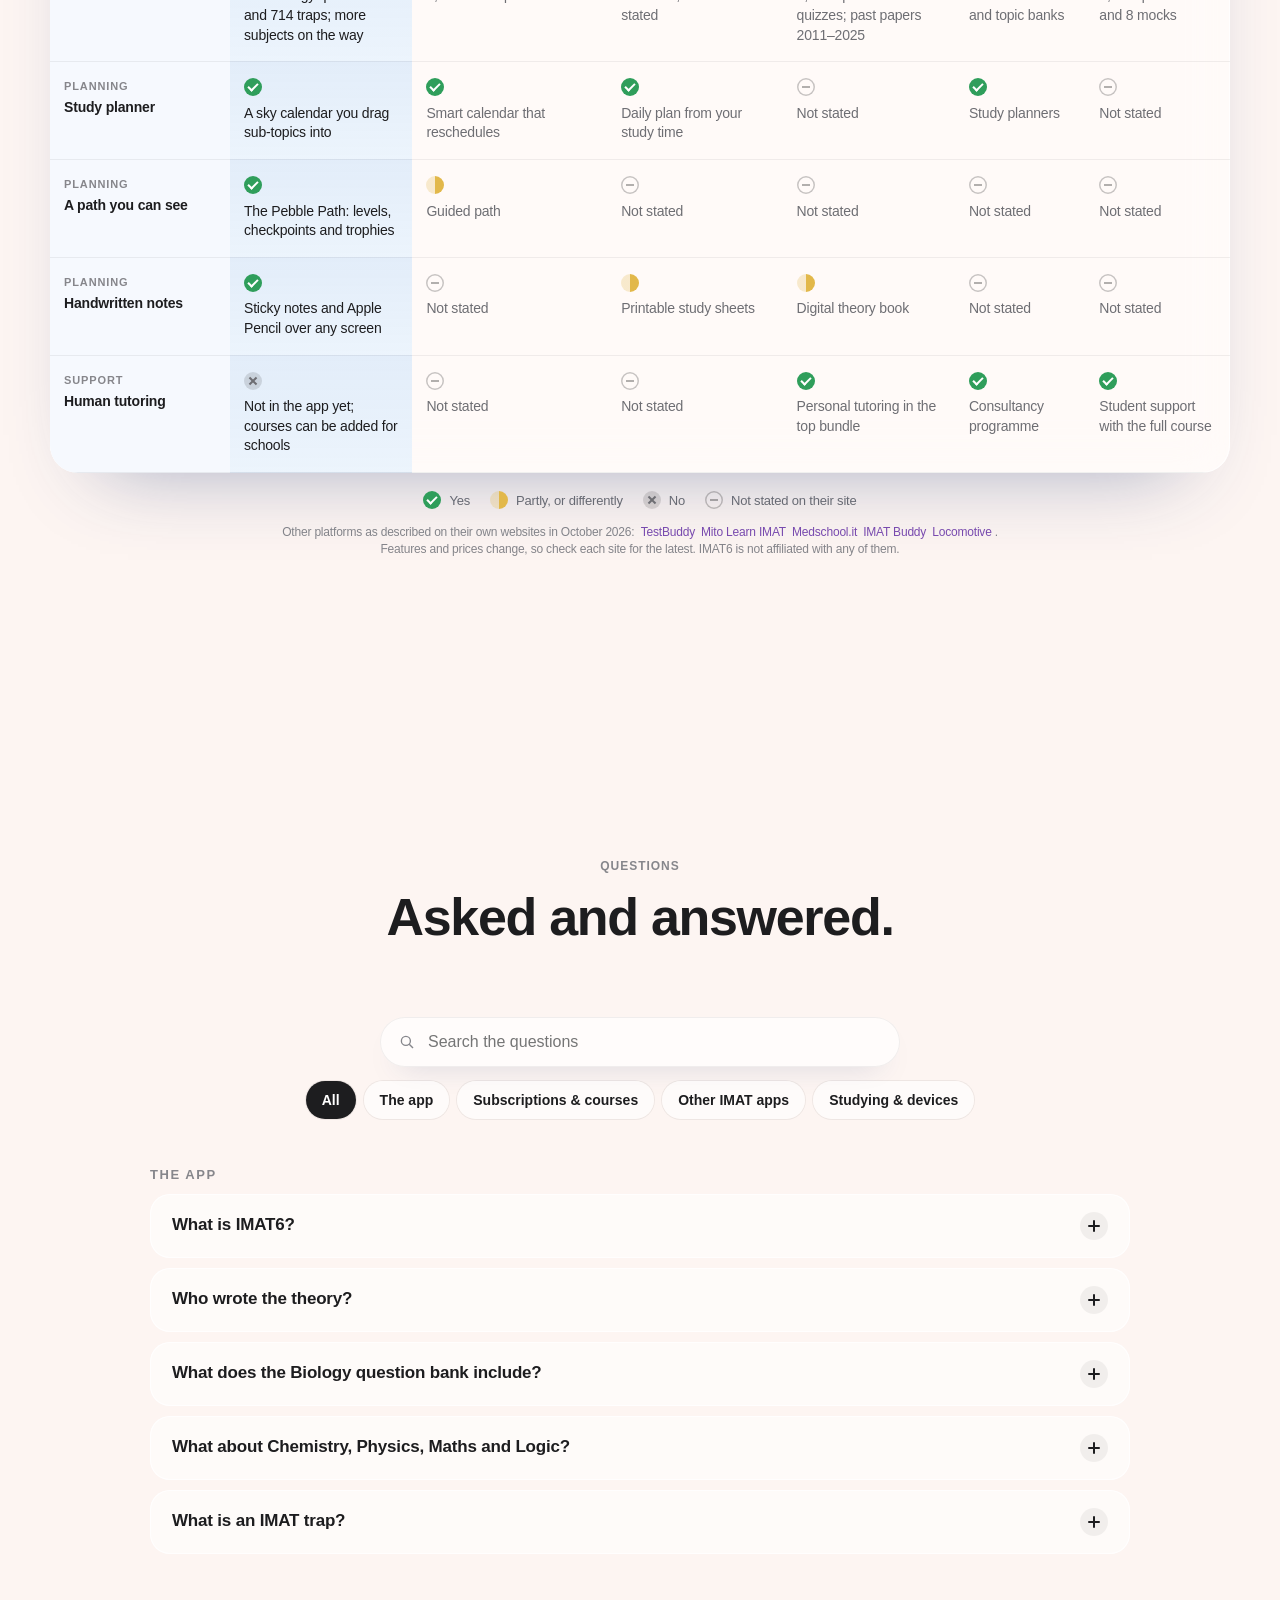
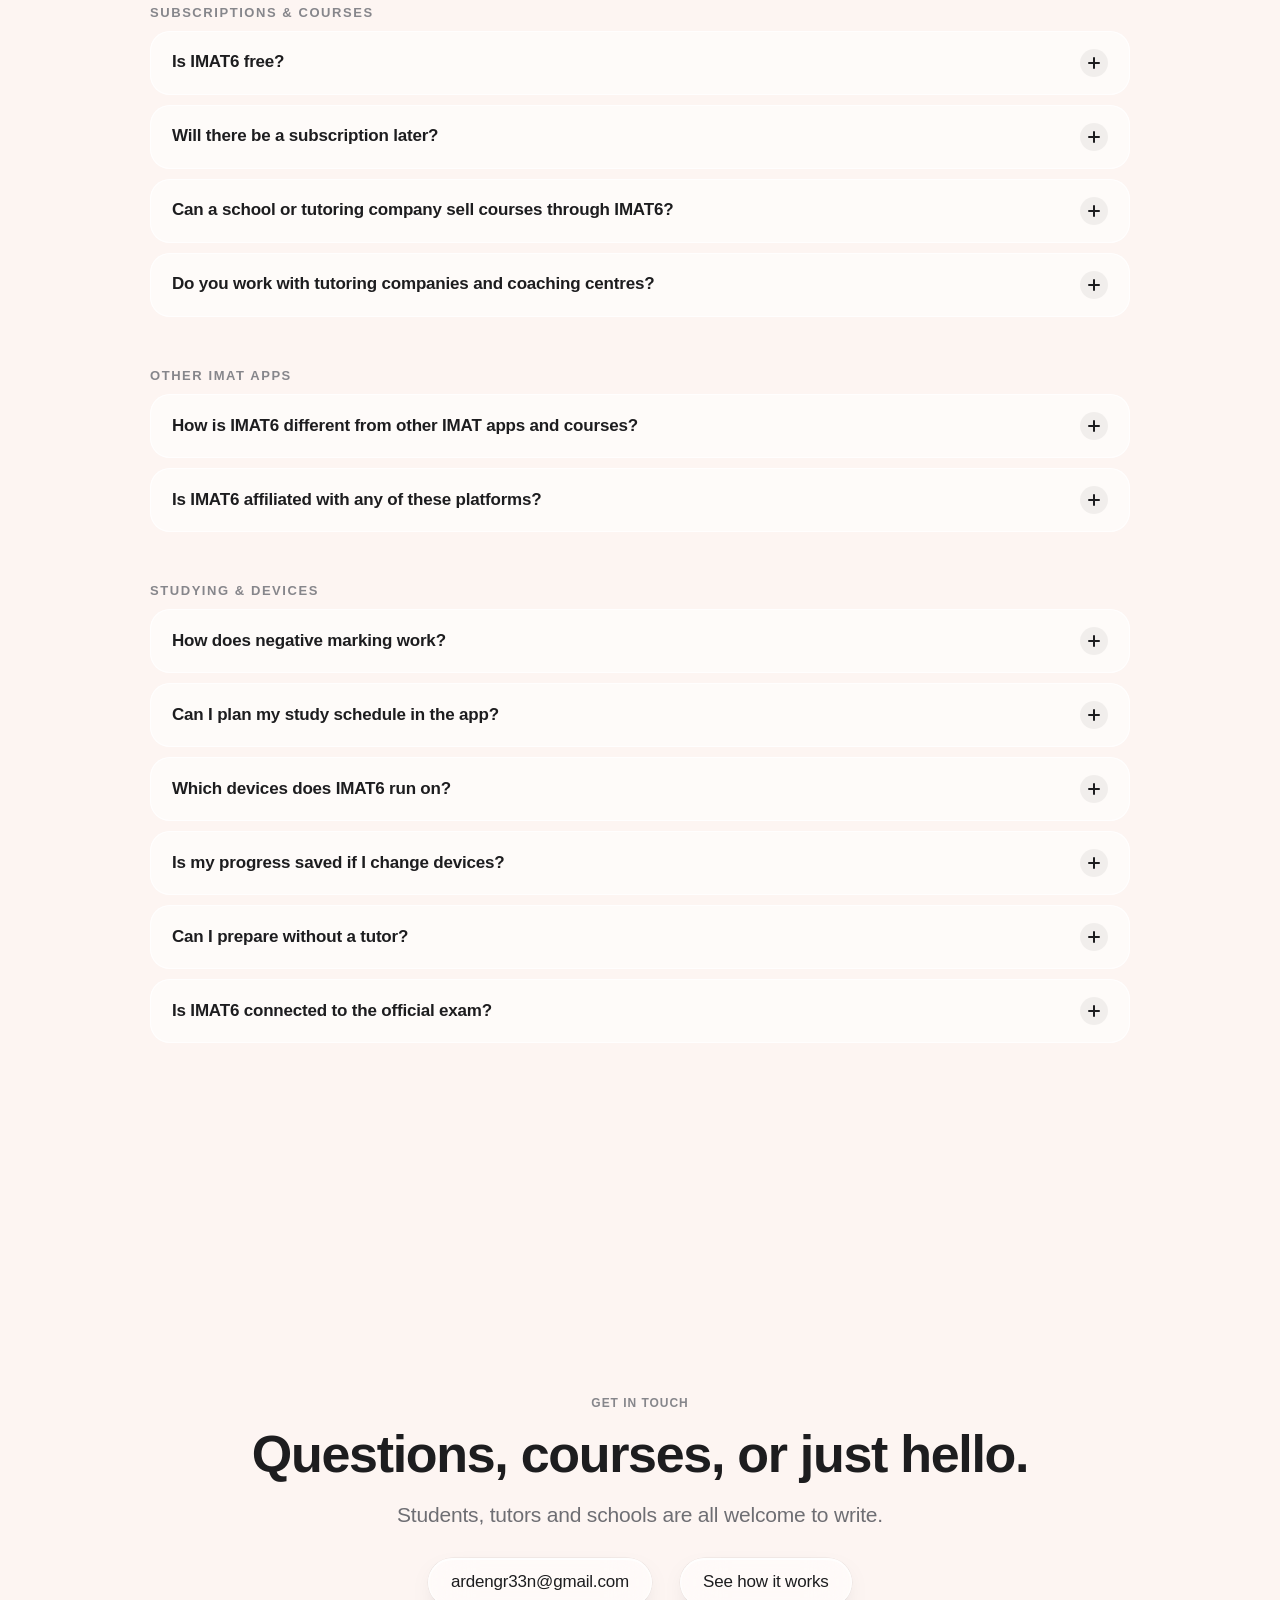
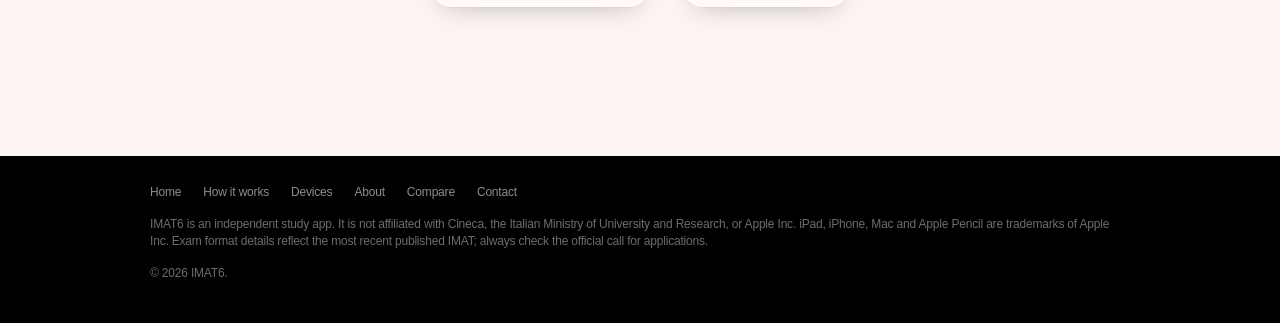
==== commit af8e004f: "About: 15 notes, new portrait on green; more space around the subject list Co-Authored-By: Claude Op" ====
--- a/about.html
+++ b/about.html
@@ -48,8 +48,7 @@
   <div class="wrap-wide ab-me">
     <div class="ab-portrait rv">
       <div class="ab-orb" aria-hidden="true"></div>
-      <span class="ab-name" aria-hidden="true">MUFADDAL</span>
-      <img src="img/mufaddal-s.webp" srcset="img/mufaddal-s.webp 500w, img/mufaddal.webp 1000w" sizes="(max-width:820px) 80vw, 460px" alt="Mufaddal, the tutor and cancer biologist who built IMAT6">
+      <img src="img/mufaddal-s.webp" srcset="img/mufaddal-s.webp 500w, img/mufaddal.webp 1000w" sizes="(max-width:820px) 80vw, 460px" alt="Mufaddal at his desk, the tutor and cancer biologist who built IMAT6">
       <span class="ab-badge b1">Cancer biologist</span><span class="ab-badge b2">7 years tutoring</span>
     </div>
     <div class="rv">
@@ -71,9 +70,9 @@
   <div class="wrap head rv center">
     <p class="eyebrow">The notes</p>
     <h2>Years of notes, behind every lesson.</h2>
-    <p class="lede" style="margin-inline:auto">Drawn by hand on iPad, topic by topic: DNA replication, digestion, immunity, gas exchange, plant transport, bonding. They cover the IMAT syllabus and more, and they're what the theory in IMAT6 is built around. Tap one to look closer.</p>
+    <p class="lede" style="margin-inline:auto">Drawn by hand on iPad, topic by topic: the heart, the synapse, DNA replication, digestion, immunity, the kidney, plant transport, bonding. They cover the IMAT syllabus and more, and they're what the theory in IMAT6 is built around. Tap one to look closer.</p>
   </div>
-  <div class="wrap-wide"><div class="nwall" id="nwall"><div class="nw-col" data-speed="-.06"><figure class="nt" data-i="0"><button type="button" aria-label="Open the note on DNA replication"><img src="img/n-dna-replication-s.webp" srcset="img/n-dna-replication-s.webp 450w, img/n-dna-replication.webp 900w" sizes="(max-width:700px) 46vw, 300px" alt="Handwritten iPad note on DNA replication: Initiation, helicase and topoisomerase" loading="lazy" draggable="false"></button><figcaption><b>DNA replication</b>Initiation, helicase and topoisomerase</figcaption></figure><figure class="nt" data-i="3"><button type="button" aria-label="Open the note on Immunity"><img src="img/n-immunity-s.webp" srcset="img/n-immunity-s.webp 450w, img/n-immunity.webp 900w" sizes="(max-width:700px) 46vw, 300px" alt="Handwritten iPad note on Immunity: Lines of defence, innate and adaptive" loading="lazy" draggable="false"></button><figcaption><b>Immunity</b>Lines of defence, innate and adaptive</figcaption></figure><figure class="nt" data-i="6"><button type="button" aria-label="Open the note on Water in the xylem"><img src="img/n-water-s.webp" srcset="img/n-water-s.webp 450w, img/n-water.webp 900w" sizes="(max-width:700px) 46vw, 300px" alt="Handwritten iPad note on Water in the xylem: Cohesion, adhesion and transpiration" loading="lazy" draggable="false"></button><figcaption><b>Water in the xylem</b>Cohesion, adhesion and transpiration</figcaption></figure></div><div class="nw-col" data-speed=".08"><figure class="nt" data-i="1"><button type="button" aria-label="Open the note on Digestion"><img src="img/n-digestion-s.webp" srcset="img/n-digestion-s.webp 450w, img/n-digestion.webp 900w" sizes="(max-width:700px) 46vw, 300px" alt="Handwritten iPad note on Digestion: From peristalsis to pancreatic juice" loading="lazy" draggable="false"></button><figcaption><b>Digestion</b>From peristalsis to pancreatic juice</figcaption></figure><figure class="nt" data-i="4"><button type="button" aria-label="Open the note on Emphysema"><img src="img/n-emphysema-s.webp" srcset="img/n-emphysema-s.webp 450w, img/n-emphysema.webp 900w" sizes="(max-width:700px) 46vw, 300px" alt="Handwritten iPad note on Emphysema: Elastin, elastase and trapped air" loading="lazy" draggable="false"></button><figcaption><b>Emphysema</b>Elastin, elastase and trapped air</figcaption></figure><figure class="nt" data-i="7"><button type="button" aria-label="Open the note on Plant biology"><img src="img/n-plant-s.webp" srcset="img/n-plant-s.webp 450w, img/n-plant.webp 900w" sizes="(max-width:700px) 46vw, 300px" alt="Handwritten iPad note on Plant biology: Vascular tissue, xylem and phloem" loading="lazy" draggable="false"></button><figcaption><b>Plant biology</b>Vascular tissue, xylem and phloem</figcaption></figure></div><div class="nw-col" data-speed="-.03"><figure class="nt" data-i="2"><button type="button" aria-label="Open the note on Inflammation"><img src="img/n-inflammation-s.webp" srcset="img/n-inflammation-s.webp 450w, img/n-inflammation.webp 900w" sizes="(max-width:700px) 46vw, 300px" alt="Handwritten iPad note on Inflammation: Histamine, cytokines and the acute phase" loading="lazy" draggable="false"></button><figcaption><b>Inflammation</b>Histamine, cytokines and the acute phase</figcaption></figure><figure class="nt" data-i="5"><button type="button" aria-label="Open the note on Gas exchange"><img src="img/n-gas-exchange-s.webp" srcset="img/n-gas-exchange-s.webp 450w, img/n-gas-exchange.webp 900w" sizes="(max-width:700px) 46vw, 300px" alt="Handwritten iPad note on Gas exchange: Trachea, bronchi and the alveoli" loading="lazy" draggable="false"></button><figcaption><b>Gas exchange</b>Trachea, bronchi and the alveoli</figcaption></figure><figure class="nt" data-i="8"><button type="button" aria-label="Open the note on Chemical bonding"><img src="img/n-bonding-s.webp" srcset="img/n-bonding-s.webp 450w, img/n-bonding.webp 900w" sizes="(max-width:700px) 46vw, 300px" alt="Handwritten iPad note on Chemical bonding: Ionic, metallic and dative bonds" loading="lazy" draggable="false"></button><figcaption><b>Chemical bonding</b>Ionic, metallic and dative bonds</figcaption></figure></div></div></div>
+  <div class="wrap-wide"><div class="nwall" id="nwall"><div class="nw-col" data-speed="-.06"><figure class="nt" data-i="0"><button type="button" aria-label="Open the note on DNA replication"><img src="img/n-dna-replication-s.webp" srcset="img/n-dna-replication-s.webp 450w, img/n-dna-replication.webp 900w" sizes="(max-width:700px) 46vw, 300px" alt="Handwritten iPad note on DNA replication: Initiation, helicase and topoisomerase" loading="lazy" draggable="false"></button><figcaption><b>DNA replication</b>Initiation, helicase and topoisomerase</figcaption></figure><figure class="nt" data-i="3"><button type="button" aria-label="Open the note on Immunity"><img src="img/n-immunity-s.webp" srcset="img/n-immunity-s.webp 450w, img/n-immunity.webp 900w" sizes="(max-width:700px) 46vw, 300px" alt="Handwritten iPad note on Immunity: Lines of defence, innate and adaptive" loading="lazy" draggable="false"></button><figcaption><b>Immunity</b>Lines of defence, innate and adaptive</figcaption></figure><figure class="nt" data-i="9"><button type="button" aria-label="Open the note on The heart"><img src="img/n-heart-s.webp" srcset="img/n-heart-s.webp 450w, img/n-heart.webp 900w" sizes="(max-width:700px) 46vw, 300px" alt="Handwritten iPad note on The heart: Chambers, valves and pressures" loading="lazy" draggable="false"></button><figcaption><b>The heart</b>Chambers, valves and pressures</figcaption></figure><figure class="nt" data-i="6"><button type="button" aria-label="Open the note on Water in the xylem"><img src="img/n-water-s.webp" srcset="img/n-water-s.webp 450w, img/n-water.webp 900w" sizes="(max-width:700px) 46vw, 300px" alt="Handwritten iPad note on Water in the xylem: Cohesion, adhesion and transpiration" loading="lazy" draggable="false"></button><figcaption><b>Water in the xylem</b>Cohesion, adhesion and transpiration</figcaption></figure><figure class="nt" data-i="12"><button type="button" aria-label="Open the note on The synapse"><img src="img/n-synapse-s.webp" srcset="img/n-synapse-s.webp 450w, img/n-synapse.webp 900w" sizes="(max-width:700px) 46vw, 300px" alt="Handwritten iPad note on The synapse: Vesicles, receptors and the synaptic cleft" loading="lazy" draggable="false"></button><figcaption><b>The synapse</b>Vesicles, receptors and the synaptic cleft</figcaption></figure></div><div class="nw-col" data-speed=".08"><figure class="nt" data-i="1"><button type="button" aria-label="Open the note on Digestion"><img src="img/n-digestion-s.webp" srcset="img/n-digestion-s.webp 450w, img/n-digestion.webp 900w" sizes="(max-width:700px) 46vw, 300px" alt="Handwritten iPad note on Digestion: From peristalsis to pancreatic juice" loading="lazy" draggable="false"></button><figcaption><b>Digestion</b>From peristalsis to pancreatic juice</figcaption></figure><figure class="nt" data-i="10"><button type="button" aria-label="Open the note on Polysaccharides"><img src="img/n-polysaccharides-s.webp" srcset="img/n-polysaccharides-s.webp 450w, img/n-polysaccharides.webp 900w" sizes="(max-width:700px) 46vw, 300px" alt="Handwritten iPad note on Polysaccharides: Starch, cellulose, glycogen and chitin" loading="lazy" draggable="false"></button><figcaption><b>Polysaccharides</b>Starch, cellulose, glycogen and chitin</figcaption></figure><figure class="nt" data-i="4"><button type="button" aria-label="Open the note on Emphysema"><img src="img/n-emphysema-s.webp" srcset="img/n-emphysema-s.webp 450w, img/n-emphysema.webp 900w" sizes="(max-width:700px) 46vw, 300px" alt="Handwritten iPad note on Emphysema: Elastin, elastase and trapped air" loading="lazy" draggable="false"></button><figcaption><b>Emphysema</b>Elastin, elastase and trapped air</figcaption></figure><figure class="nt" data-i="13"><button type="button" aria-label="Open the note on The menstrual cycle"><img src="img/n-menstrual-s.webp" srcset="img/n-menstrual-s.webp 450w, img/n-menstrual.webp 900w" sizes="(max-width:700px) 46vw, 300px" alt="Handwritten iPad note on The menstrual cycle: FSH, LH, oestrogen and progesterone" loading="lazy" draggable="false"></button><figcaption><b>The menstrual cycle</b>FSH, LH, oestrogen and progesterone</figcaption></figure><figure class="nt" data-i="7"><button type="button" aria-label="Open the note on Plant biology"><img src="img/n-plant-s.webp" srcset="img/n-plant-s.webp 450w, img/n-plant.webp 900w" sizes="(max-width:700px) 46vw, 300px" alt="Handwritten iPad note on Plant biology: Vascular tissue, xylem and phloem" loading="lazy" draggable="false"></button><figcaption><b>Plant biology</b>Vascular tissue, xylem and phloem</figcaption></figure></div><div class="nw-col" data-speed="-.03"><figure class="nt" data-i="2"><button type="button" aria-label="Open the note on Inflammation"><img src="img/n-inflammation-s.webp" srcset="img/n-inflammation-s.webp 450w, img/n-inflammation.webp 900w" sizes="(max-width:700px) 46vw, 300px" alt="Handwritten iPad note on Inflammation: Histamine, cytokines and the acute phase" loading="lazy" draggable="false"></button><figcaption><b>Inflammation</b>Histamine, cytokines and the acute phase</figcaption></figure><figure class="nt" data-i="5"><button type="button" aria-label="Open the note on Gas exchange"><img src="img/n-gas-exchange-s.webp" srcset="img/n-gas-exchange-s.webp 450w, img/n-gas-exchange.webp 900w" sizes="(max-width:700px) 46vw, 300px" alt="Handwritten iPad note on Gas exchange: Trachea, bronchi and the alveoli" loading="lazy" draggable="false"></button><figcaption><b>Gas exchange</b>Trachea, bronchi and the alveoli</figcaption></figure><figure class="nt" data-i="11"><button type="button" aria-label="Open the note on The nerve cell"><img src="img/n-nerve-cell-s.webp" srcset="img/n-nerve-cell-s.webp 450w, img/n-nerve-cell.webp 900w" sizes="(max-width:700px) 46vw, 300px" alt="Handwritten iPad note on The nerve cell: Axon, myelin sheath and cell body" loading="lazy" draggable="false"></button><figcaption><b>The nerve cell</b>Axon, myelin sheath and cell body</figcaption></figure><figure class="nt" data-i="8"><button type="button" aria-label="Open the note on Chemical bonding"><img src="img/n-bonding-s.webp" srcset="img/n-bonding-s.webp 450w, img/n-bonding.webp 900w" sizes="(max-width:700px) 46vw, 300px" alt="Handwritten iPad note on Chemical bonding: Ionic, metallic and dative bonds" loading="lazy" draggable="false"></button><figcaption><b>Chemical bonding</b>Ionic, metallic and dative bonds</figcaption></figure><figure class="nt" data-i="14"><button type="button" aria-label="Open the note on Kidney and urinary system"><img src="img/n-kidney-s.webp" srcset="img/n-kidney-s.webp 450w, img/n-kidney.webp 900w" sizes="(max-width:700px) 46vw, 300px" alt="Handwritten iPad note on Kidney and urinary system: The nephron, ureters and bladder" loading="lazy" draggable="false"></button><figcaption><b>Kidney and urinary system</b>The nephron, ureters and bladder</figcaption></figure></div></div></div>
 </section>
 <div class="nbox" id="nbox" hidden role="dialog" aria-modal="true" aria-label="Note"><button class="nb-x" type="button" aria-label="Close">×</button><button class="nb-p" type="button" aria-label="Previous note">‹</button><figure><img alt=""><figcaption></figcaption></figure><button class="nb-n" type="button" aria-label="Next note">›</button></div>
 
--- a/about.css
+++ b/about.css
@@ -116,3 +116,12 @@
 .ab-name{font-size:clamp(40px,5.4vw,78px)}
 @media (max-width:820px){.ab-name{font-size:clamp(40px,12vw,72px)}}
 @media (max-width:700px){.vs2{min-width:820px;font-size:13px}.vs2 tbody th{width:118px;padding:14px 10px}}
+/* v2: desk portrait on green, taller notes wall */
+.ab-portrait{background:linear-gradient(180deg,#16301f,#3a684a);box-shadow:0 0 0 1px rgba(160,220,170,.18),0 50px 120px -40px rgba(70,150,95,.65)}
+.ab-portrait img{left:0;top:0;bottom:auto;width:100%;height:100%;transform:none;object-fit:cover;object-position:50% 22%;-webkit-mask-image:none;mask-image:none;filter:none}
+.ab-orb{display:none}
+.ab-portrait::after{content:"";position:absolute;inset:0;border-radius:inherit;background:radial-gradient(120% 70% at 50% 110%,rgba(10,25,15,.45),transparent 60%);pointer-events:none}
+.ab-badge{z-index:2}
+.ab-badge.b1{top:auto;bottom:24%;left:5%}.ab-badge.b2{top:auto;bottom:8%;right:5%}
+.nwall{height:auto;overflow:visible;-webkit-mask-image:none;mask-image:none}
+.nw-col:nth-child(2){margin-top:-6%}.nw-col:nth-child(3){margin-top:4%}
--- a/style.css
+++ b/style.css
@@ -812,3 +812,4 @@
 .subj-list b{font-size:clamp(44px,8vw,104px);font-weight:800;letter-spacing:-.05em;line-height:.98;color:var(--c)}
 .subj-list .sl-m{grid-column:2;margin-top:10px;font-size:clamp(14px,1.3vw,16px);color:var(--ink-2);display:flex;flex-wrap:wrap;gap:6px 14px;align-items:center}
 .subj-list .sl-m em{font-style:normal;font-size:12px;font-weight:600;padding:4px 10px;border-radius:999px;color:var(--c);box-shadow:inset 0 0 0 1px var(--c)}
+.subj-list{margin:clamp(72px,10vw,140px) 0 clamp(96px,12vw,170px)}
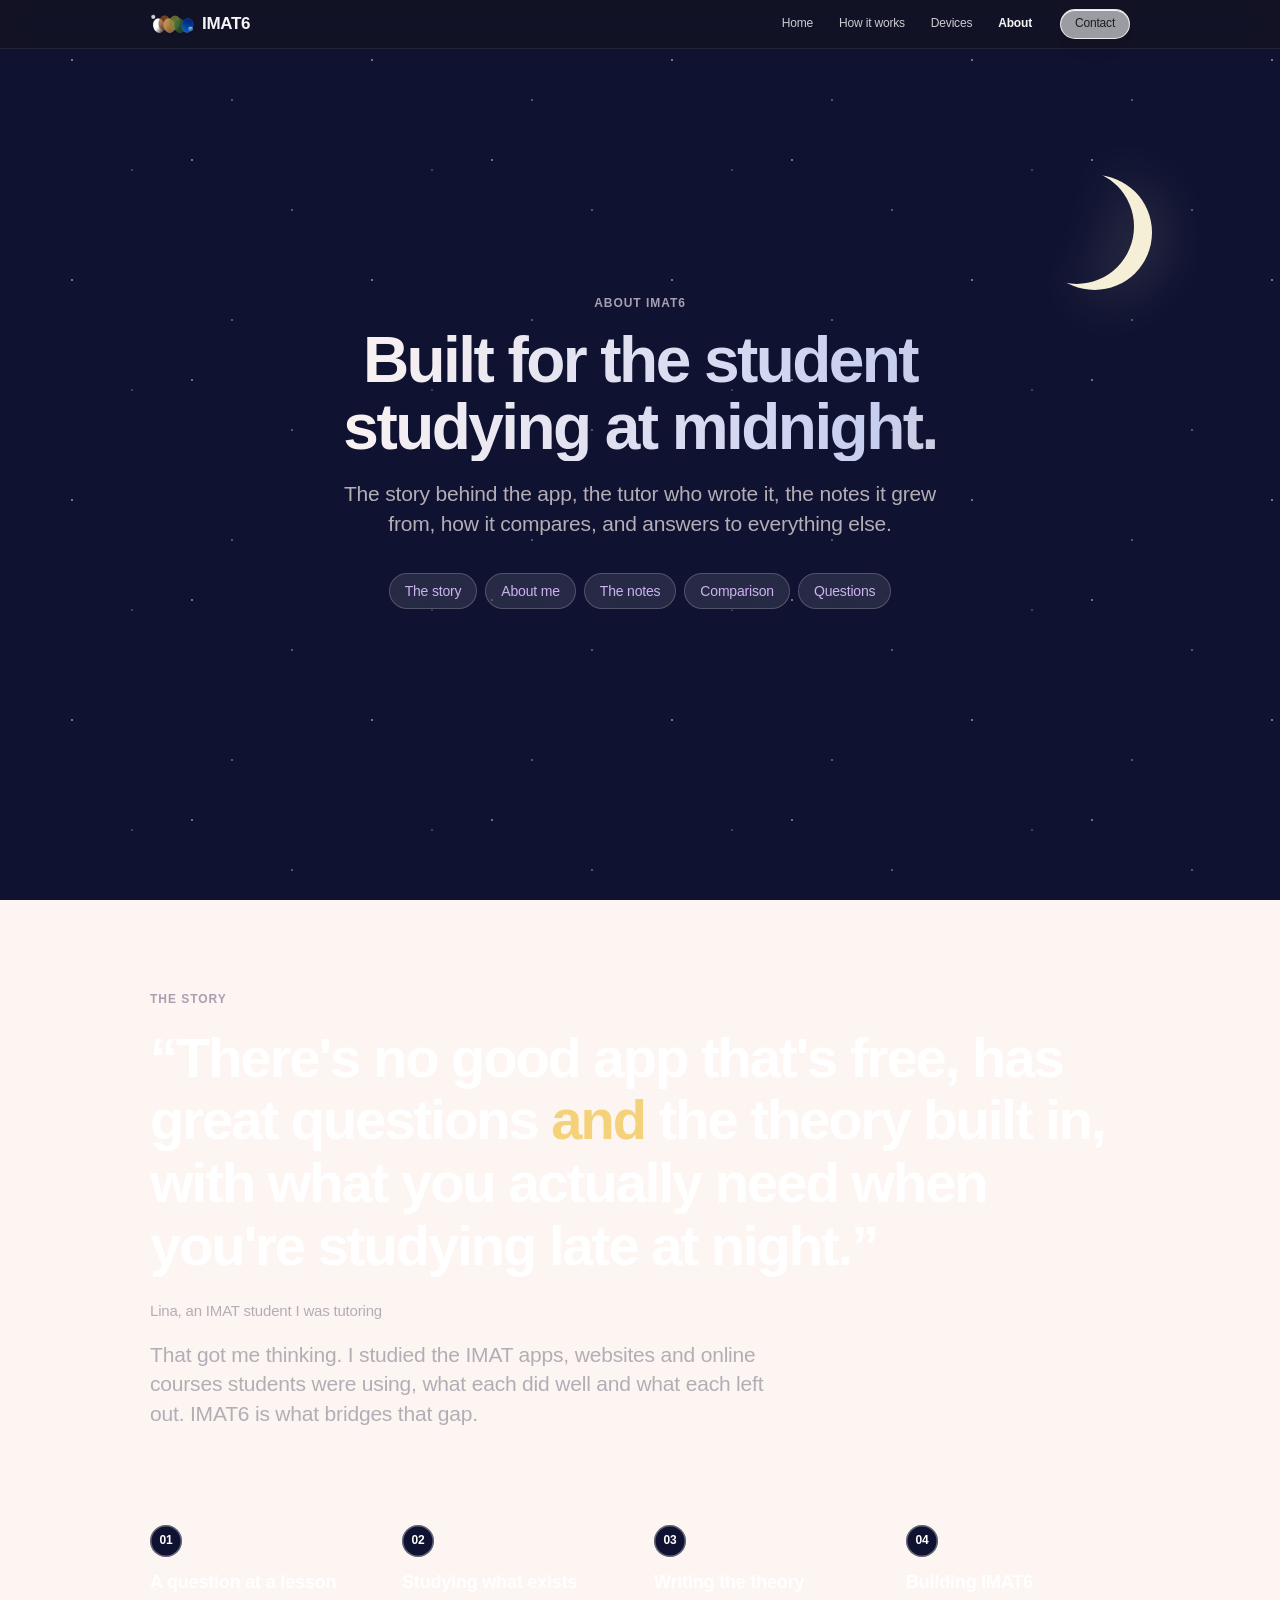
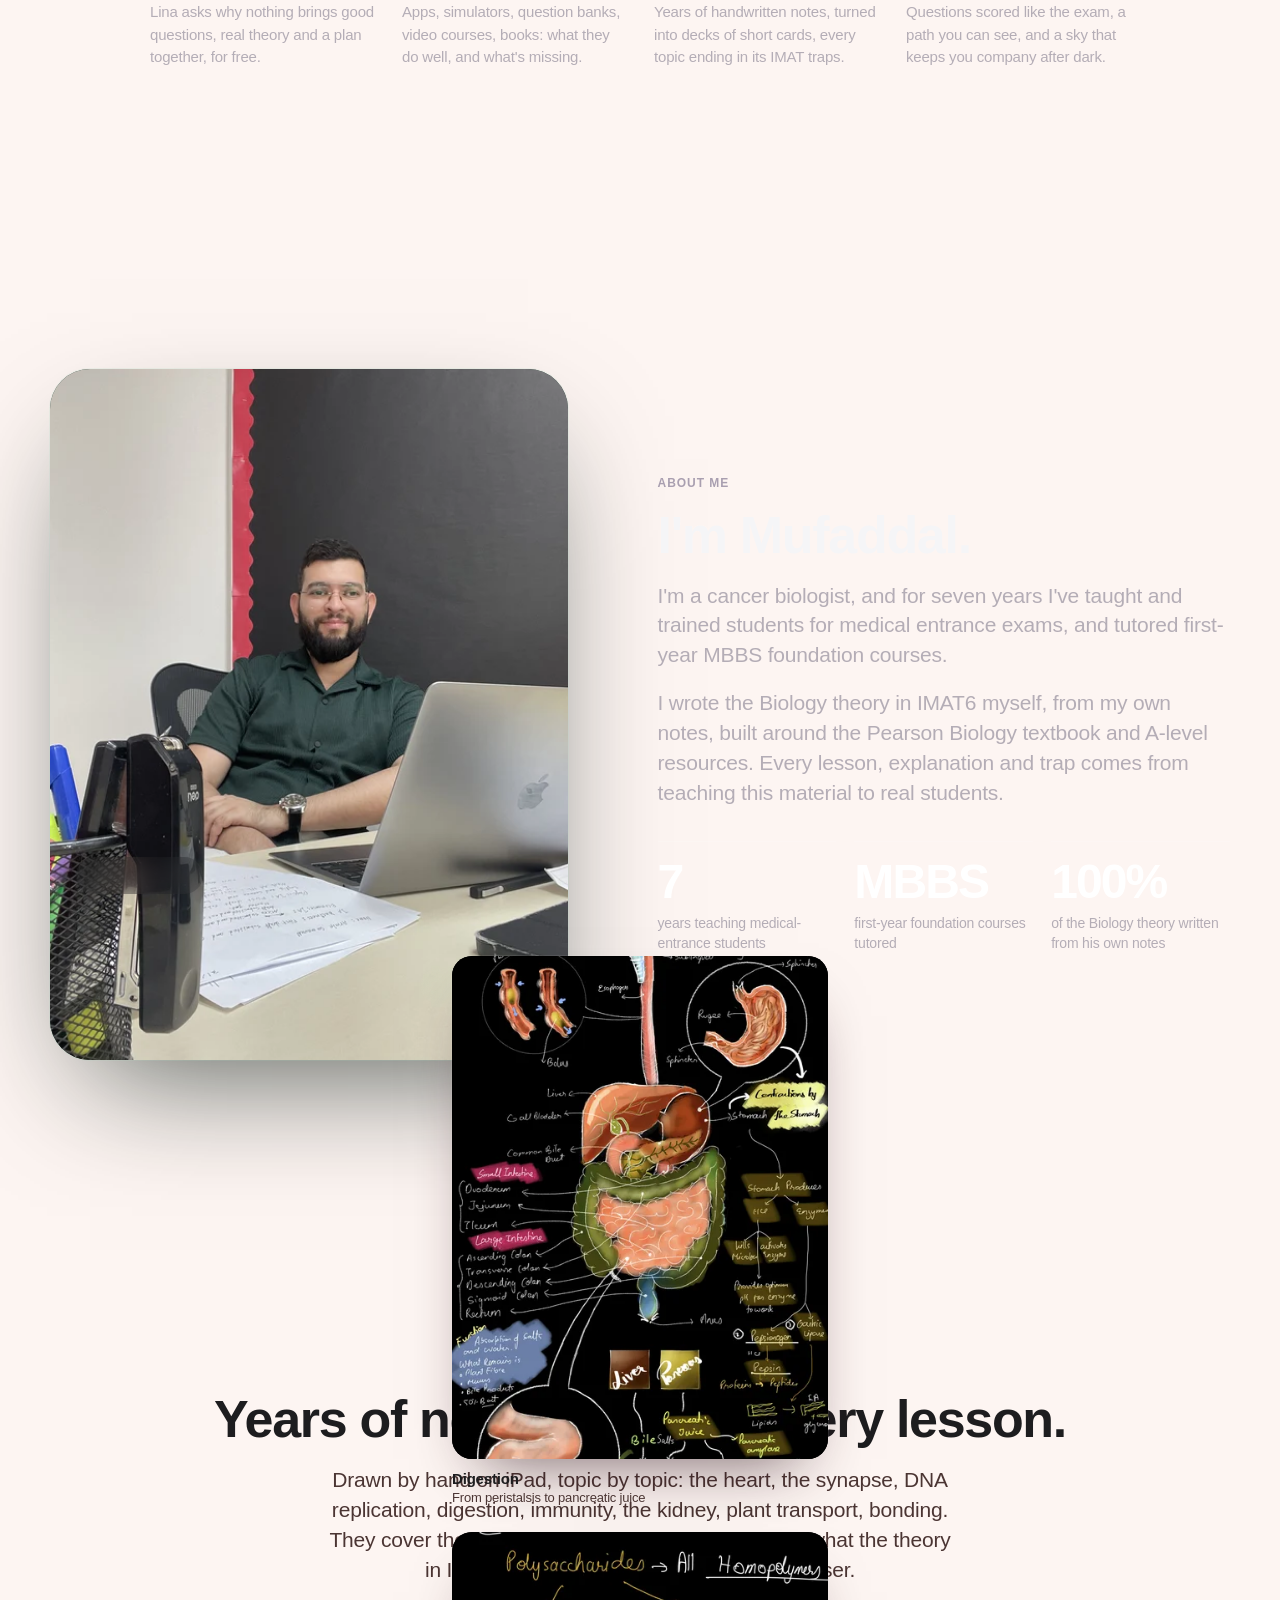
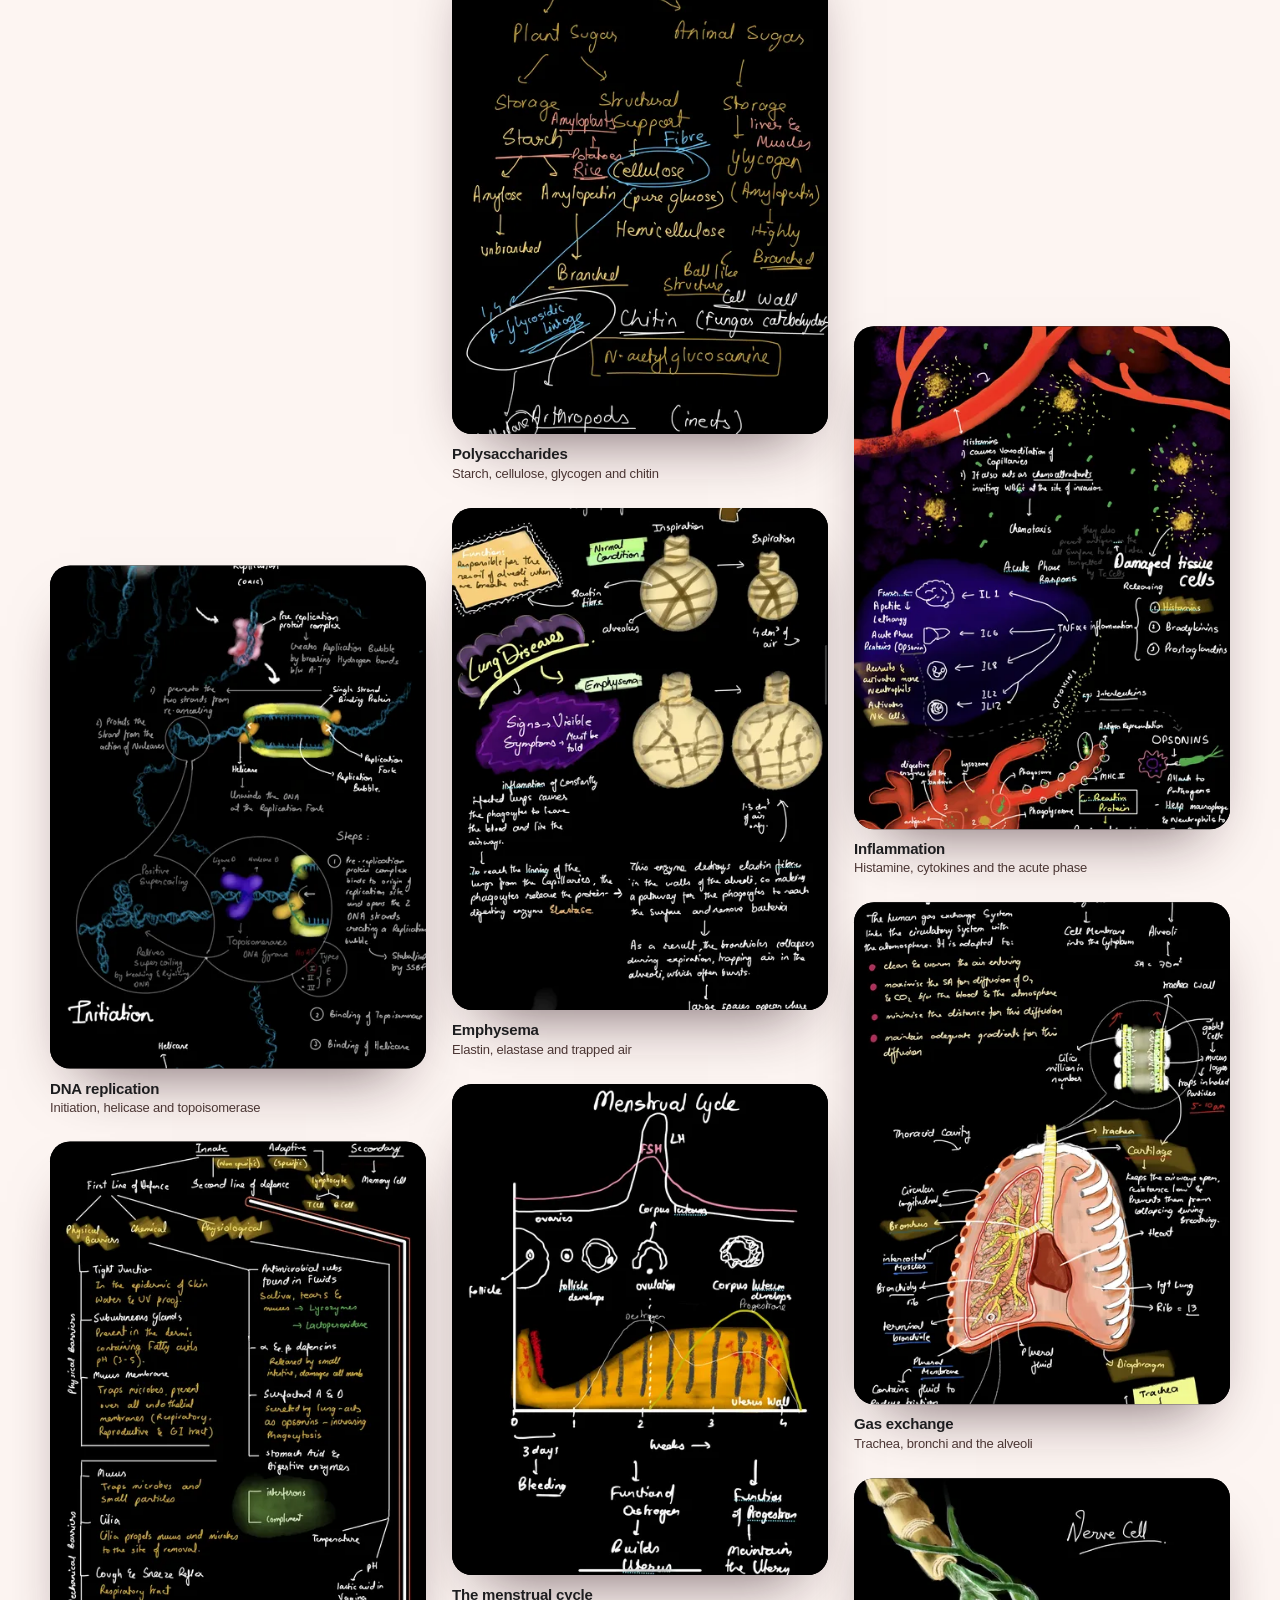
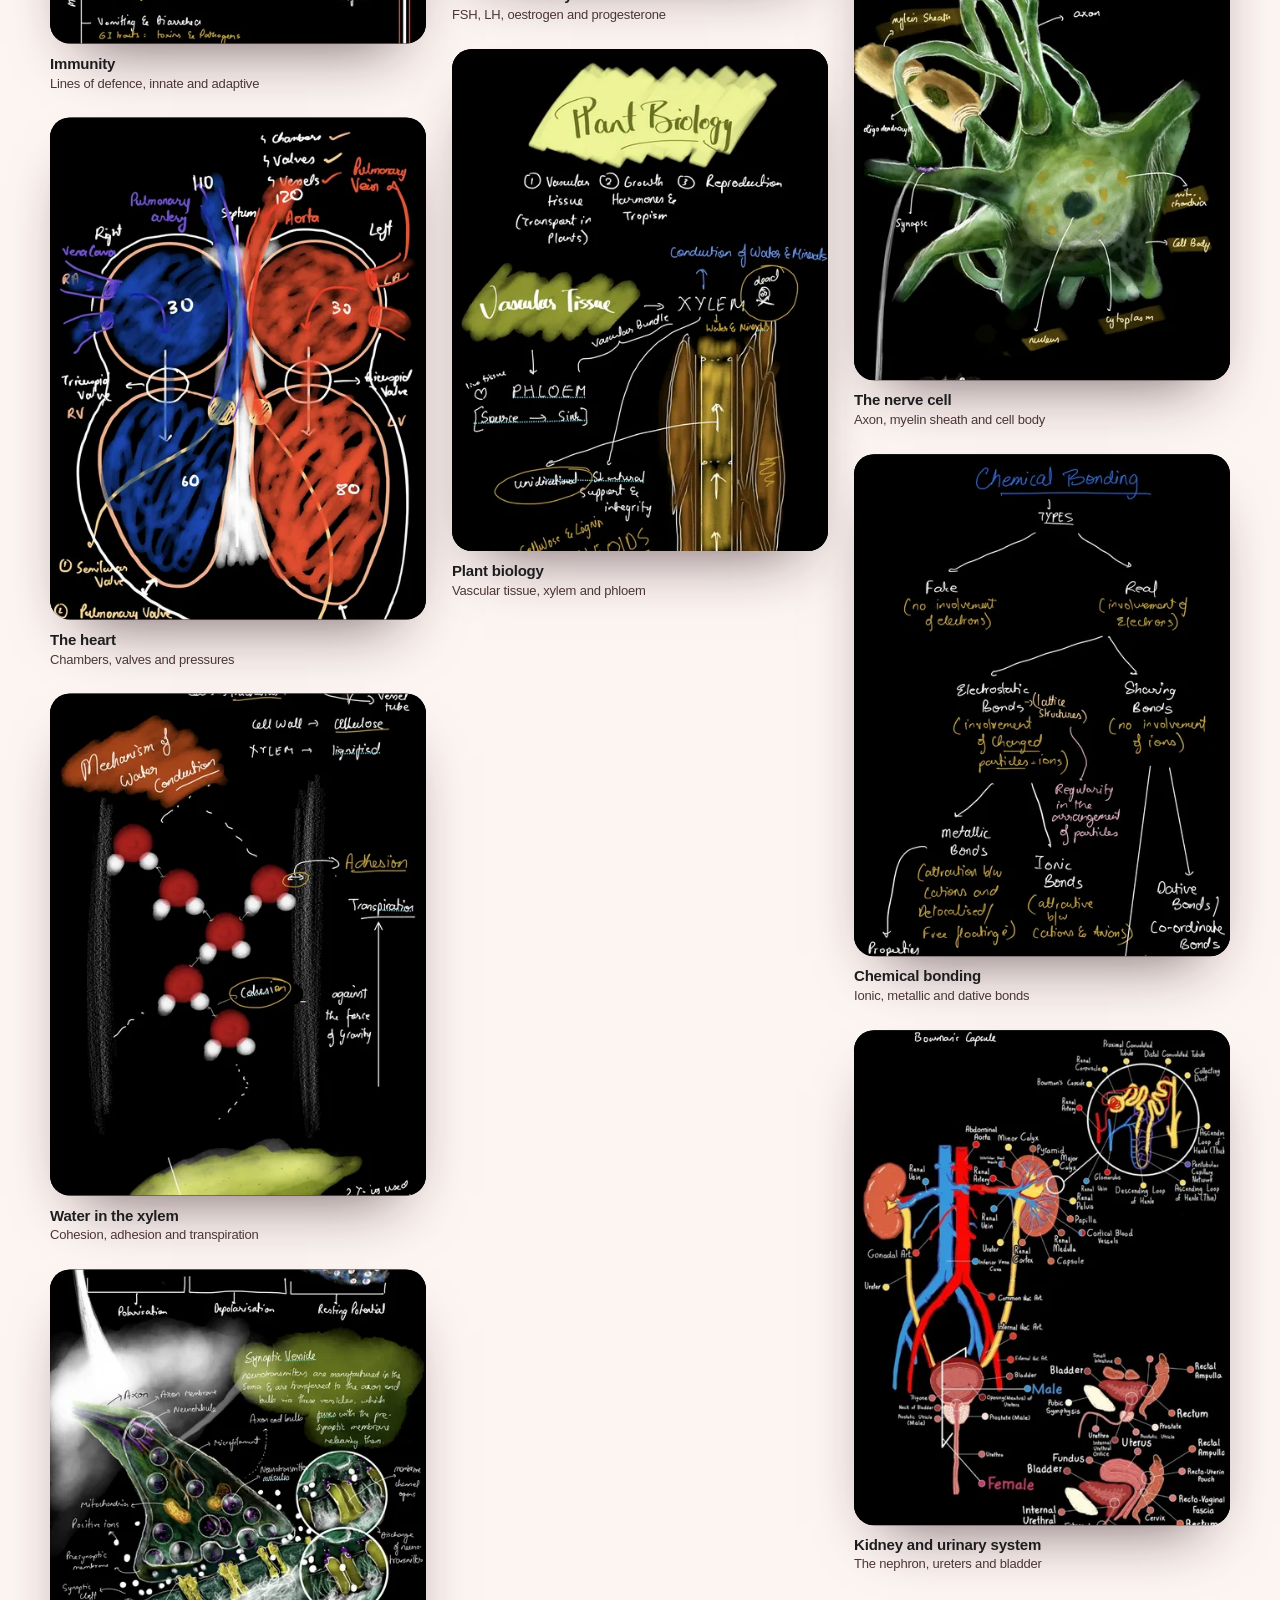
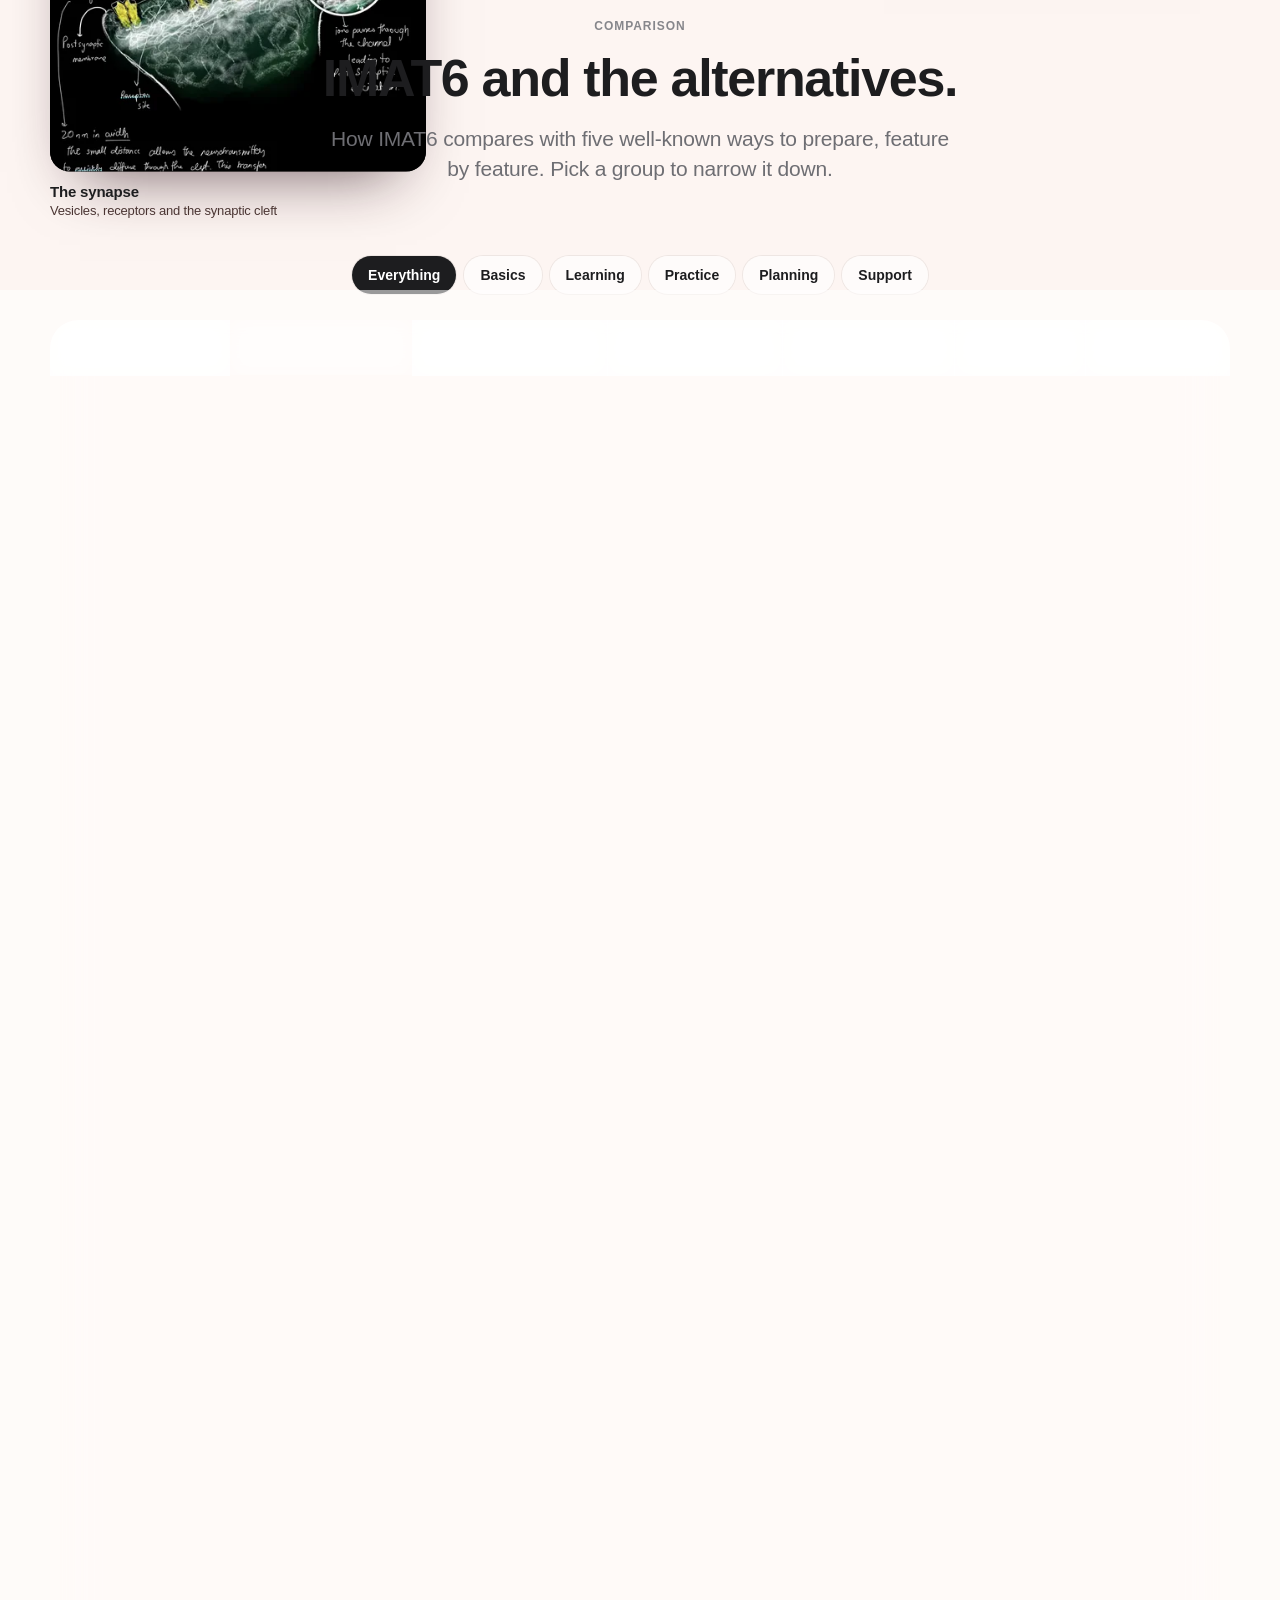
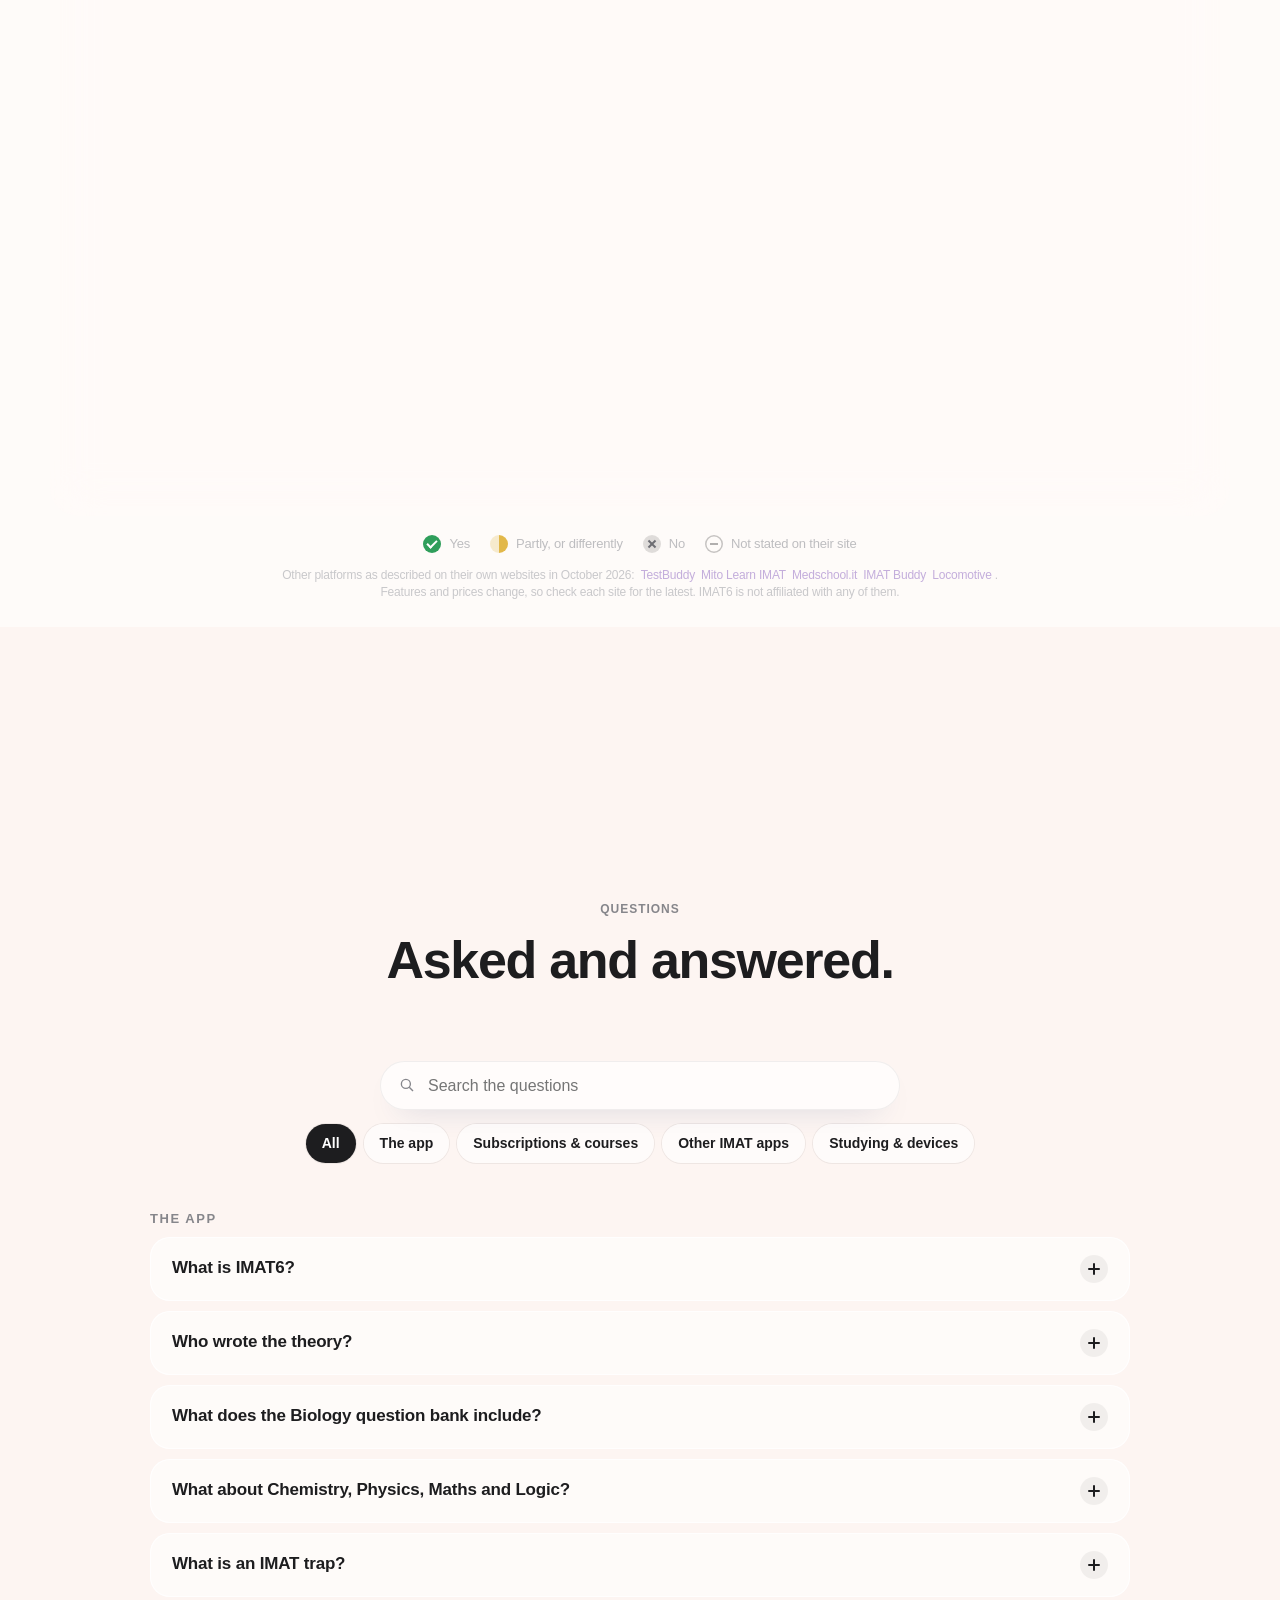
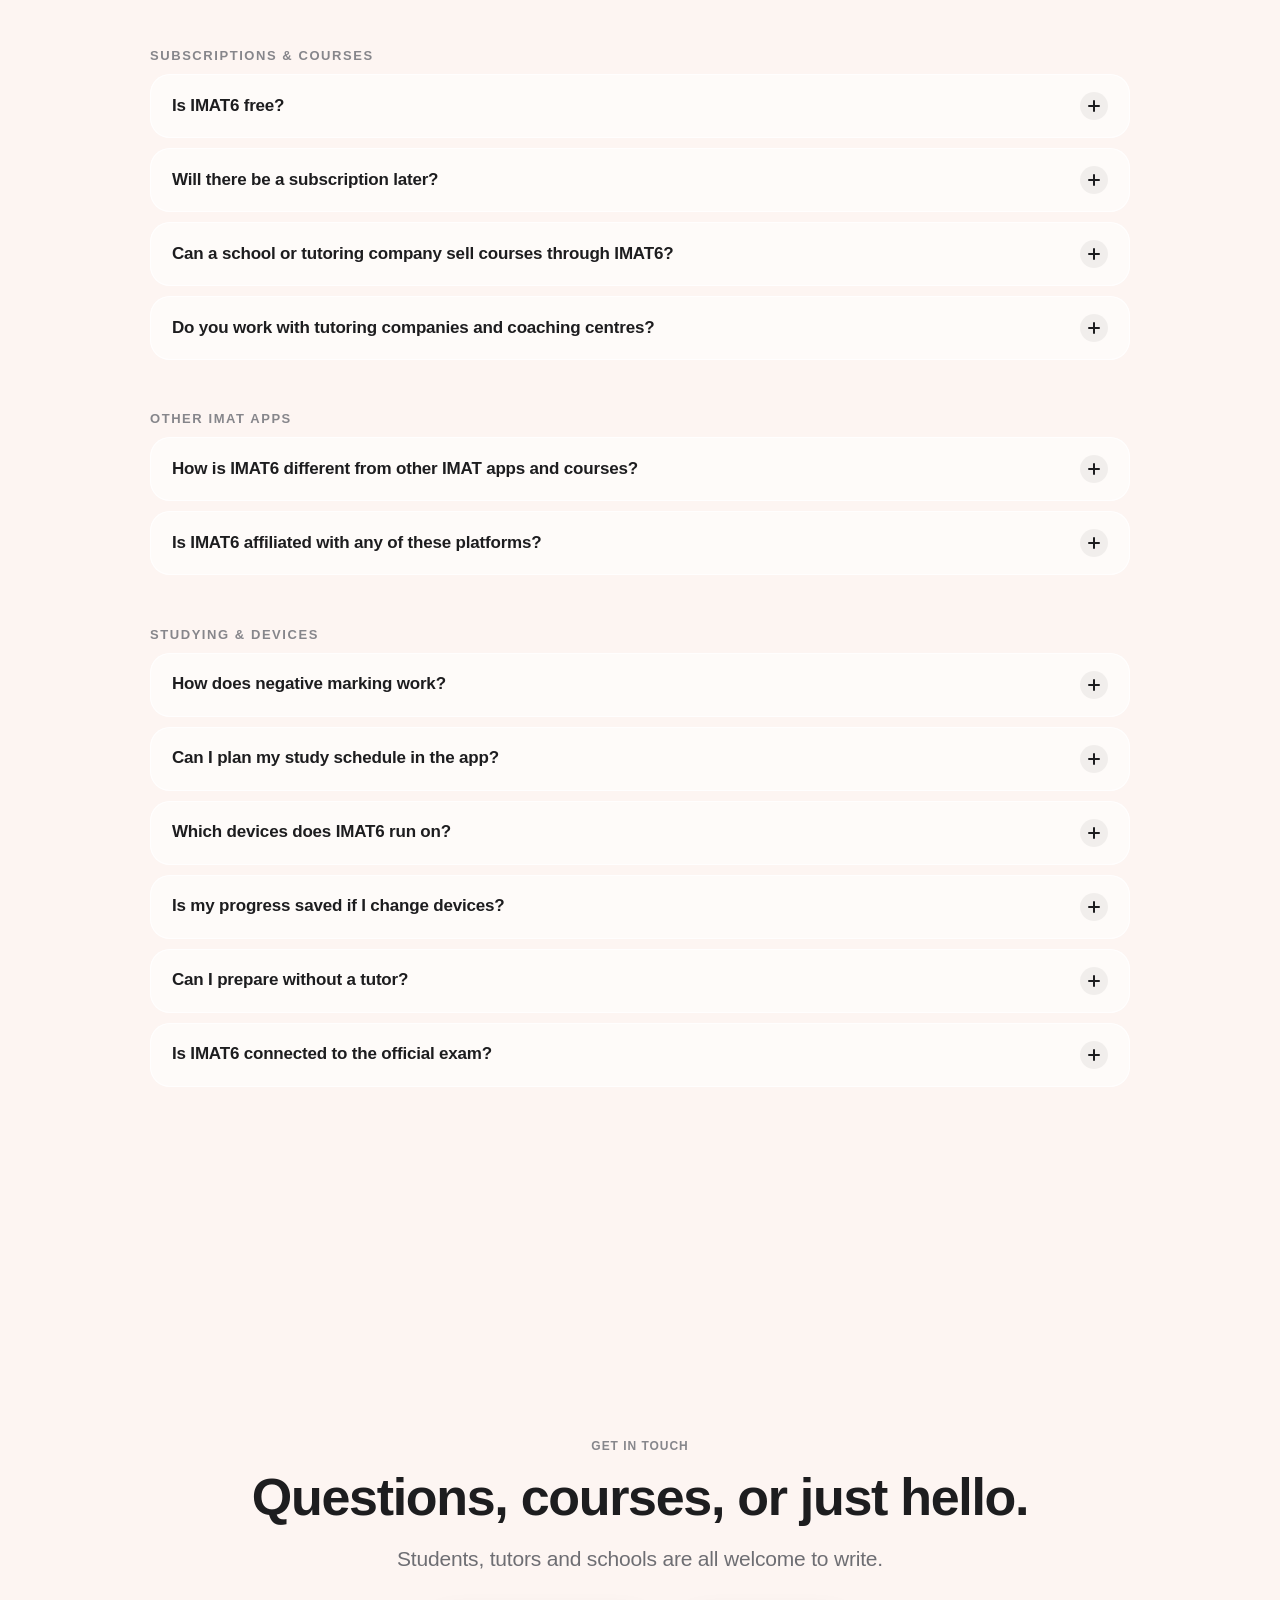
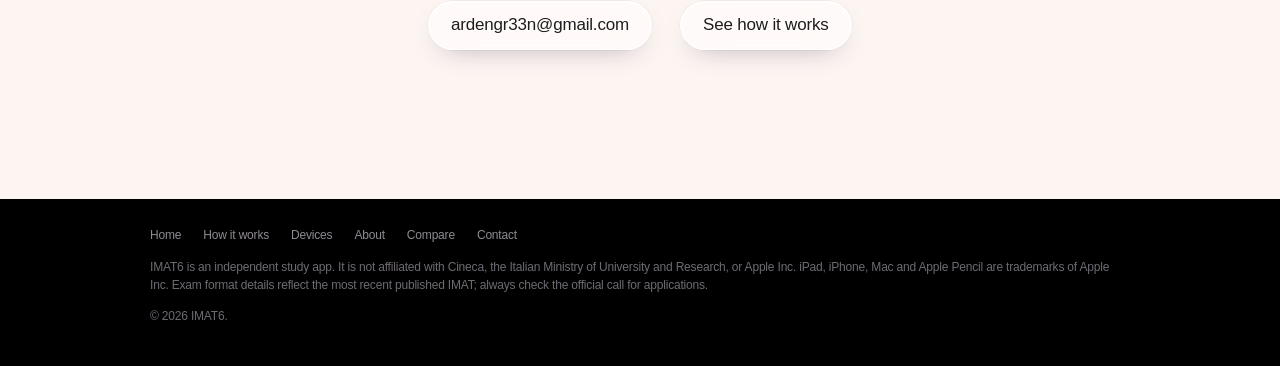
==== commit de4a5580: "About: original photo unedited, section background matches the shirt Co-Authored-By: Claude Opus 5.5" ====
--- a/about.html
+++ b/about.html
@@ -44,7 +44,7 @@
 </section>
 
 <!-- ME · ember -->
-<section class="band section ink-light" id="me" data-sky="ember">
+<section class="band section ink-light" id="me" data-sky="shirt">
   <div class="wrap-wide ab-me">
     <div class="ab-portrait rv">
       <div class="ab-orb" aria-hidden="true"></div>
--- a/about.css
+++ b/about.css
@@ -125,3 +125,7 @@
 .ab-badge.b1{top:auto;bottom:24%;left:5%}.ab-badge.b2{top:auto;bottom:8%;right:5%}
 .nwall{height:auto;overflow:visible;-webkit-mask-image:none;mask-image:none}
 .nw-col:nth-child(2){margin-top:-6%}.nw-col:nth-child(3){margin-top:4%}
+/* v3: the photo exactly as taken, on a background matching the shirt */
+.ab-portrait{aspect-ratio:2316/3088;background:#2c4038;box-shadow:0 0 0 1px rgba(170,215,190,.16),0 50px 120px -40px rgba(10,25,18,.7)}
+.ab-portrait img{object-position:50% 50%}
+.ab-portrait::after{display:none}
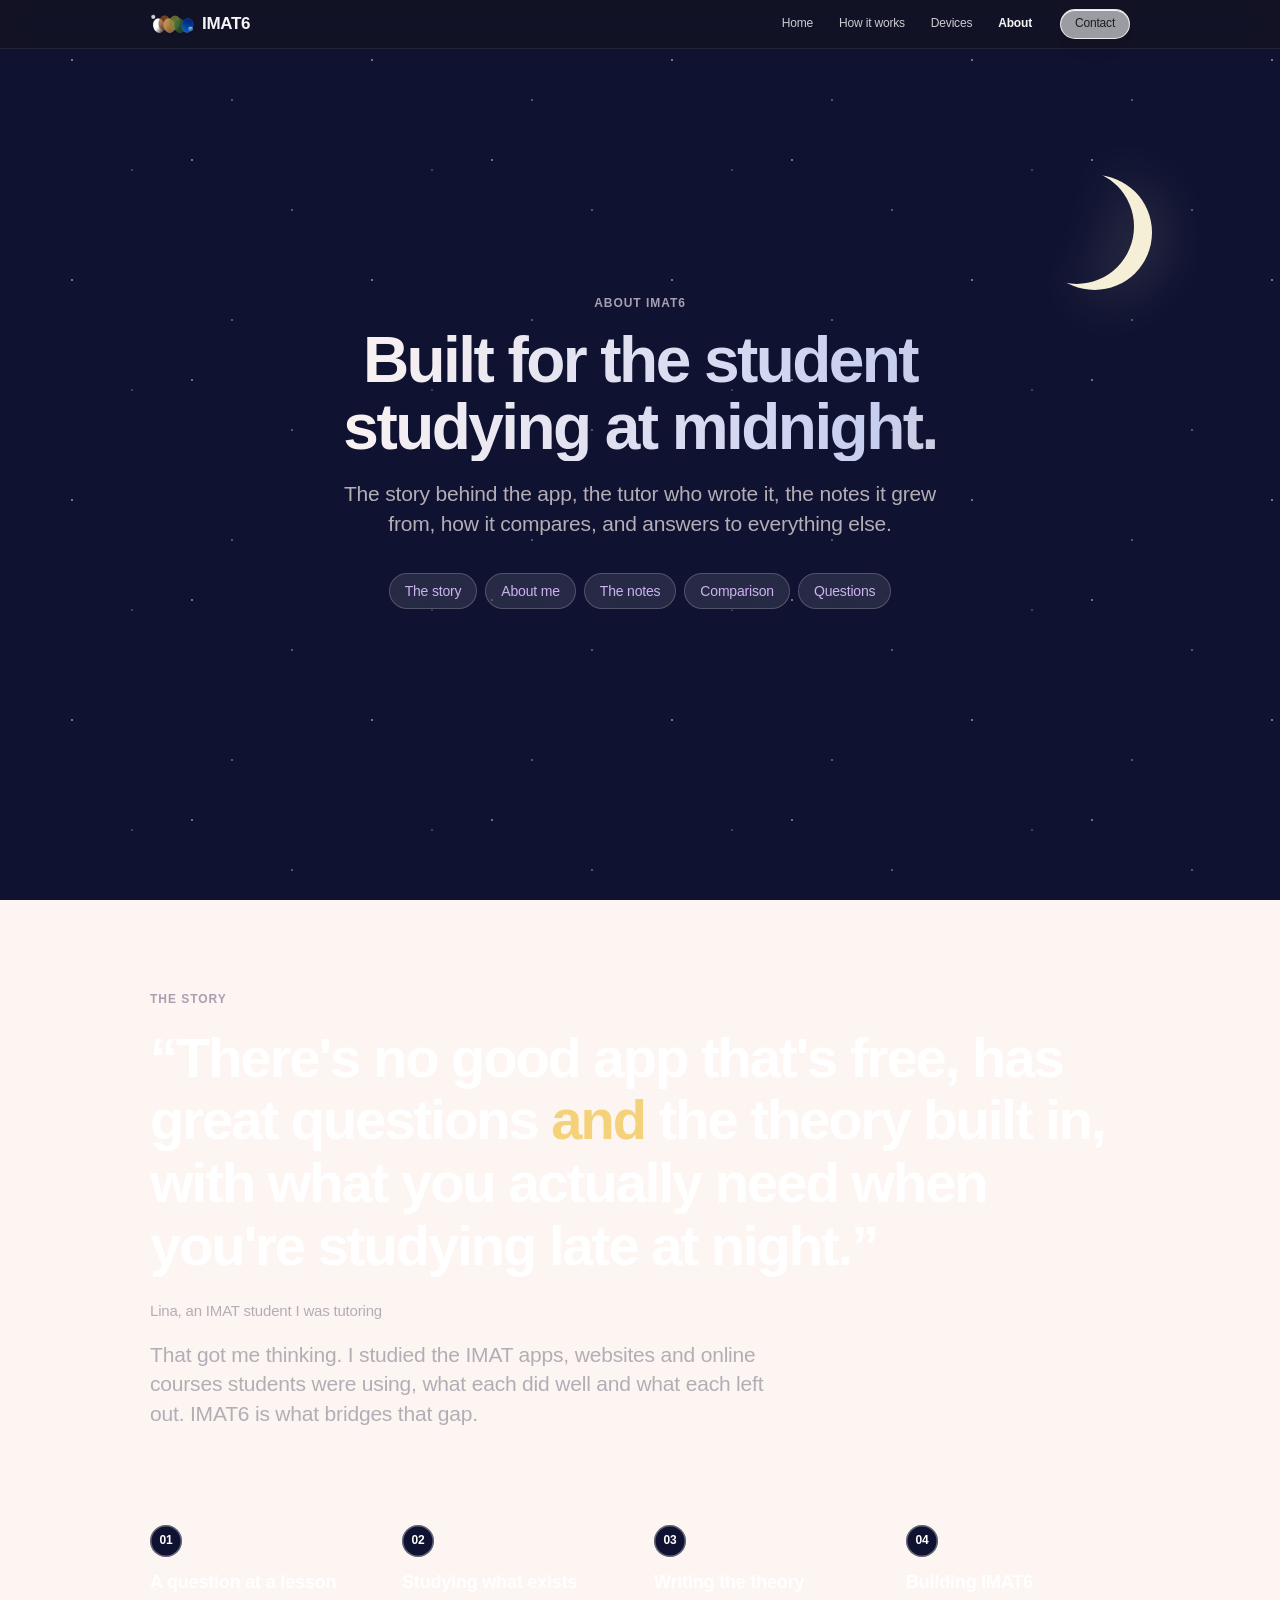
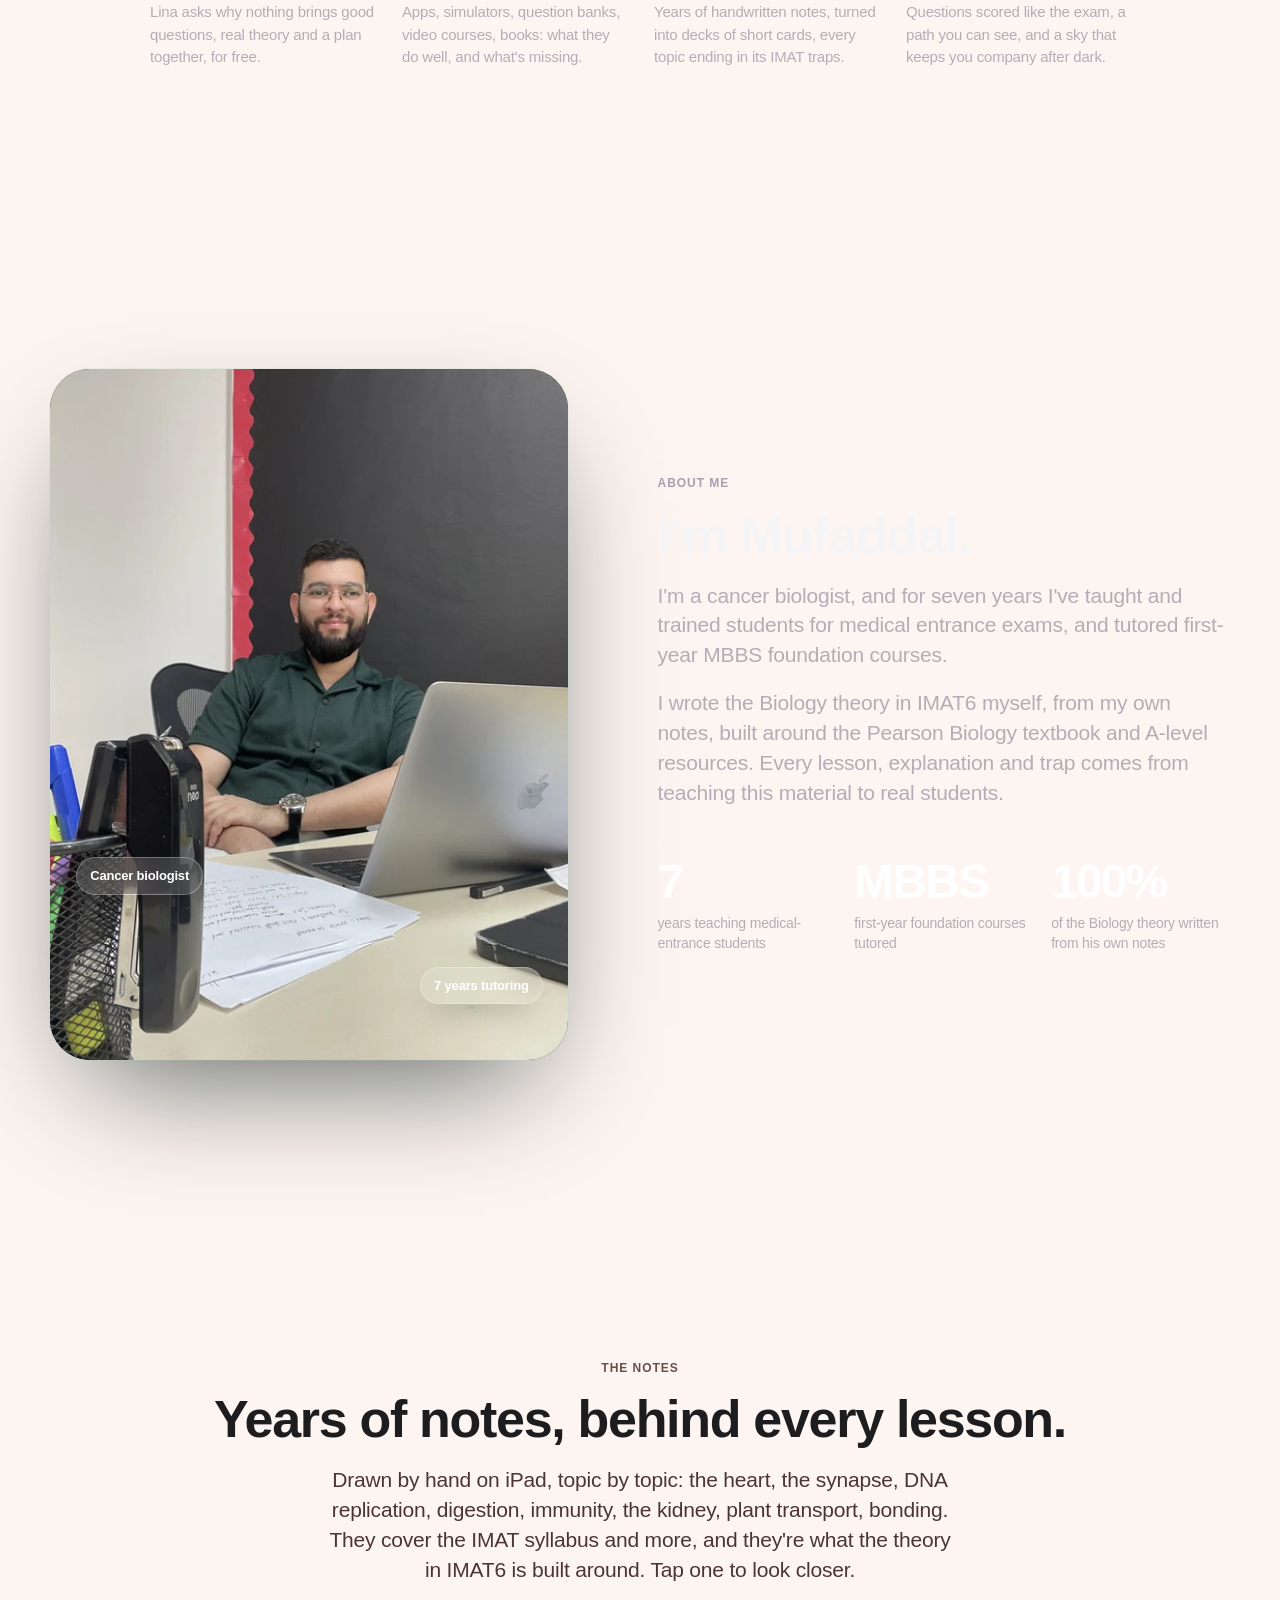
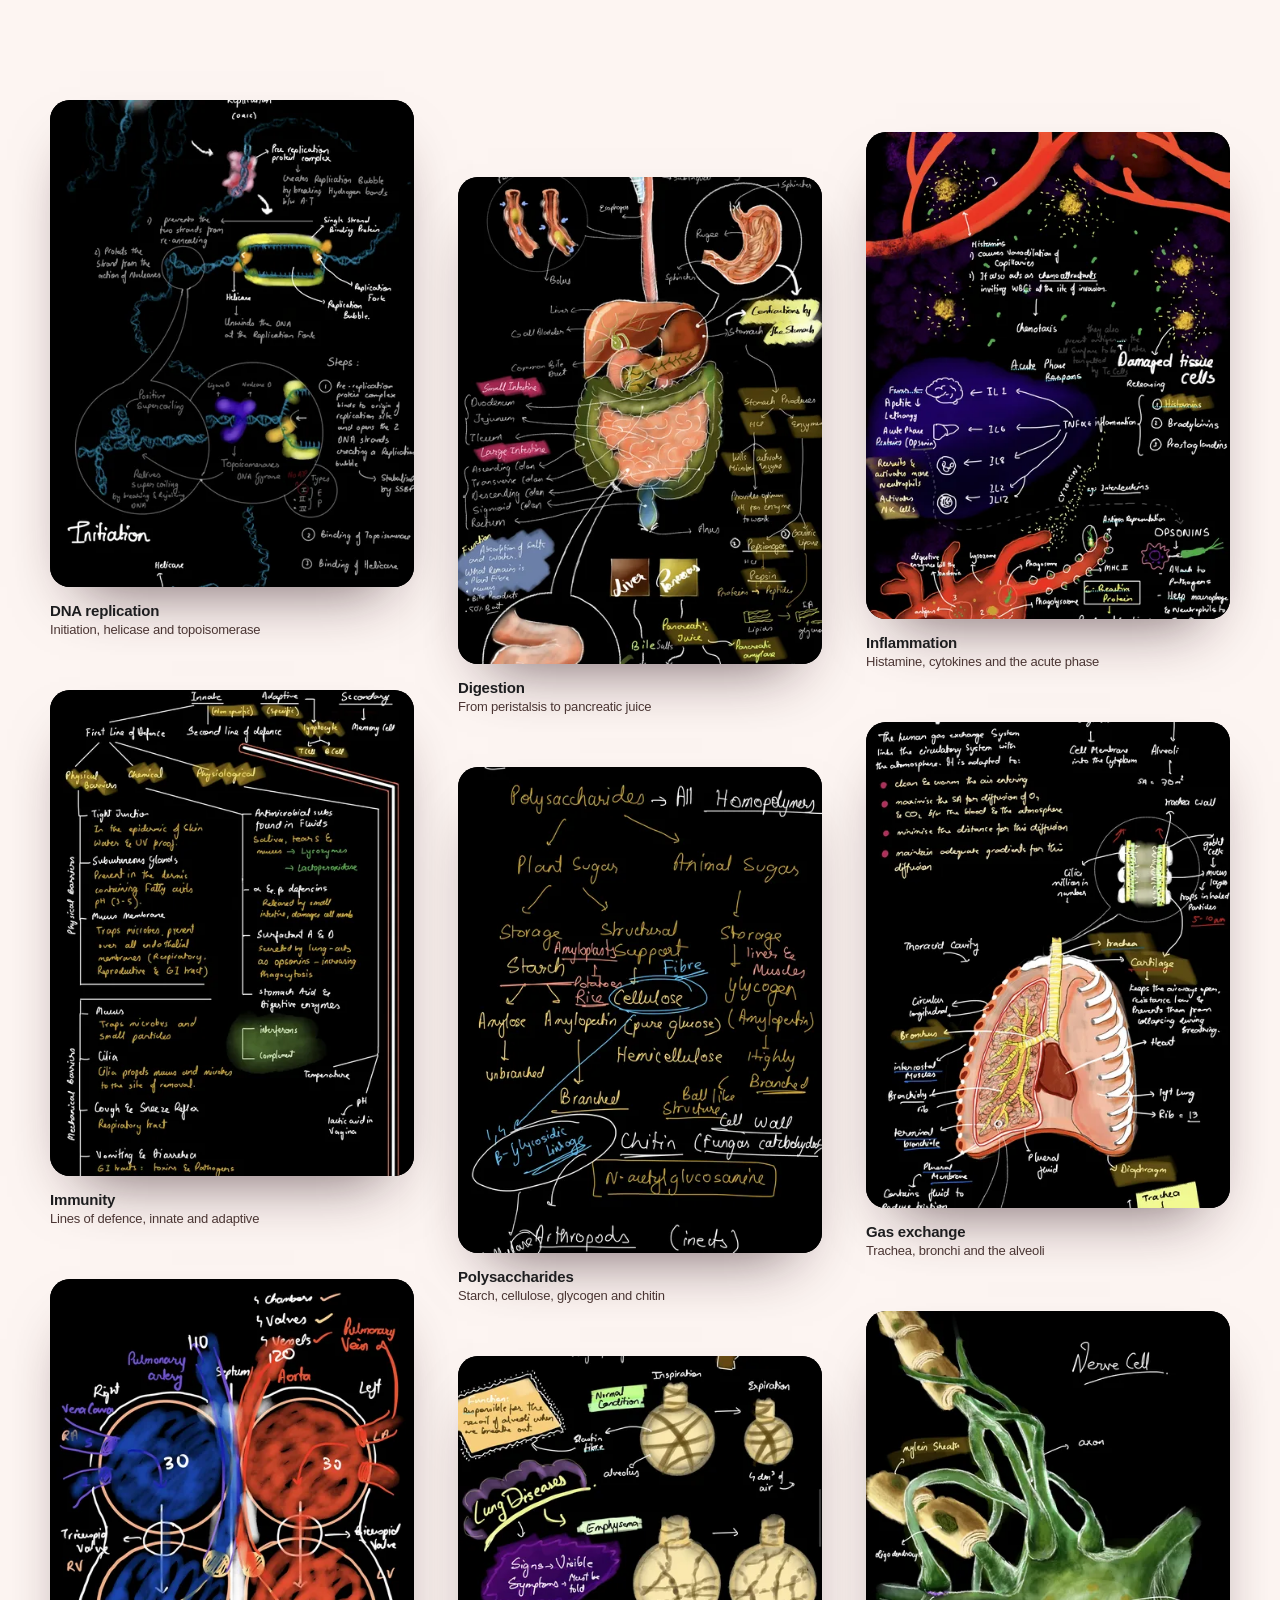
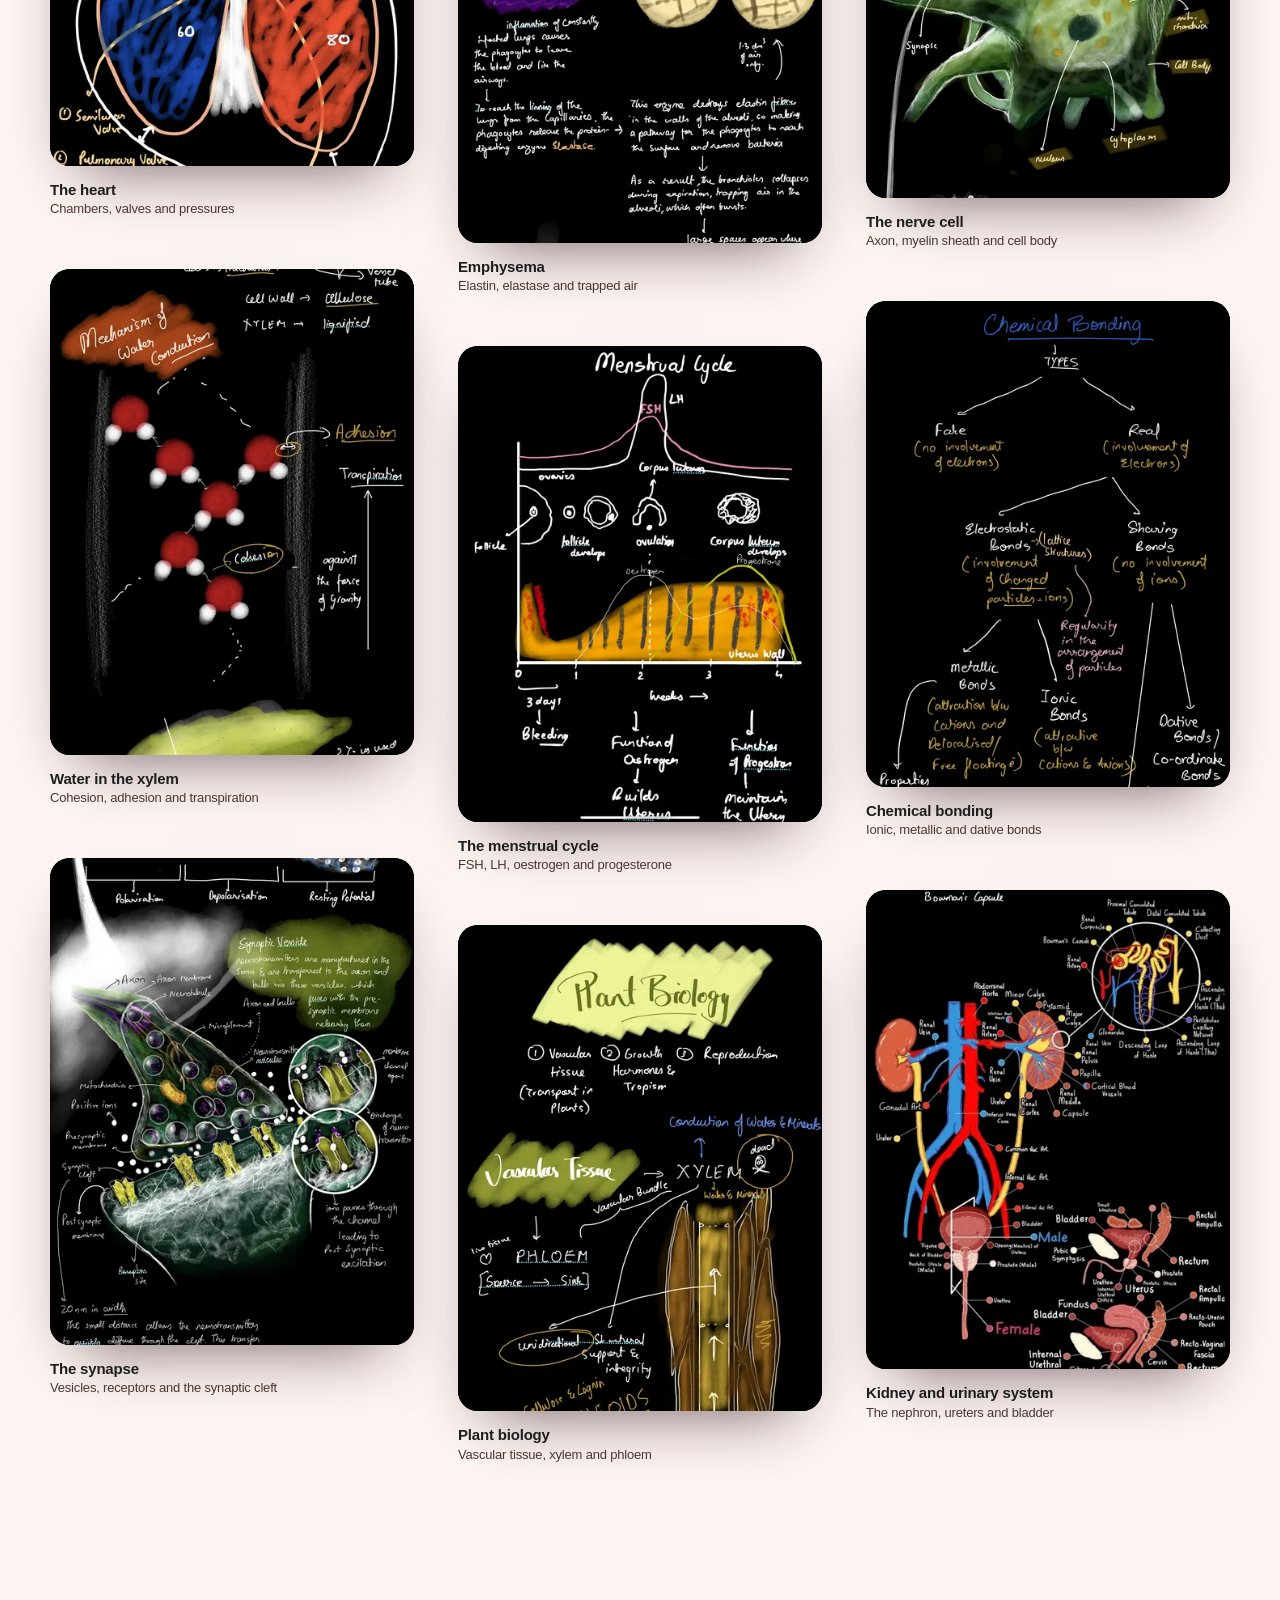
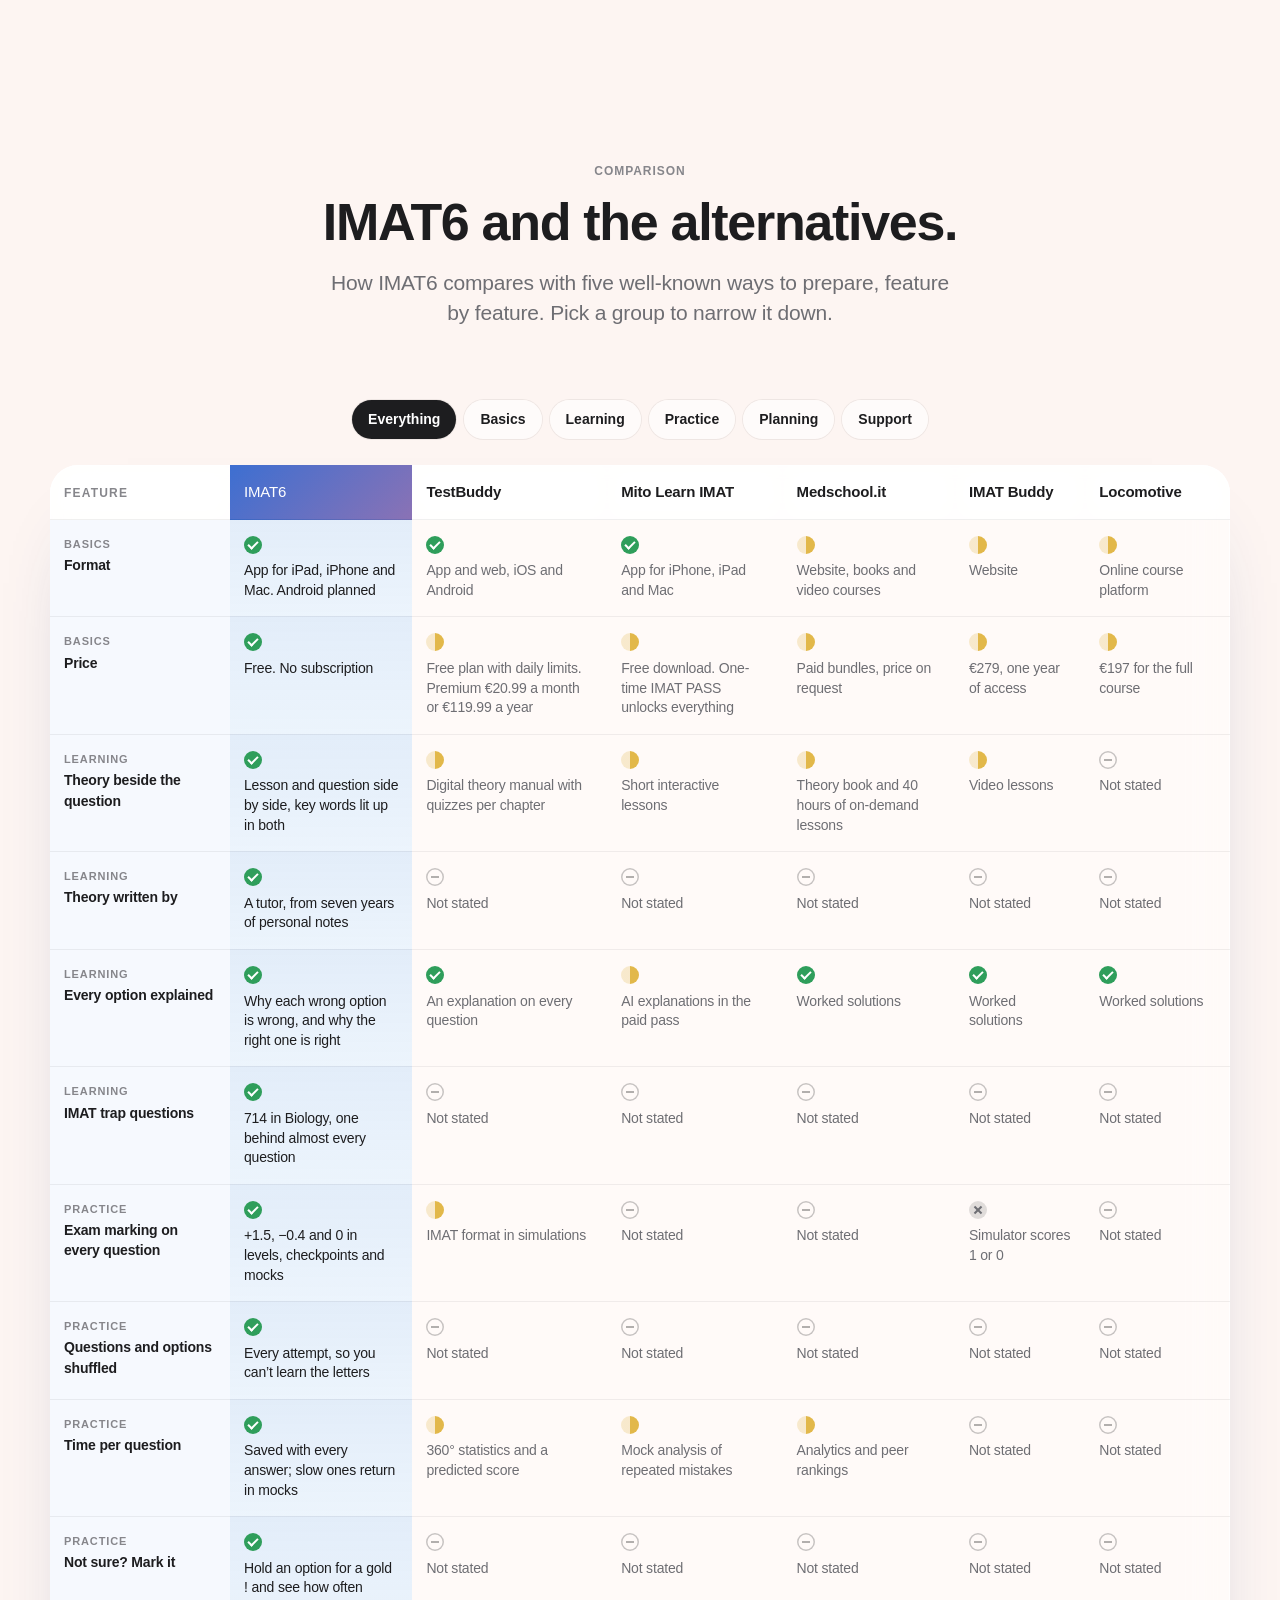
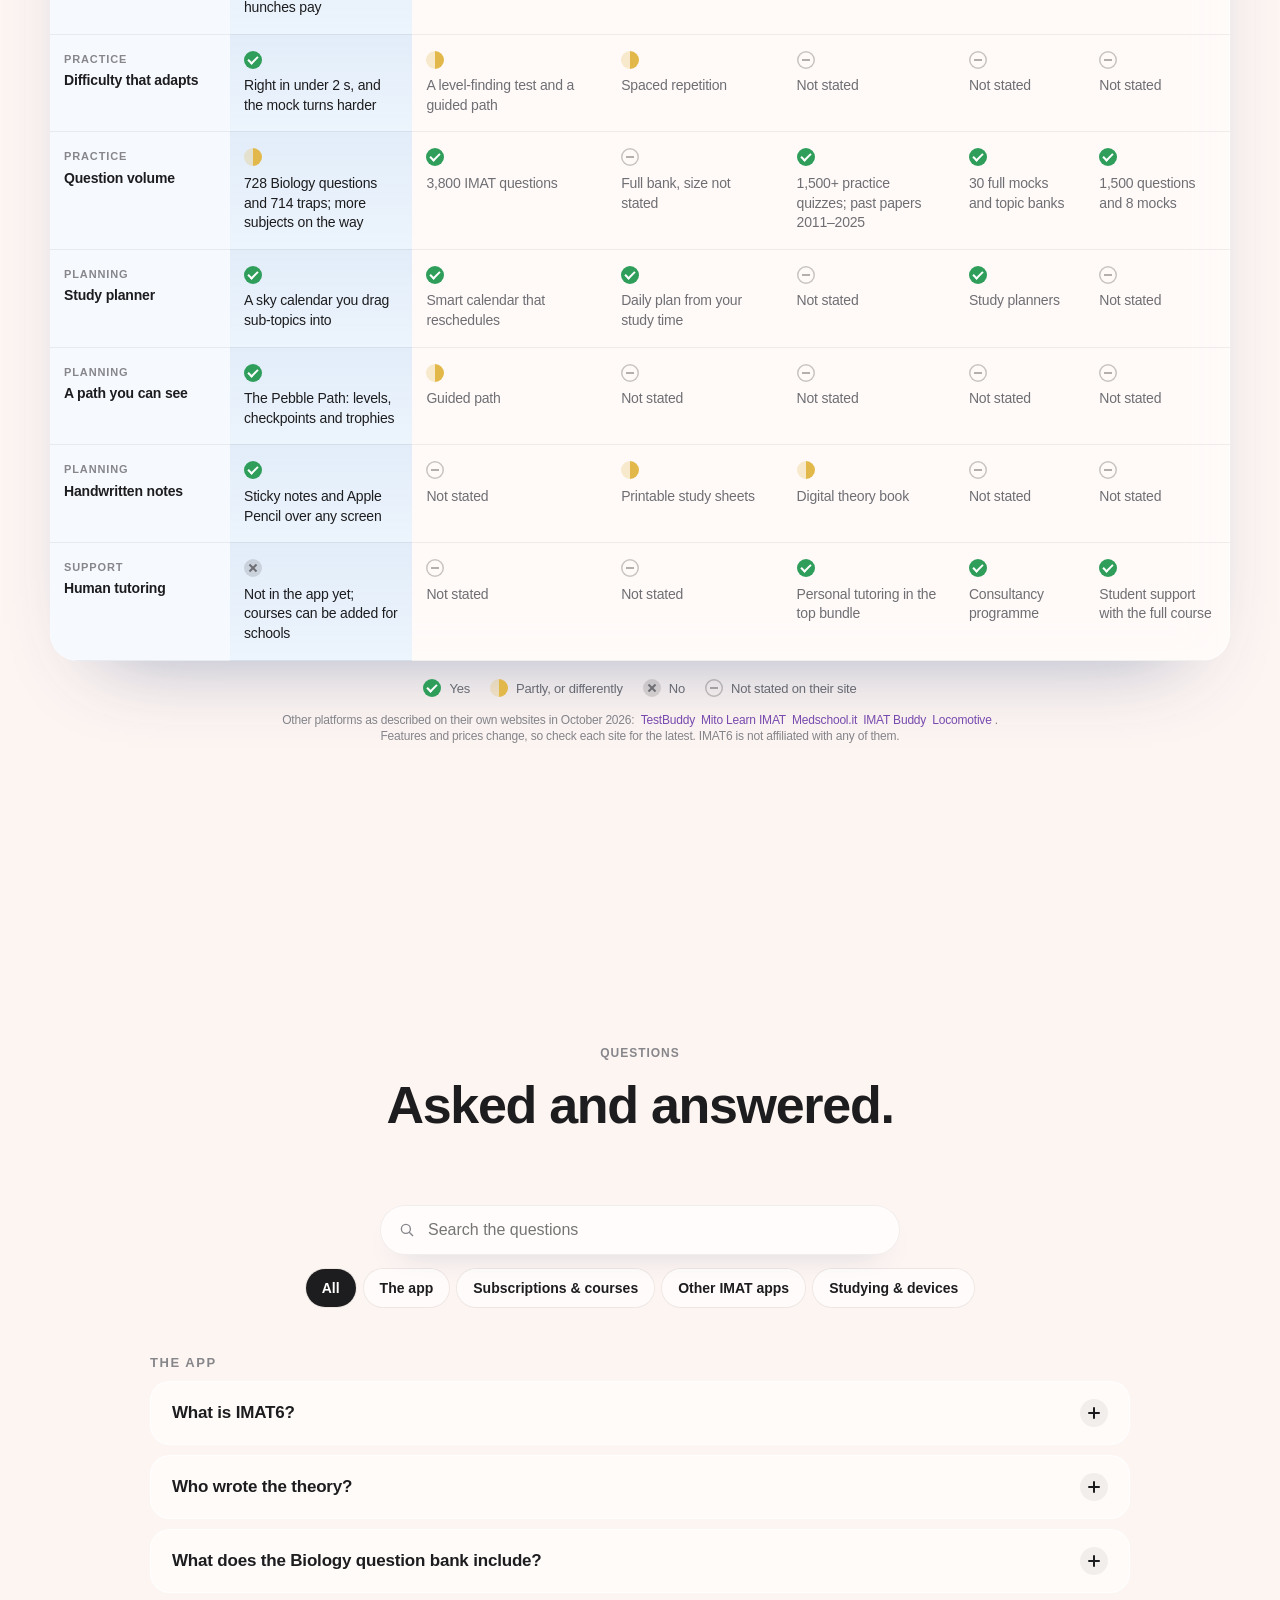
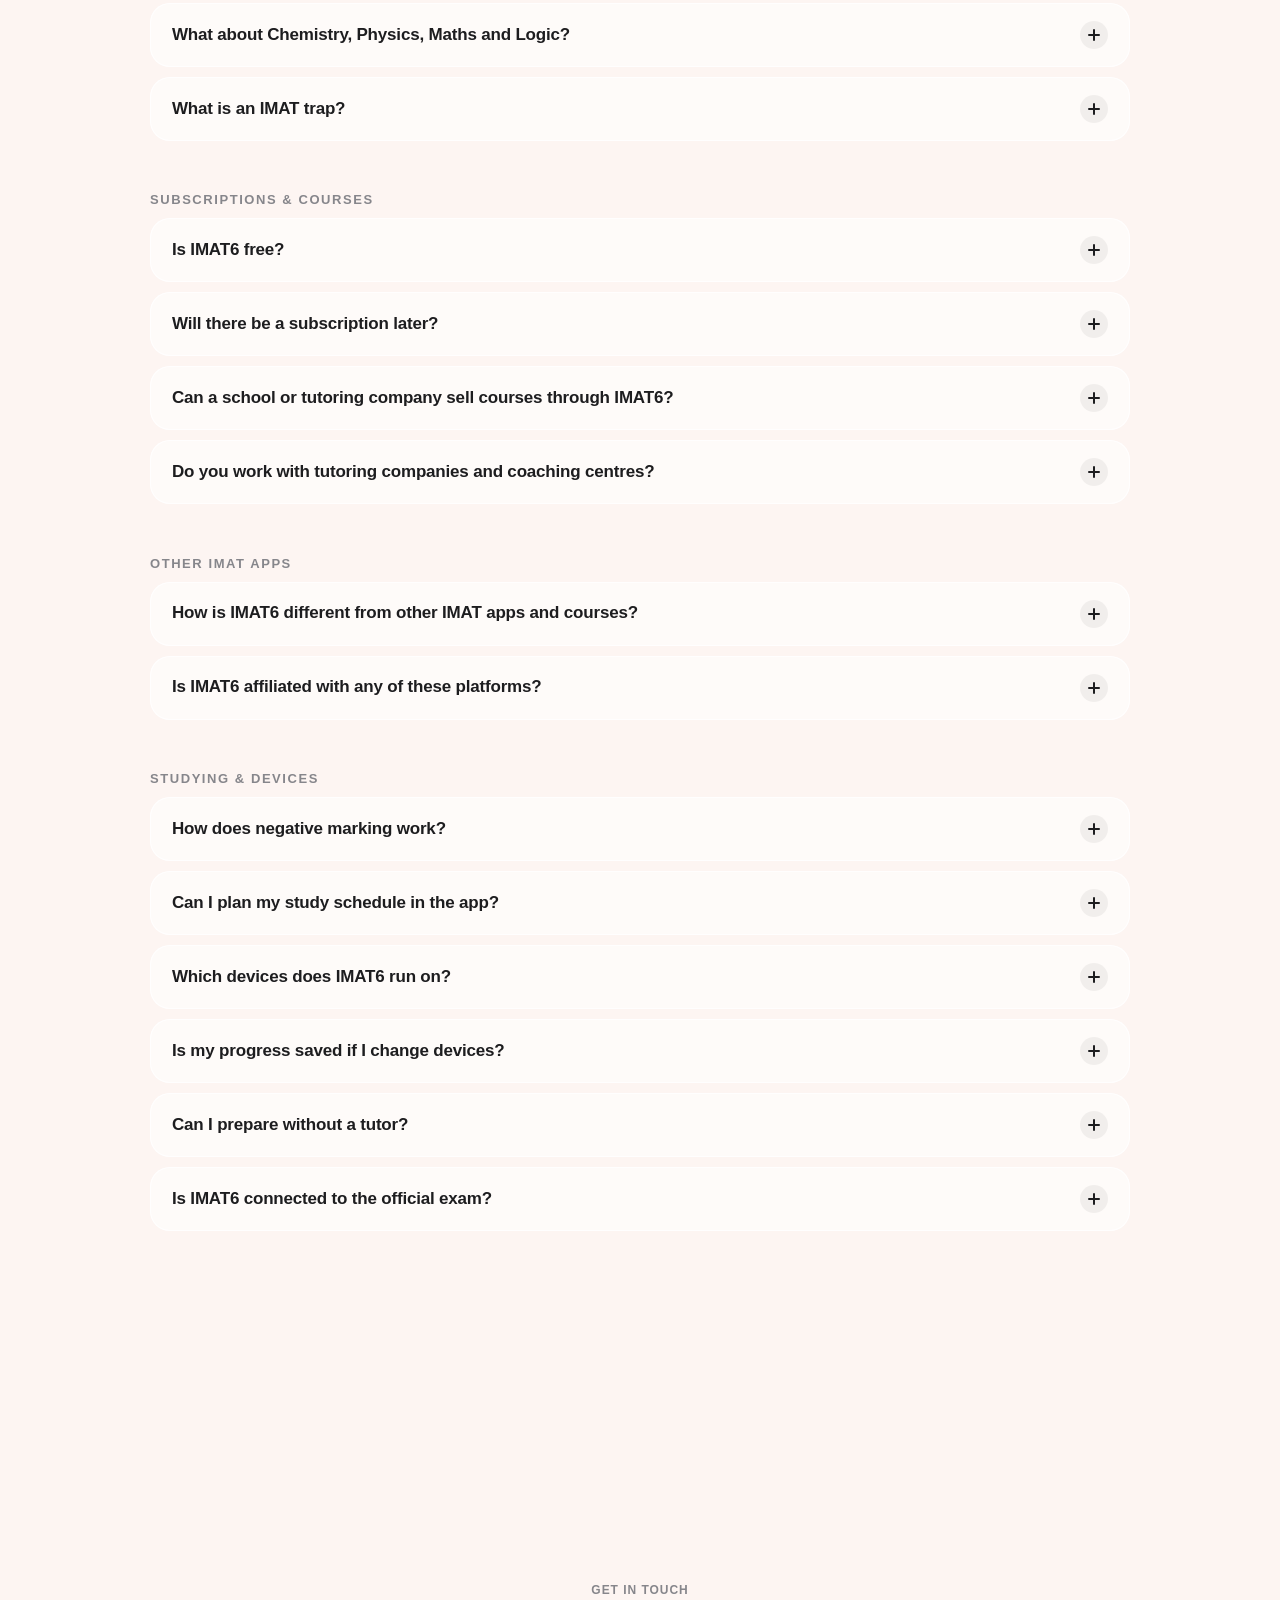
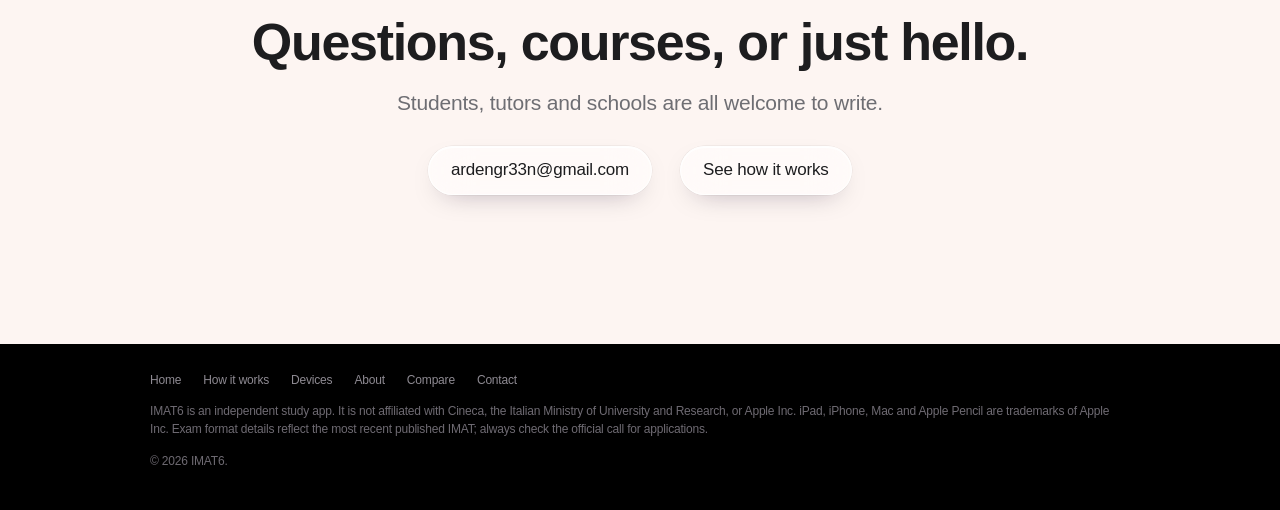
==== commit 01b7d12a: "Version the CSS and JavaScript links so browsers load each update straight away Co-Authored-By: Clau" ====
--- a/about.html
+++ b/about.html
@@ -6,7 +6,7 @@
 <meta name="description" content="Why IMAT6 was built, the tutor and cancer biologist who wrote its Biology theory from his own notes, a full comparison with other IMAT apps and courses, and answers on subscriptions and courses.">
 <meta property="og:title" content="About IMAT6 · The Story, the Tutor and How It Compares with Other IMAT Apps">
 <meta property="og:description" content="Why IMAT6 was built, the tutor and cancer biologist who wrote its Biology theory from his own notes, a full comparison with other IMAT apps and courses, and answers on subscriptions and courses.">
-<link rel="stylesheet" href="about.css"><link rel="stylesheet" href="style.css">
+<link rel="stylesheet" href="about.css?v=1792106897"><link rel="stylesheet" href="style.css?v=1792106897">
 <script type="application/ld+json">{"@context": "https://schema.org", "@type": "FAQPage", "mainEntity": [{"@type": "Question", "name": "What is IMAT6?", "acceptedAnswer": {"@type": "Answer", "text": "IMAT6 is an IMAT preparation app for self-study. It turns the IMAT syllabus into a path of lessons, practice questions, trap questions and timed mock tests, and runs on iPad, iPhone and Mac."}}, {"@type": "Question", "name": "Who wrote the theory?", "acceptedAnswer": {"@type": "Answer", "text": "Mufaddal, a cancer biologist and medical-entrance tutor of seven years, wrote the Biology theory himself from his own notes, built around the Pearson Biology textbook and A-level resources."}}, {"@type": "Question", "name": "What does the Biology question bank include?", "acceptedAnswer": {"@type": "Answer", "text": "Biology is complete: 7 units, 53 levels, 728 practice questions with an explanation for every option, 714 IMAT trap questions, and a 23-question Biology mock in 39 minutes."}}, {"@type": "Question", "name": "What about Chemistry, Physics, Maths and Logic?", "acceptedAnswer": {"@type": "Answer", "text": "Chemistry lessons are in place across its six units, with practice questions on the way. Physics, Maths & Logic, and Reading & Comprehension come next, each with its own timed mock."}}, {"@type": "Question", "name": "What is an IMAT trap?", "acceptedAnswer": {"@type": "Answer", "text": "A question written around a mistake the IMAT tends to test, such as assuming two isomers behave identically. Each trap explains why every option is right or wrong."}}, {"@type": "Question", "name": "Is IMAT6 free?", "acceptedAnswer": {"@type": "Answer", "text": "Yes. There are no subscriptions today: the lessons, questions, traps, mocks and planner are all in the app."}}, {"@type": "Question", "name": "Will there be a subscription later?", "acceptedAnswer": {"@type": "Answer", "text": "Subscriptions are not part of IMAT6 today. The app is built so they can be added later if needed, and any change would be announced in the app before it happens."}}, {"@type": "Question", "name": "Can a school or tutoring company sell courses through IMAT6?", "acceptedAnswer": {"@type": "Answer", "text": "Yes, that is planned for. Courses and content packs can be built around a company's requirements, from a single subject to a full IMAT programme, and offered to its students inside the app. Write to ardengr33n@gmail.com to talk about it."}}, {"@type": "Question", "name": "Do you work with tutoring companies and coaching centres?", "acceptedAnswer": {"@type": "Answer", "text": "Yes. If you run IMAT courses and want your students to use IMAT6, write to ardengr33n@gmail.com."}}, {"@type": "Question", "name": "How is IMAT6 different from other IMAT apps and courses?", "acceptedAnswer": {"@type": "Answer", "text": "There are good IMAT resources already. Some examples, as described on their own websites in October 2026: TestBuddy · an app and website for Italian admission tests, with an IMAT simulator, about 3,800 IMAT questions, a digital theory manual, a smart calendar and an AI assistant. A free plan has daily limits; Premium is a subscription. Mito Learn IMAT · an Apple app with short interactive lessons, a question bank, timed mocks, a daily plan and spaced repetition, unlocked by a one-time IMAT PASS. Medschool.it · question banks of 1,500+ quizzes, past papers from 2011 to 2025, an Essential Theory book, on-demand lessons, analytics with peer rankings, and tutoring in paid bundles. IMAT Buddy · a website course with video lessons, question banks, 30 full simulations and past papers, sold for one year of access. Locomotive · an online review course with 1,500 questions, 8 full-length mocks and worked solutions. IMAT6 is built differently. It is free, and the theory sits beside the question, written by a tutor from his own notes. Every question is scored with the exam's +1.5, −0.4 and 0. Questions and options reshuffle on every attempt. Each answer is timed, and slow ones return in your mocks. You can hold an option to mark it as a guess. Right answers in under two seconds make the next mock harder. And 714 trap questions target the IMAT's favourite mistakes. See the full comparison."}}, {"@type": "Question", "name": "Is IMAT6 affiliated with any of these platforms?", "acceptedAnswer": {"@type": "Answer", "text": "No. IMAT6 is independent and has no connection with the platforms named on this page. Their features and prices change, so check their own websites for the latest."}}, {"@type": "Question", "name": "How does negative marking work?", "acceptedAnswer": {"@type": "Answer", "text": "The IMAT gives +1.5 for a correct answer, −0.4 for a wrong one and 0 for a blank. IMAT6 scores every practice question the same way, so you learn when a guess is worth it."}}, {"@type": "Question", "name": "Can I plan my study schedule in the app?", "acceptedAnswer": {"@type": "Answer", "text": "Yes. The sky calendar lets you place any sub-topics into your day at a start time, and each study block fills as you finish its questions."}}, {"@type": "Question", "name": "Which devices does IMAT6 run on?", "acceptedAnswer": {"@type": "Answer", "text": "It's designed for iPad in landscape and also runs on iPhone and Mac. Apple Pencil works for handwritten notes. An Android version is planned for Google Play."}}, {"@type": "Question", "name": "Is my progress saved if I change devices?", "acceptedAnswer": {"@type": "Answer", "text": "Yes. Your progress is saved to your account, so when you sign in on another device you start where you left off."}}, {"@type": "Question", "name": "Can I prepare without a tutor?", "acceptedAnswer": {"@type": "Answer", "text": "Yes. IMAT6 is built for self-study: a fixed route through the syllabus, explanations for every option, and mocks that show where you stand."}}, {"@type": "Question", "name": "Is IMAT6 connected to the official exam?", "acceptedAnswer": {"@type": "Answer", "text": "No. IMAT6 is an independent study app and is not affiliated with Cineca or the Italian Ministry of University and Research."}}]}</script>
 </head><body>
 <header class="nav band"><div class="nav-in">
@@ -119,6 +119,6 @@
 <nav aria-label="Footer"><a href="index.html">Home</a><a href="how-it-works.html">How it works</a><a href="devices.html">Devices</a><a href="about.html">About</a><a href="compare.html">Compare</a><a href="index.html#contact">Contact</a></nav><hr>
 <p style="margin:0">IMAT6 is an independent study app. It is not affiliated with Cineca, the Italian Ministry of University and Research, or Apple Inc. iPad, iPhone, Mac and Apple Pencil are trademarks of Apple Inc. Exam format details reflect the most recent published IMAT; always check the official call for applications.</p>
 <p style="margin:0">© 2026 IMAT6.</p></div></footer>
-<script src="site.js"></script>
-<script src="about.js"></script>
+<script src="site.js?v=1792106897"></script>
+<script src="about.js?v=1792106897"></script>
 </body></html>
--- a/about.css
+++ b/about.css
@@ -129,3 +129,9 @@
 .ab-portrait{aspect-ratio:2316/3088;background:#2c4038;box-shadow:0 0 0 1px rgba(170,215,190,.16),0 50px 120px -40px rgba(10,25,18,.7)}
 .ab-portrait img{object-position:50% 50%}
 .ab-portrait::after{display:none}
+/* v4: room between the heading and the wall, and between notes */
+.nwall{margin-top:clamp(72px,9vw,120px);gap:clamp(24px,3.4vw,48px)}
+.nw-col{gap:clamp(32px,4vw,56px)}
+.nw-col:nth-child(1){margin-top:0}.nw-col:nth-child(2){margin-top:clamp(40px,6vw,90px)}.nw-col:nth-child(3){margin-top:clamp(16px,2.5vw,36px)}
+.nt figcaption{margin-top:14px}
+@media (max-width:700px){.nwall{gap:18px}.nw-col:nth-child(n){margin-top:0}}
